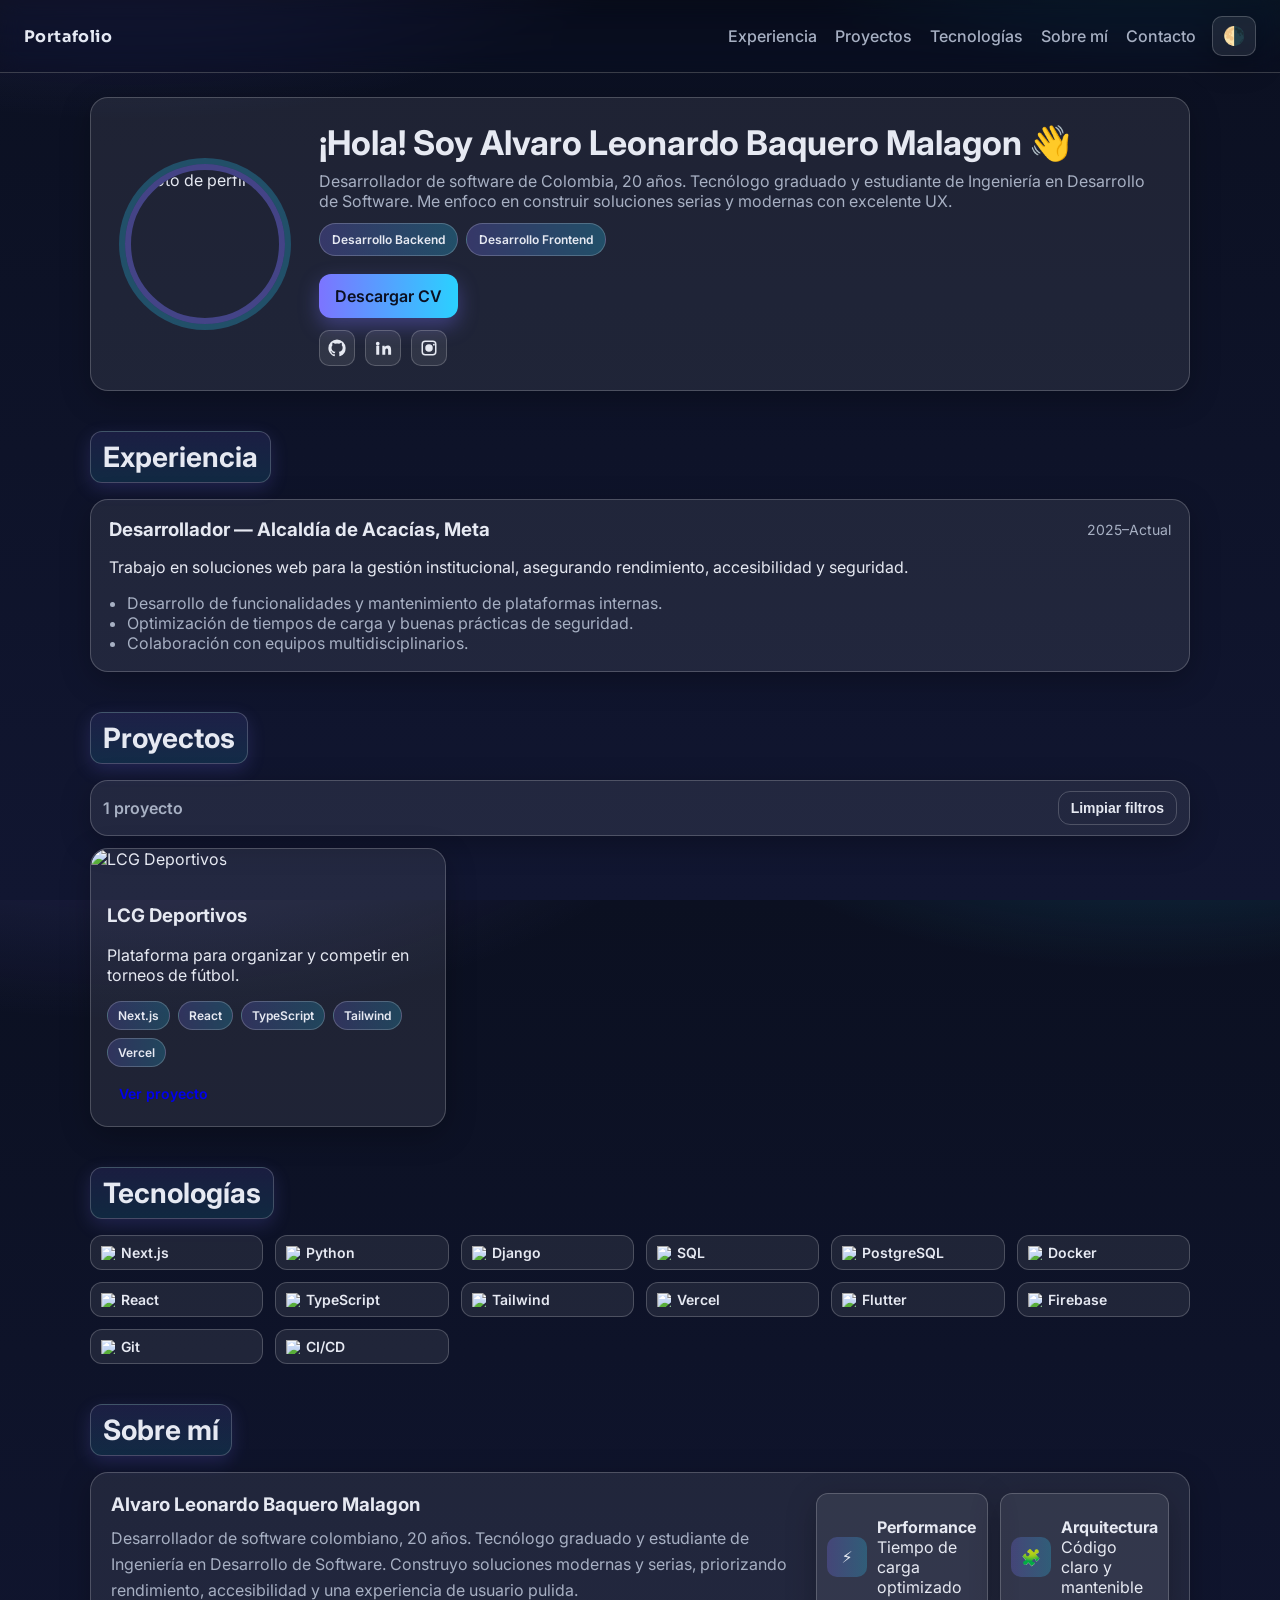
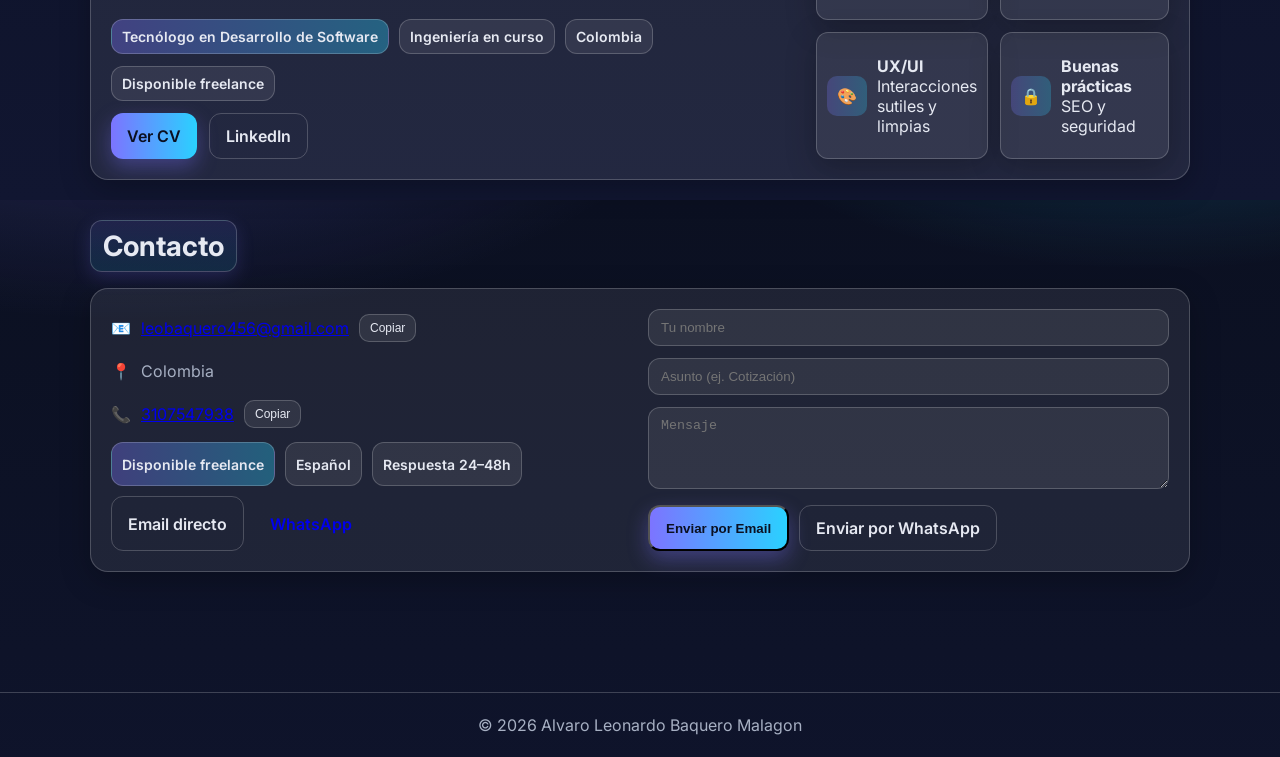
==== index.html @ cf2eb6e1 "Initial commit: Portafolio personal" ====
<!doctype html>
<html lang="es">
  <head>
    <meta charset="utf-8" />
    <meta name="viewport" content="width=device-width, initial-scale=1" />
    <title>Portafolio — Alvaro Leonardo Baquero Malagon</title>
    <meta name="description" content="Portafolio profesional de desarrollo de software: proyectos, experiencia y contacto." />
    <meta name="theme-color" content="#0b1021" />
    <meta property="og:title" content="Portafolio — Tu Nombre" />
    <meta property="og:description" content="Proyectos reales, experiencia y tecnologías. Disponible en modo oscuro." />
    <meta property="og:type" content="website" />
    <meta property="og:image" content="https://picsum.photos/seed/og/1200/630" />
    <meta property="og:locale" content="es_ES" />
    <meta property="og:url" content="./" />
    <link rel="canonical" href="./" />
    <link rel="apple-touch-icon" href="https://picsum.photos/192" />
    <meta name="apple-mobile-web-app-capable" content="yes" />
    <meta name="apple-mobile-web-app-status-bar-style" content="black-translucent" />
    <meta name="twitter:card" content="summary_large_image" />
    <link rel="manifest" href="manifest.webmanifest" />
    <link rel="preconnect" href="https://fonts.googleapis.com">
    <link rel="preconnect" href="https://fonts.gstatic.com" crossorigin>
    <link href="https://fonts.googleapis.com/css2?family=Inter:wght@300;400;500;600;700;800&family=Sora:wght@600;700&display=swap" rel="stylesheet">
    <link rel="stylesheet" href="styles.css" />
    <script type="application/ld+json">
      {
        "@context": "https://schema.org",
        "@type": "Person",
        "name": "Alvaro Leonardo Baquero Malagon",
        "jobTitle": "Desarrollador de Software",
        "homeLocation": {"@type":"Country","name":"Colombia"},
        "url": "./",
        "knowsAbout": ["Backend","Frontend","DevOps"],
        "sameAs": ["https://github.com/LJprogram657","https://www.linkedin.com/in/leonardo-baquero-a48486290/"]
      }
    </script>
  </head>
  <body>
    <a class="skip-link" href="#proyectos">Saltar al contenido</a>
    <header class="site-header">
      <a class="brand" href="#top">Portafolio</a>
      <nav class="nav">
        <a href="#experiencia">Experiencia</a>
        <a href="#proyectos">Proyectos</a>
        <a href="#tecnologias">Tecnologías</a>
        <a href="#sobre-mi">Sobre mí</a>
        <a href="#contacto">Contacto</a>
      </nav>
      <button id="themeToggle" class="icon-btn" aria-label="Cambiar tema">
        <span class="icon">🌗</span>
      </button>
    </header>

    <main id="top" class="main">
      <section class="hero reveal">
        <div class="card hero-card">
          <div class="avatar-wrap">
            <img class="avatar" src="https://picsum.photos/seed/avatar/160" alt="Foto de perfil" />
          </div>
          <div class="hero-content">
            <h1>¡Hola! Soy Alvaro Leonardo Baquero Malagon 👋</h1>
            <p>Desarrollador de software de Colombia, 20 años. Tecnólogo graduado y estudiante de Ingeniería en Desarrollo de Software. Me enfoco en construir soluciones serias y modernas con excelente UX.</p>
            <div class="badges">
              <span class="badge">Desarrollo Backend</span>
              <span class="badge">Desarrollo Frontend</span>
            </div>
            <div class="cta">
              <a class="btn primary" href="#" id="downloadCV">Descargar CV</a>
            </div>
            <div class="social">
              <a class="icon-link" href="https://github.com/LJprogram657" target="_blank" rel="noopener noreferrer" aria-label="GitHub">
                <svg width="20" height="20" viewBox="0 0 24 24" fill="currentColor" aria-hidden="true"><path d="M12 .5A11.5 11.5 0 0 0 .5 12c0 5.08 3.29 9.38 7.86 10.9.58.1.79-.25.79-.56v-2.1c-3.2.7-3.88-1.37-3.88-1.37-.53-1.36-1.3-1.72-1.3-1.72-1.06-.73.08-.72.08-.72 1.17.08 1.78 1.21 1.78 1.21 1.04 1.78 2.73 1.26 3.4.96.1-.76.41-1.26.75-1.55-2.55-.29-5.23-1.28-5.23-5.7 0-1.26.45-2.29 1.2-3.1-.12-.29-.52-1.47.11-3.07 0 0 .97-.31 3.18 1.18a11 11 0 0 1 5.8 0c2.2-1.49 3.17-1.18 3.17-1.18.64 1.6.24 2.78.12 3.07.75.81 1.19 1.84 1.19 3.1 0 4.43-2.69 5.41-5.25 5.69.42.36.8 1.08.8 2.18v3.24c0 .31.21.67.8.56A11.5 11.5 0 0 0 23.5 12 11.5 11.5 0 0 0 12 .5Z"></path></svg>
              </a>
              <a class="icon-link" href="https://www.linkedin.com/in/leonardo-baquero-a48486290/" target="_blank" rel="noopener noreferrer" aria-label="LinkedIn">
                <svg width="20" height="20" viewBox="0 0 24 24" fill="currentColor" aria-hidden="true"><path d="M4.98 3.5a2.5 2.5 0 1 0 0 5 2.5 2.5 0 0 0 0-5ZM3 8.98h3.96V21H3V8.98Zm7.48 0h3.79v1.64h.05c.53-.99 1.82-2.03 3.75-2.03 4.01 0 4.75 2.64 4.75 6.07V21h-3.96v-5.35c0-1.28-.03-2.93-1.78-2.93-1.78 0-2.05 1.39-2.05 2.84V21h-3.96V8.98Z"></path></svg>
              </a>
              <a class="icon-link" href="https://instagram.com/ljprogram657" target="_blank" rel="noopener noreferrer" aria-label="Instagram">
                <svg width="20" height="20" viewBox="0 0 24 24" fill="currentColor" aria-hidden="true"><path d="M7 2h10a5 5 0 0 1 5 5v10a5 5 0 0 1-5 5H7a5 5 0 0 1-5-5V7a5 5 0 0 1 5-5Zm0 2a3 3 0 0 0-3 3v10a3 3 0 0 0 3 3h10a3 3 0 0 0 3-3V7a3 3 0 0 0-3-3H7Zm5 3a5 5 0 1 1 0 10 5 5 0 0 1 0-10Zm6.5-.75a1.25 1.25 0 1 1 0 2.5 1.25 1.25 0 0 1 0-2.5Z"></path></svg>
              </a>
            </div>
          </div>
        </div>
      </section>

      <section id="experiencia" class="section reveal">
        <h2>Experiencia</h2>
        <div class="timeline">
          <div class="timeline-item card">
            <div class="item-header">
              <h3>Desarrollador — Alcaldía de Acacías, Meta</h3>
              <span class="periodo">2025–Actual</span>
            </div>
            <p>Trabajo en soluciones web para la gestión institucional, asegurando rendimiento, accesibilidad y seguridad.</p>
            <ul class="list">
              <li>Desarrollo de funcionalidades y mantenimiento de plataformas internas.</li>
              <li>Optimización de tiempos de carga y buenas prácticas de seguridad.</li>
              <li>Colaboración con equipos multidisciplinarios.</li>
            </ul>
          </div>
        </div>
      </section>

      <section id="proyectos" class="section reveal">
        <h2>Proyectos</h2>
        <div class="projects-toolbar card">
          <span id="resultsCount">1 proyecto</span>
          <div class="spacer"></div>
          <button id="clearFilters" class="btn ghost small">Limpiar filtros</button>
        </div>
        <div class="projects">
          <article class="project card">
            <img class="project-cover" src="https://s.wordpress.com/mshots/v1/https%3A%2F%2Fwww.lcgdeportivos.org%2F?w=1000" alt="LCG Deportivos" loading="lazy" decoding="async" />
            <div class="project-body">
              <h3>LCG Deportivos</h3>
              <p>Plataforma para organizar y competir en torneos de fútbol.</p>
              <div class="tags">
                <span class="tag">Next.js</span>
                <span class="tag">React</span>
                <span class="tag">TypeScript</span>
                <span class="tag">Tailwind</span>
                <span class="tag">Vercel</span>
              </div>
              <div class="project-cta">
                <a class="btn small" href="https://www.lcgdeportivos.org/" target="_blank" rel="noopener noreferrer">Ver proyecto</a>
              </div>
            </div>
          </article>
        </div>
        <div class="projects-empty card" aria-live="polite">
          <div class="empty-inner">
            <div class="empty-icon spin">⏳</div>
            <h3>Aún no he desarrollado una página con esta tecnología</h3>
            <p>Estoy trabajando en ello. Puedes limpiar filtros o ver otras tecnologías.</p>
            <button class="btn ghost small btn-clear">Limpiar filtros</button>
          </div>
        </div>
      </section>

      <section id="tecnologias" class="section reveal">
        <h2>Tecnologías</h2>
        <div class="tech-grid">
          <div class="chip" data-filter="Next.js"><img class="chip-icon" src="https://cdn.jsdelivr.net/gh/devicons/devicon/icons/nextjs/nextjs-original.svg" alt="Next.js" loading="lazy">Next.js</div>
          <div class="chip" data-filter="Python"><img class="chip-icon" src="https://cdn.jsdelivr.net/gh/devicons/devicon/icons/python/python-original.svg" alt="Python" loading="lazy">Python</div>
          <div class="chip" data-filter="Django"><img class="chip-icon" src="https://cdn.jsdelivr.net/gh/devicons/devicon/icons/django/django-plain.svg" alt="Django" loading="lazy">Django</div>
          <div class="chip" data-filter="SQL"><img class="chip-icon" src="https://cdn.jsdelivr.net/gh/devicons/devicon/icons/mysql/mysql-original.svg" alt="SQL" loading="lazy">SQL</div>
          <div class="chip" data-filter="PostgreSQL"><img class="chip-icon" src="https://cdn.jsdelivr.net/gh/devicons/devicon/icons/postgresql/postgresql-original.svg" alt="PostgreSQL" loading="lazy">PostgreSQL</div>
          <div class="chip" data-filter="Docker"><img class="chip-icon" src="https://cdn.jsdelivr.net/gh/devicons/devicon/icons/docker/docker-original.svg" alt="Docker" loading="lazy">Docker</div>
          <div class="chip" data-filter="React"><img class="chip-icon" src="https://cdn.jsdelivr.net/gh/devicons/devicon/icons/react/react-original.svg" alt="React" loading="lazy">React</div>
          <div class="chip" data-filter="TypeScript"><img class="chip-icon" src="https://cdn.jsdelivr.net/gh/devicons/devicon/icons/typescript/typescript-original.svg" alt="TypeScript" loading="lazy">TypeScript</div>
          <div class="chip" data-filter="Tailwind"><img class="chip-icon" src="https://cdn.jsdelivr.net/gh/devicons/devicon/icons/tailwindcss/tailwindcss-original.svg" alt="Tailwind CSS" loading="lazy">Tailwind</div>
          <div class="chip" data-filter="Vercel"><img class="chip-icon" src="https://cdn.jsdelivr.net/gh/devicons/devicon/icons/vercel/vercel-original.svg" alt="Vercel" loading="lazy">Vercel</div>
          <div class="chip" data-filter="Flutter"><img class="chip-icon" src="https://cdn.jsdelivr.net/gh/devicons/devicon/icons/flutter/flutter-original.svg" alt="Flutter" loading="lazy">Flutter</div>
          <div class="chip" data-filter="Firebase"><img class="chip-icon" src="https://cdn.jsdelivr.net/gh/devicons/devicon/icons/firebase/firebase-plain.svg" alt="Firebase" loading="lazy">Firebase</div>
          <div class="chip" data-filter="Git"><img class="chip-icon" src="https://cdn.jsdelivr.net/gh/devicons/devicon/icons/git/git-original.svg" alt="Git" loading="lazy">Git</div>
          <div class="chip" data-filter="CI/CD"><img class="chip-icon" src="https://cdn.jsdelivr.net/gh/devicons/devicon/icons/github/github-original.svg" alt="CI/CD" loading="lazy">CI/CD</div>
        </div>
      </section>

      <section id="sobre-mi" class="section reveal">
        <h2>Sobre mí</h2>
        <div class="card about-card">
          <div class="about-grid">
            <div class="about-info">
              <h3>Alvaro Leonardo Baquero Malagon</h3>
              <p>Desarrollador de software colombiano, 20 años. Tecnólogo graduado y estudiante de Ingeniería en Desarrollo de Software. Construyo soluciones modernas y serias, priorizando rendimiento, accesibilidad y una experiencia de usuario pulida.</p>
              <div class="chips">
                <span class="chip accent">Tecnólogo en Desarrollo de Software</span>
                <span class="chip">Ingeniería en curso</span>
                <span class="chip">Colombia</span>
              </div>
              <div class="chips">
                <span class="chip">Disponible freelance</span>
              </div>
              <div class="about-actions">
                <a class="btn primary" href="#" id="downloadCVAbout">Ver CV</a>
                <a class="btn ghost" href="https://www.linkedin.com/in/leonardo-baquero-a48486290/" target="_blank" rel="noopener noreferrer">LinkedIn</a>
              </div>
            </div>
            <div class="about-stats">
              <div class="stat">
                <div class="stat-icon">⚡</div>
                <div class="stat-text">
                  <strong>Performance</strong>
                  <span>Tiempo de carga optimizado</span>
                </div>
              </div>
              <div class="stat">
                <div class="stat-icon">🧩</div>
                <div class="stat-text">
                  <strong>Arquitectura</strong>
                  <span>Código claro y mantenible</span>
                </div>
              </div>
              <div class="stat">
                <div class="stat-icon">🎨</div>
                <div class="stat-text">
                  <strong>UX/UI</strong>
                  <span>Interacciones sutiles y limpias</span>
                </div>
              </div>
              <div class="stat">
                <div class="stat-icon">🔒</div>
                <div class="stat-text">
                  <strong>Buenas prácticas</strong>
                  <span>SEO y seguridad</span>
                </div>
              </div>
            </div>
          </div>
        </div>
      </section>

      <section id="contacto" class="section reveal">
        <h2>Contacto</h2>
        <div class="card contact contact-grid">
          <div class="contact-info">
            <div class="contact-row">
              <span>📧</span>
              <a href="mailto:leobaquero456@gmail.com">leobaquero456@gmail.com</a>
              <button class="mini-btn" data-copy="leobaquero456@gmail.com">Copiar</button>
            </div>
            <div class="contact-row">
              <span>📍</span>
              <span>Colombia</span>
            </div>
            <div class="contact-row">
              <span>📞</span>
              <a href="tel:3107547938">3107547938</a>
              <button class="mini-btn" data-copy="+57 3107547938">Copiar</button>
            </div>
            <div class="chips">
              <span class="chip accent">Disponible freelance</span>
              <span class="chip">Español</span>
              <span class="chip">Respuesta 24–48h</span>
            </div>
            <div class="contact-actions">
              <a class="btn ghost" href="mailto:leobaquero456@gmail.com?subject=%5BPortafolio%5D%20Nuevo%20contacto&body=Hola%20Alvaro%2C%20me%20gustar%C3%ADa%20contactarte." >Email directo</a>
              <a class="btn" id="whatsBtn" href="https://wa.me/573107547938" target="_blank" rel="noopener noreferrer">WhatsApp</a>
            </div>
          </div>
          <form id="contactForm" class="contact-form" autocomplete="off">
            <div class="form-row">
              <input type="text" id="cf-name" placeholder="Tu nombre" required />
            </div>
            <div class="form-row">
              <input type="text" id="cf-subject" placeholder="Asunto (ej. Cotización)" />
            </div>
            <div class="form-row">
              <textarea id="cf-message" rows="4" placeholder="Mensaje"></textarea>
            </div>
            <div class="contact-actions">
              <button type="submit" class="btn primary">Enviar por Email</button>
              <a class="btn ghost" id="whatsPrefill" href="https://wa.me/573107547938" target="_blank" rel="noopener noreferrer">Enviar por WhatsApp</a>
            </div>
          </form>
        </div>
      </section>
    </main>

    <footer class="footer">
      <span>© <span id="year"></span> Alvaro Leonardo Baquero Malagon</span>
    </footer>

    <script src="script.js" defer></script>
  </body>
  </html>
---- styles.css ----
:root {
  --bg: #0b1021;
  --bg-2: #111631;
  --text: #e6e9f2;
  --muted: #a7b0c3;
  --brand: #7c74ff;
  --brand-2: #2ad1ff;
  --card: rgba(255, 255, 255, 0.08);
  --card-border: rgba(255, 255, 255, 0.2);
  --shadow: 0 8px 30px rgba(0,0,0,0.25);
}

[data-theme="light"] {
  --bg: #f7f8fc;
  --bg-2: #ffffff;
  --text: #131521;
  --muted: #525b74;
  --brand: #5b61ff;
  --brand-2: #0fb3ff;
  --card: rgba(10, 15, 25, 0.04);
  --card-border: rgba(10, 15, 25, 0.08);
  --shadow: 0 8px 30px rgba(17,23,50,0.14);
}

* { box-sizing: border-box; }
html, body { height: 100%; }
body {
  margin: 0;
  font-family: Inter, system-ui, -apple-system, Segoe UI, Roboto, Helvetica, Arial, "Apple Color Emoji", "Segoe UI Emoji";
  color: var(--text);
  background:
    radial-gradient(1200px 600px at 10% -20%, rgba(124,116,255,0.25), transparent 50%),
    radial-gradient(1000px 500px at 90% -20%, rgba(42,209,255,0.25), transparent 50%),
    linear-gradient(180deg, var(--bg) 0%, var(--bg-2) 100%);
}

.site-header {
  position: sticky;
  top: 0;
  z-index: 10;
  display: grid;
  grid-template-columns: 1fr auto auto;
  align-items: center;
  gap: 16px;
  padding: 16px 24px;
  backdrop-filter: saturate(1.2) blur(10px);
  background: linear-gradient(180deg, rgba(0,0,0,0.25), rgba(0,0,0,0.1));
  border-bottom: 1px solid var(--card-border);
}
.brand { font-weight: 700; letter-spacing: 0.4px; text-decoration: none; opacity: 0; transform: translateY(-4px); animation: brandIn .6s ease forwards, brandSheen 1.2s ease 0.15s; font-family: 'Sora', Inter, system-ui, -apple-system, Segoe UI, Roboto, Helvetica, Arial; background: linear-gradient(90deg, var(--text), #cfe5ff); -webkit-background-clip: text; background-clip: text; color: transparent; }
.nav { display: flex; gap: 18px; }
.nav a { color: var(--muted); text-decoration: none; font-weight: 500; }
.nav a:hover { color: var(--text); }
.icon-btn { appearance: none; border: 1px solid var(--card-border); background: var(--card); color: var(--text); border-radius: 10px; padding: 8px 10px; box-shadow: var(--shadow); }
.icon { font-size: 18px; }

.main { width: 1100px; max-width: calc(100% - 32px); margin: 0 auto; padding-bottom: 80px; }
.section { margin: 40px 0; }
.section h2 { margin: 0 0 16px; font-size: 28px; display: inline-block; padding: 8px 12px; border-radius: 12px; background: linear-gradient(180deg, rgba(124,116,255,0.12), rgba(42,209,255,0.12)); border: 1px solid var(--card-border); box-shadow: 0 6px 18px rgba(124,116,255,0.18); }

.card {
  background: var(--card);
  border: 1px solid var(--card-border);
  border-radius: 18px;
  box-shadow: var(--shadow);
}

.hero { padding-top: 24px; }
.hero-card { display: grid; grid-template-columns: 180px 1fr; gap: 24px; padding: 24px; }
.avatar-wrap { display: grid; place-items: center; }
.avatar {
  width: 160px; height: 160px; border-radius: 50%;
  border: 6px solid rgba(124,116,255,0.4);
  outline: 6px solid rgba(42,209,255,0.25);
}
.hero-content h1 { margin: 0 0 8px; font-size: 34px; }
.hero-content p { margin: 0 0 12px; color: var(--muted); }
.badges { display: flex; gap: 8px; flex-wrap: wrap; margin: 10px 0 18px; }
.badge { padding: 8px 12px; border-radius: 999px; background: linear-gradient(90deg, rgba(124,116,255,0.25), rgba(42,209,255,0.25)); border: 1px solid var(--card-border); font-weight: 600; font-size: 12px; }
.cta { display: flex; gap: 12px; align-items: center; margin-bottom: 12px; }
.btn { display: inline-flex; align-items: center; justify-content: center; gap: 8px; text-decoration: none; font-weight: 600; border-radius: 12px; padding: 12px 16px; cursor: pointer; transition: transform .12s ease, box-shadow .12s ease; }
.btn.small { padding: 8px 12px; font-size: 14px; }
.btn.primary { color: #0b1021; background: linear-gradient(90deg, var(--brand), var(--brand-2)); box-shadow: 0 8px 20px rgba(124,116,255,0.35); }
.btn.ghost { color: var(--text); background: transparent; border: 1px solid var(--card-border); }
.btn:hover { transform: translateY(-1px); }
.social { display: flex; gap: 10px; }
.icon-link { width: 36px; height: 36px; display: inline-grid; place-items: center; border-radius: 10px; border: 1px solid var(--card-border); background: var(--card); color: var(--text); text-decoration: none; }
.icon-link svg { width: 18px; height: 18px; }
.icon-link { color: var(--text); }

.timeline { display: grid; gap: 16px; position: relative; }
.timeline-item { padding: 18px; }
.item-header { display: grid; grid-template-columns: 1fr auto; align-items: center; gap: 8px; margin-bottom: 8px; }
.item-header h3 { margin: 0; }
.periodo { color: var(--muted); font-size: 14px; }
.list { margin: 8px 0 0; padding-left: 18px; color: var(--muted); }

.projects { display: grid; grid-template-columns: repeat(3, 1fr); gap: 16px; }
.projects-toolbar { display: grid; grid-template-columns: auto 1fr auto; align-items: center; gap: 12px; padding: 10px 12px; margin-bottom: 12px; }
.projects-toolbar #resultsCount { color: var(--muted); font-weight: 600; }
.projects-toolbar .spacer { height: 1px; }
.projects-empty { display: none; margin-top: 12px; padding: 24px; }
.empty-inner { display: grid; place-items: center; gap: 8px; text-align: center; }
.empty-icon { font-size: 24px; animation: pulse .8s ease-in-out infinite alternate; }
.empty-icon.spin { animation: spin 1s linear infinite; }
@keyframes pulse { from { transform: translateY(0); opacity: .8; } to { transform: translateY(-3px); opacity: 1; } }
@keyframes spin { from { transform: rotate(0deg); } to { transform: rotate(360deg); } }
.project-cover { width: 100%; height: 180px; object-fit: cover; border-radius: 18px 18px 0 0; transition: transform .25s ease; }
.project { overflow: hidden; transition: transform .18s ease, box-shadow .18s ease, border-color .18s ease; position: relative; }
.project:hover { transform: translateY(-4px); box-shadow: 0 16px 34px rgba(124,116,255,0.25); border-color: rgba(124,116,255,0.35); }
.project:hover .project-cover { transform: scale(1.06); }
.project::before { content:""; position:absolute; inset:-2px; border-radius: 20px; background: linear-gradient(90deg, rgba(124,116,255,0.35), rgba(42,209,255,0.35)); opacity:0; filter: blur(12px); transition: opacity .25s ease; pointer-events: none; }
.project:hover::before { opacity: 1; }
.project-body { padding: 16px; }
.tags { display: flex; gap: 8px; flex-wrap: wrap; margin: 10px 0; }
.tag { font-size: 12px; padding: 6px 10px; border-radius: 999px; border: 1px solid var(--card-border); background: linear-gradient(90deg, rgba(124,116,255,0.2), rgba(42,209,255,0.2)); font-weight: 600; transition: transform .12s ease, box-shadow .12s ease; }
.tag:hover { box-shadow: 0 8px 18px rgba(42,209,255,0.25); transform: translateY(-1px); }
.project-cta { display: flex; gap: 10px; }
.project-cta .btn { position: relative; z-index: 1; }

.tech-grid { display: grid; grid-template-columns: repeat(6, 1fr); gap: 12px; }
.chip { padding: 10px 12px; border-radius: 12px; border: 1px solid var(--card-border); background: var(--card); font-weight: 600; display: inline-flex; align-items: center; gap: 8px; position: relative; overflow: hidden; transition: transform .14s ease, box-shadow .14s ease, border-color .14s ease; }
.chip:hover { transform: translateY(-2px) scale(1.02); box-shadow: 0 10px 24px rgba(124,116,255,0.25); border-color: rgba(124,116,255,0.4); }
.chip::after { content: ""; position: absolute; inset: 0; background: radial-gradient(800px 200px at -20% -20%, rgba(124,116,255,0.15), transparent 40%), radial-gradient(600px 160px at 120% 120%, rgba(42,209,255,0.15), transparent 40%); opacity: 0; transition: opacity .2s ease; }
.chip:hover::after { opacity: 1; }
.chips + .chips { margin-top: 12px; }
.chip { padding: 8px 10px; gap: 6px; font-size: 14px; }
.chip-icon { width: 14px; height: 14px; object-fit: contain; }

.tech-grid .chip { opacity: 0; transform: translateY(8px); animation: chipIn .4s ease forwards; }
.tech-grid .chip:nth-child(1) { animation-delay: .05s; }
.tech-grid .chip:nth-child(2) { animation-delay: .1s; }
.tech-grid .chip:nth-child(3) { animation-delay: .15s; }
.tech-grid .chip:nth-child(4) { animation-delay: .2s; }
.tech-grid .chip:nth-child(5) { animation-delay: .25s; }
.tech-grid .chip:nth-child(6) { animation-delay: .3s; }
.tech-grid .chip:nth-child(7) { animation-delay: .35s; }
.tech-grid .chip:nth-child(8) { animation-delay: .4s; }
.tech-grid .chip:nth-child(9) { animation-delay: .45s; }
.tech-grid .chip:nth-child(10) { animation-delay: .5s; }
.tech-grid .chip:nth-child(11) { animation-delay: .55s; }
.tech-grid .chip:nth-child(12) { animation-delay: .6s; }

@keyframes chipIn {
  to { opacity: 1; transform: translateY(0); }
}

.contact { padding: 20px; display: grid; gap: 12px; }
.contact-row { display: flex; gap: 10px; align-items: center; color: var(--muted); }
.contact-grid { display: grid; grid-template-columns: 1fr 1fr; gap: 16px; }
.contact-info { display: grid; gap: 10px; }
.contact-form { display: grid; gap: 12px; }
.form-row input, .form-row textarea {
  width: 100%; border-radius: 12px; border: 1px solid var(--card-border);
  background: var(--card); color: var(--text); padding: 10px 12px;
}
.mini-btn { border: 1px solid var(--card-border); background: var(--card); color: var(--text); border-radius: 10px; padding: 6px 10px; font-size: 12px; }
.contact-actions { display: flex; gap: 10px; flex-wrap: wrap; }
.chip.accent { background: linear-gradient(90deg, rgba(124,116,255,0.35), rgba(42,209,255,0.35)); }

.footer { width: 100%; display: grid; place-items: center; padding: 22px; border-top: 1px solid var(--card-border); color: var(--muted); }

.reveal { opacity: 0; transform: translateY(12px); transition: opacity .5s ease, transform .5s ease; }
.reveal.visible { opacity: 1; transform: translateY(0); }

.skip-link {
  position: absolute; left: -9999px; top: -9999px;
}
.skip-link:focus {
  left: 16px; top: 16px; z-index: 20;
  background: var(--brand);
  color: #0b1021; padding: 10px 12px; border-radius: 10px;
}

.about-card { position: relative; overflow: hidden; }
.about-card::before { content:""; position:absolute; inset:-2px; border-radius: 20px; background: linear-gradient(90deg, rgba(124,116,255,0.35), rgba(42,209,255,0.35)); filter: blur(12px); opacity: .0; transition: opacity .25s ease; pointer-events: none; transform: translateY(-14px); }
.about-card:hover::before { opacity: .8; }
.about-grid { display: grid; grid-template-columns: 2fr 1fr; gap: 24px; padding: 20px; position: relative; z-index: 1; }
.about-info h3 { margin: 0 0 10px; }
.about-info p { color: var(--muted); margin: 0 0 16px; line-height: 1.6; }
.about-actions { display: flex; gap: 12px; margin-top: 12px; flex-wrap: wrap; }
.chips { display: flex; gap: 10px; flex-wrap: wrap; }
.about-stats { display: grid; grid-template-columns: 1fr 1fr; gap: 12px; }
.stat { display: grid; grid-template-columns: 40px 1fr; align-items: center; gap: 10px; padding: 10px; border: 1px solid var(--card-border); border-radius: 12px; background: var(--card); box-shadow: var(--shadow); transition: transform .14s ease, box-shadow .14s ease; }
.stat:hover { transform: translateY(-2px); box-shadow: 0 12px 24px rgba(42,209,255,0.2); }
.stat-icon { width: 40px; height: 40px; display: grid; place-items: center; border-radius: 10px; background: linear-gradient(90deg, rgba(124,116,255,0.25), rgba(42,209,255,0.25)); }
.stat-text strong { display: block; }

@media (max-width: 980px) {
  .hero-card { grid-template-columns: 1fr; text-align: center; }
  .cta { justify-content: center; }
  .projects { grid-template-columns: 1fr 1fr; }
  .tech-grid { grid-template-columns: repeat(3, 1fr); }
  .contact-grid { grid-template-columns: 1fr; }
  .about-grid { grid-template-columns: 1fr; gap: 16px; }
}

@media (max-width: 640px) {
  .nav { display: none; }
  .projects { grid-template-columns: 1fr; }
  .tech-grid { grid-template-columns: repeat(2, 1fr); }
  .section h2 { font-size: 24px; padding: 6px 10px; }
}

@keyframes brandIn {
  to { opacity: 1; transform: translateY(0); }
}
@keyframes brandSheen {
  0% { filter: brightness(1); }
  50% { filter: brightness(1.15); }
  100% { filter: brightness(1); }
}
  


.chip.active { outline: 2px solid var(--brand-2); box-shadow: 0 0 0 4px rgba(42,209,255,0.15); }

@media print {
  body { background: #fff; color: #000; }
  .site-header, .footer, .social, .nav, .icon-btn { display: none !important; }
  .card { box-shadow: none; border: 1px solid #ccc; }
  .btn { border: 1px solid #888; background: #eee; color: #000; }
  .projects { grid-template-columns: 1fr; }
}
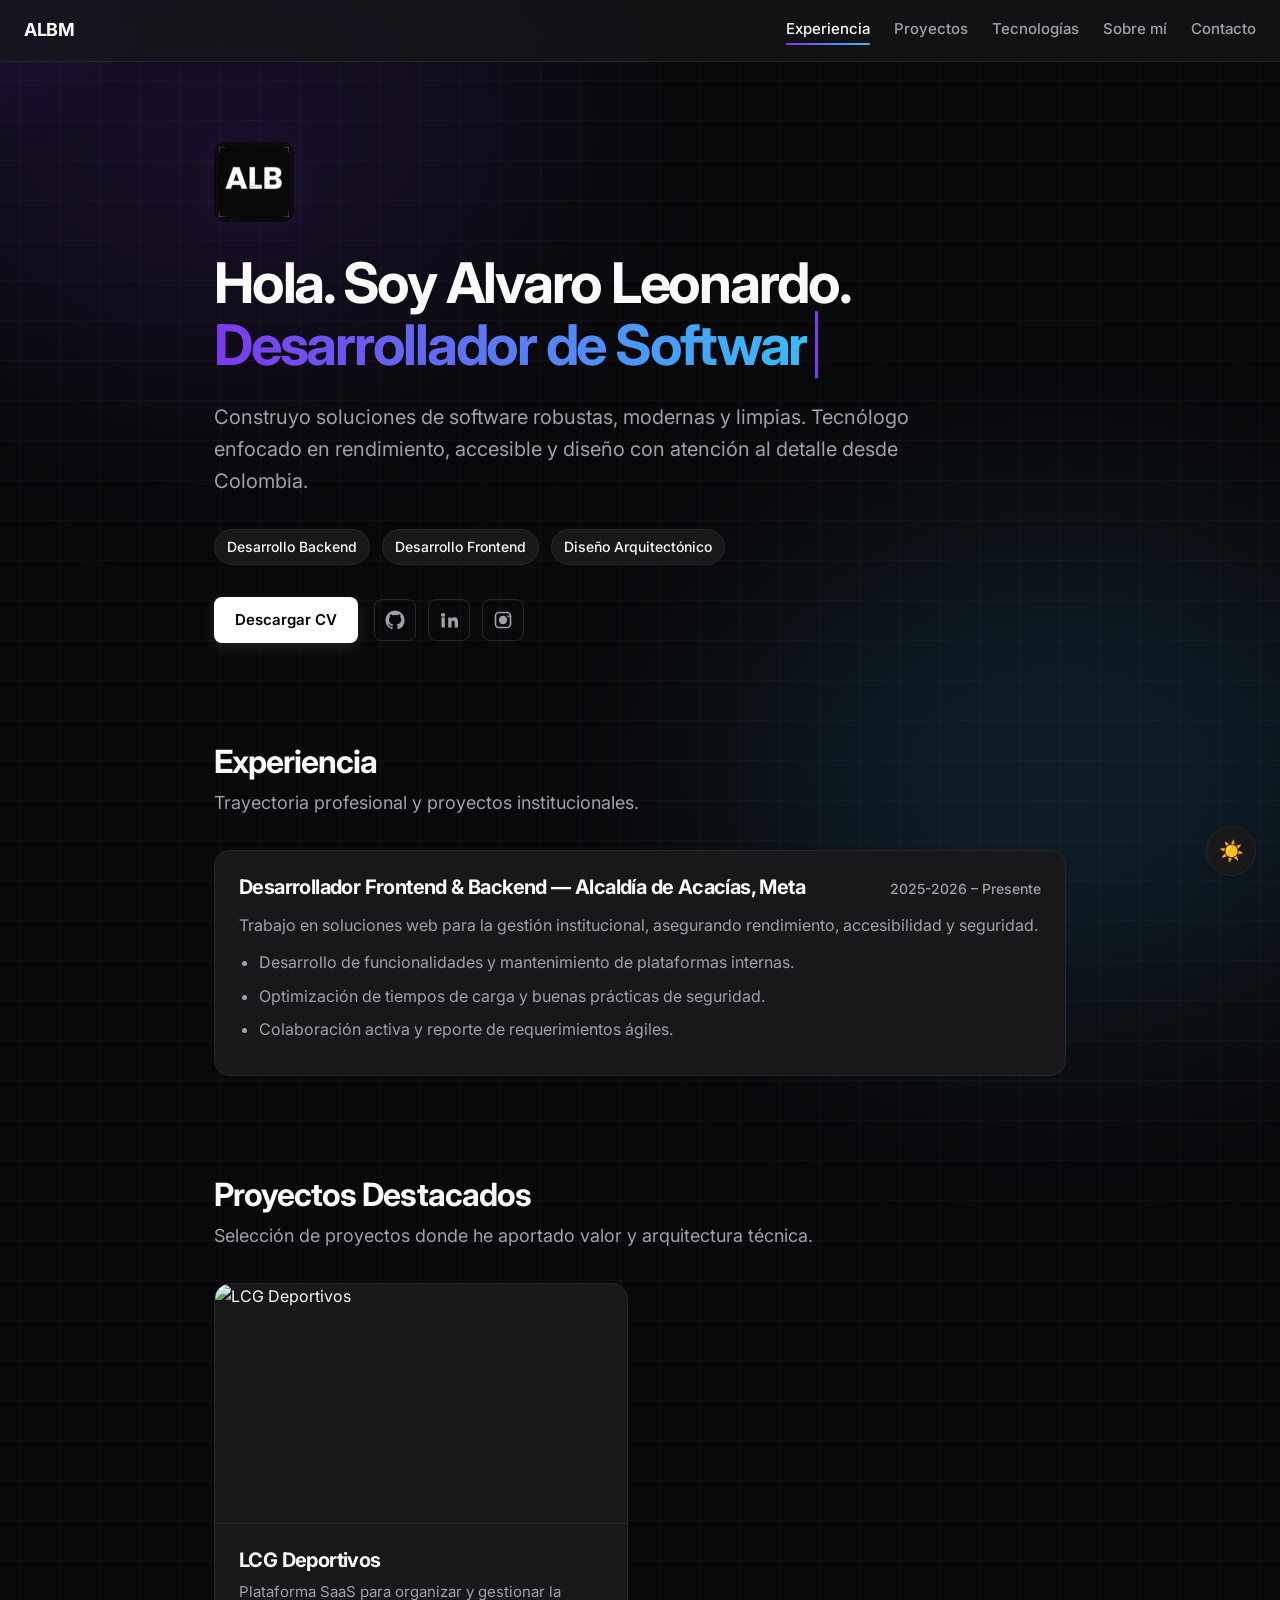
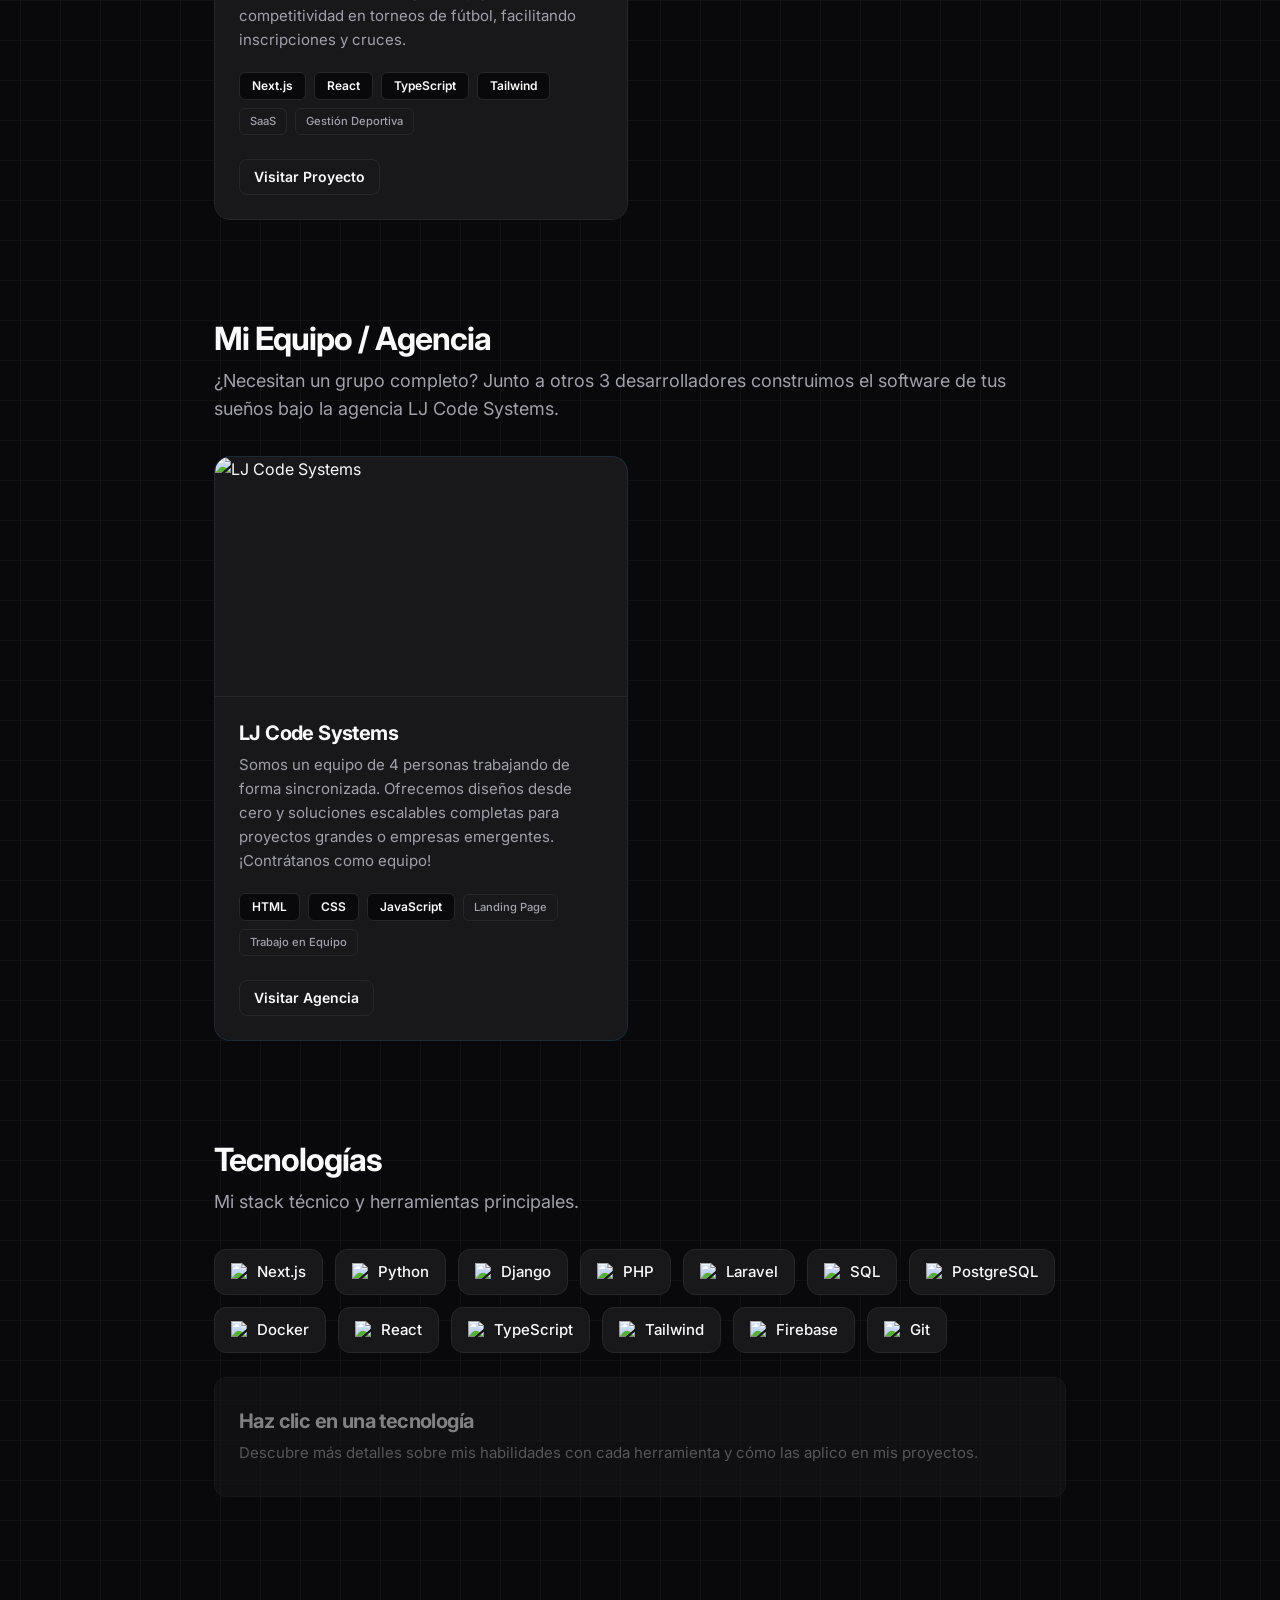
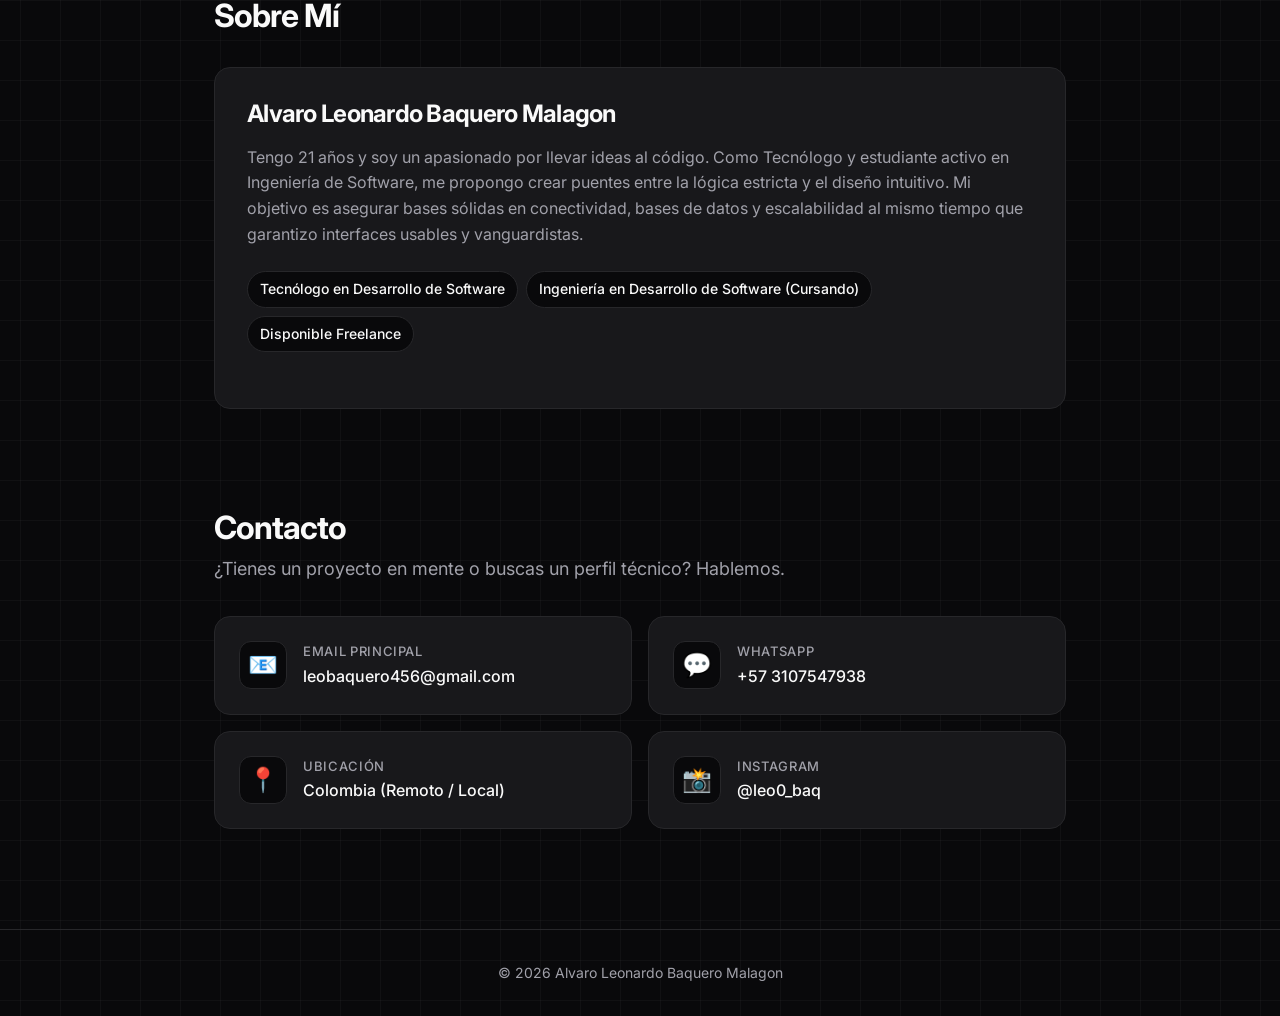
==== commit 30f069d3: "feat: mejoras premium - typewriter, cursor glow, progress bar, animaciones, logo y nuevas tecnologia" ====
--- a/index.html
+++ b/index.html
@@ -1,266 +1,316 @@
 <!doctype html>
 <html lang="es">
-  <head>
-    <meta charset="utf-8" />
-    <meta name="viewport" content="width=device-width, initial-scale=1" />
-    <title>Portafolio — Alvaro Leonardo Baquero Malagon</title>
-    <meta name="description" content="Portafolio profesional de desarrollo de software: proyectos, experiencia y contacto." />
-    <meta name="theme-color" content="#0b1021" />
-    <meta property="og:title" content="Portafolio — Tu Nombre" />
-    <meta property="og:description" content="Proyectos reales, experiencia y tecnologías. Disponible en modo oscuro." />
-    <meta property="og:type" content="website" />
-    <meta property="og:image" content="https://picsum.photos/seed/og/1200/630" />
-    <meta property="og:locale" content="es_ES" />
-    <meta property="og:url" content="./" />
-    <link rel="canonical" href="./" />
-    <link rel="apple-touch-icon" href="https://picsum.photos/192" />
-    <meta name="apple-mobile-web-app-capable" content="yes" />
-    <meta name="apple-mobile-web-app-status-bar-style" content="black-translucent" />
-    <meta name="twitter:card" content="summary_large_image" />
-    <link rel="manifest" href="manifest.webmanifest" />
-    <link rel="preconnect" href="https://fonts.googleapis.com">
-    <link rel="preconnect" href="https://fonts.gstatic.com" crossorigin>
-    <link href="https://fonts.googleapis.com/css2?family=Inter:wght@300;400;500;600;700;800&family=Sora:wght@600;700&display=swap" rel="stylesheet">
-    <link rel="stylesheet" href="styles.css" />
-    <script type="application/ld+json">
-      {
-        "@context": "https://schema.org",
-        "@type": "Person",
-        "name": "Alvaro Leonardo Baquero Malagon",
-        "jobTitle": "Desarrollador de Software",
-        "homeLocation": {"@type":"Country","name":"Colombia"},
-        "url": "./",
-        "knowsAbout": ["Backend","Frontend","DevOps"],
-        "sameAs": ["https://github.com/LJprogram657","https://www.linkedin.com/in/leonardo-baquero-a48486290/"]
-      }
-    </script>
-  </head>
-  <body>
-    <a class="skip-link" href="#proyectos">Saltar al contenido</a>
-    <header class="site-header">
-      <a class="brand" href="#top">Portafolio</a>
-      <nav class="nav">
-        <a href="#experiencia">Experiencia</a>
-        <a href="#proyectos">Proyectos</a>
-        <a href="#tecnologias">Tecnologías</a>
-        <a href="#sobre-mi">Sobre mí</a>
-        <a href="#contacto">Contacto</a>
-      </nav>
-      <button id="themeToggle" class="icon-btn" aria-label="Cambiar tema">
-        <span class="icon">🌗</span>
-      </button>
-    </header>
-
-    <main id="top" class="main">
-      <section class="hero reveal">
-        <div class="card hero-card">
-          <div class="avatar-wrap">
-            <img class="avatar" src="https://picsum.photos/seed/avatar/160" alt="Foto de perfil" />
-          </div>
-          <div class="hero-content">
-            <h1>¡Hola! Soy Alvaro Leonardo Baquero Malagon 👋</h1>
-            <p>Desarrollador de software de Colombia, 20 años. Tecnólogo graduado y estudiante de Ingeniería en Desarrollo de Software. Me enfoco en construir soluciones serias y modernas con excelente UX.</p>
-            <div class="badges">
-              <span class="badge">Desarrollo Backend</span>
-              <span class="badge">Desarrollo Frontend</span>
+
+<head>
+  <meta charset="utf-8" />
+  <meta name="viewport" content="width=device-width, initial-scale=1" />
+  <title>Portafolio — Alvaro Leonardo Baquero Malagon</title>
+  <meta name="description"
+    content="Portafolio profesional de desarrollo de software: proyectos, experiencia y contacto." />
+  <meta name="theme-color" content="#09090b" />
+  <link rel="preconnect" href="https://fonts.googleapis.com">
+  <link rel="preconnect" href="https://fonts.gstatic.com" crossorigin>
+  <link href="https://fonts.googleapis.com/css2?family=Inter:wght@400;500;600;700&display=swap" rel="stylesheet">
+  <link rel="stylesheet" href="styles.css" />
+</head>
+
+<body>
+  <a class="skip-link" href="#proyectos">Saltar al contenido</a>
+  <header class="site-header">
+    <a class="brand" href="#top">ALBM</a>
+    <nav class="nav">
+      <a href="#experiencia" data-section="experiencia">Experiencia</a>
+      <a href="#proyectos" data-section="proyectos">Proyectos</a>
+      <a href="#tecnologias" data-section="tecnologias">Tecnologías</a>
+      <a href="#sobre-mi" data-section="sobre-mi">Sobre mí</a>
+      <a href="#contacto" data-section="contacto">Contacto</a>
+    </nav>
+  </header>
+  <div id="readingBar" class="reading-bar"></div>
+
+  <button id="themeToggle" class="theme-fab" aria-label="Cambiar tema">
+    <span class="icon">☀️</span>
+  </button>
+
+  <main id="top" class="main">
+    <section class="hero reveal">
+      <div class="hero-logo-wrapper">
+        <img src="imagenes/ALB-logo (1).png" alt="ALB Logo" class="hero-logo" />
+      </div>
+      <h1 class="hero-title">Hola. Soy Alvaro Leonardo. <br><span class="text-gradient" id="typewriterText"></span><span
+          class="caret" aria-hidden="true">|</span></h1>
+      <p class="hero-desc">Construyo soluciones de software robustas, modernas y limpias. Tecnólogo enfocado en
+        rendimiento, accesible y diseño con atención al detalle desde Colombia.</p>
+
+      <div class="badges">
+        <span class="badge">Desarrollo Backend</span>
+        <span class="badge">Desarrollo Frontend</span>
+        <span class="badge">Diseño Arquitectónico</span>
+      </div>
+
+      <div class="cta-group">
+        <a class="btn primary" href="cv.pdf" download id="downloadCV">Descargar CV</a>
+        <div class="social">
+          <a class="icon-link" href="https://github.com/LJprogram657" target="_blank" rel="noopener noreferrer"
+            aria-label="GitHub">
+            <svg width="20" height="20" viewBox="0 0 24 24" fill="currentColor" aria-hidden="true">
+              <path
+                d="M12 .5A11.5 11.5 0 0 0 .5 12c0 5.08 3.29 9.38 7.86 10.9.58.1.79-.25.79-.56v-2.1c-3.2.7-3.88-1.37-3.88-1.37-.53-1.36-1.3-1.72-1.3-1.72-1.06-.73.08-.72.08-.72 1.17.08 1.78 1.21 1.78 1.21 1.04 1.78 2.73 1.26 3.4.96.1-.76.41-1.26.75-1.55-2.55-.29-5.23-1.28-5.23-5.7 0-1.26.45-2.29 1.2-3.1-.12-.29-.52-1.47.11-3.07 0 0 .97-.31 3.18 1.18a11 11 0 0 1 5.8 0c2.2-1.49 3.17-1.18 3.17-1.18.64 1.6.24 2.78.12 3.07.75.81 1.19 1.84 1.19 3.1 0 4.43-2.69 5.41-5.25 5.69.42.36.8 1.08.8 2.18v3.24c0 .31.21.67.8.56A11.5 11.5 0 0 0 23.5 12 11.5 11.5 0 0 0 12 .5Z">
+              </path>
+            </svg>
+          </a>
+          <a class="icon-link" href="https://www.linkedin.com/in/leonardo-baquero-a48486290/" target="_blank"
+            rel="noopener noreferrer" aria-label="LinkedIn">
+            <svg width="20" height="20" viewBox="0 0 24 24" fill="currentColor" aria-hidden="true">
+              <path
+                d="M4.98 3.5a2.5 2.5 0 1 0 0 5 2.5 2.5 0 0 0 0-5ZM3 8.98h3.96V21H3V8.98Zm7.48 0h3.79v1.64h.05c.53-.99 1.82-2.03 3.75-2.03 4.01 0 4.75 2.64 4.75 6.07V21h-3.96v-5.35c0-1.28-.03-2.93-1.78-2.93-1.78 0-2.05 1.39-2.05 2.84V21h-3.96V8.98Z">
+              </path>
+            </svg>
+          </a>
+          <a class="icon-link" href="https://www.instagram.com/leo0_baq?igsh=MWMyN2FwYmtlYjYxMQ==" target="_blank"
+            rel="noopener noreferrer" aria-label="Instagram">
+            <svg width="20" height="20" viewBox="0 0 24 24" fill="currentColor" aria-hidden="true">
+              <path
+                d="M7 2h10a5 5 0 0 1 5 5v10a5 5 0 0 1-5 5H7a5 5 0 0 1-5-5V7a5 5 0 0 1 5-5Zm0 2a3 3 0 0 0-3 3v10a3 3 0 0 0 3 3h10a3 3 0 0 0 3-3V7a3 3 0 0 0-3-3H7Zm5 3a5 5 0 1 1 0 10 5 5 0 0 1 0-10Zm6.5-.75a1.25 1.25 0 1 1 0 2.5 1.25 1.25 0 0 1 0-2.5Z">
+              </path>
+            </svg>
+          </a>
+        </div>
+      </div>
+    </section>
+
+    <section id="experiencia" class="section reveal">
+      <div class="section-header">
+        <h2>Experiencia</h2>
+        <p class="section-desc">Trayectoria profesional y proyectos institucionales.</p>
+      </div>
+      <div class="timeline card">
+        <div class="timeline-item">
+          <div class="item-header">
+            <h3>Desarrollador Frontend & Backend — Alcaldía de Acacías, Meta</h3>
+            <span class="periodo">2025-2026 – Presente</span>
+          </div>
+          <p class="text-muted">Trabajo en soluciones web para la gestión institucional, asegurando rendimiento,
+            accesibilidad y seguridad.</p>
+          <ul class="list">
+            <li>Desarrollo de funcionalidades y mantenimiento de plataformas internas.</li>
+            <li>Optimización de tiempos de carga y buenas prácticas de seguridad.</li>
+            <li>Colaboración activa y reporte de requerimientos ágiles.</li>
+          </ul>
+        </div>
+      </div>
+    </section>
+
+    <section id="proyectos" class="section reveal">
+      <div class="section-header">
+        <h2>Proyectos Destacados</h2>
+        <p class="section-desc">Selección de proyectos donde he aportado valor y arquitectura técnica.</p>
+      </div>
+      <div class="projects">
+        <article class="project card">
+          <img class="project-cover"
+            src="https://s.wordpress.com/mshots/v1/https%3A%2F%2Fwww.lcgdeportivos.org%2F?w=1000" alt="LCG Deportivos"
+            loading="lazy" />
+          <div class="project-body">
+            <h3>LCG Deportivos</h3>
+            <p>Plataforma SaaS para organizar y gestionar la competitividad en torneos de fútbol, facilitando
+              inscripciones y cruces.</p>
+            <div class="tags">
+              <span class="tag">Next.js</span>
+              <span class="tag">React</span>
+              <span class="tag">TypeScript</span>
+              <span class="tag">Tailwind</span>
+              <span class="tag-sm">SaaS</span>
+              <span class="tag-sm">Gestión Deportiva</span>
             </div>
-            <div class="cta">
-              <a class="btn primary" href="#" id="downloadCV">Descargar CV</a>
+            <a class="btn small ghost" href="https://www.lcgdeportivos.org/" target="_blank"
+              rel="noopener noreferrer">Visitar Proyecto</a>
+          </div>
+        </article>
+      </div>
+    </section>
+
+    <section id="agencia" class="section reveal">
+      <div class="section-header">
+        <h2>Mi Equipo / Agencia</h2>
+        <p class="section-desc">¿Necesitan un grupo completo? Junto a otros 3 desarrolladores construimos el software de
+          tus sueños bajo la agencia LJ Code Systems.</p>
+      </div>
+      <div class="projects">
+        <article class="project card" style="border-color: var(--glow-2);">
+          <img class="project-cover" src="https://image.thum.io/get/width/1000/https://ljcodesystems.site/"
+            alt="LJ Code Systems" loading="lazy" style="object-position: center 60%;" />
+          <div class="project-body">
+            <h3>LJ Code Systems</h3>
+            <p>Somos un equipo de 4 personas trabajando de forma sincronizada. Ofrecemos diseños desde cero y soluciones
+              escalables completas para proyectos grandes o empresas emergentes. ¡Contrátanos como equipo!</p>
+            <div class="tags">
+              <span class="tag">HTML</span>
+              <span class="tag">CSS</span>
+              <span class="tag">JavaScript</span>
+              <span class="tag-sm">Landing Page</span>
+              <span class="tag-sm">Trabajo en Equipo</span>
             </div>
-            <div class="social">
-              <a class="icon-link" href="https://github.com/LJprogram657" target="_blank" rel="noopener noreferrer" aria-label="GitHub">
-                <svg width="20" height="20" viewBox="0 0 24 24" fill="currentColor" aria-hidden="true"><path d="M12 .5A11.5 11.5 0 0 0 .5 12c0 5.08 3.29 9.38 7.86 10.9.58.1.79-.25.79-.56v-2.1c-3.2.7-3.88-1.37-3.88-1.37-.53-1.36-1.3-1.72-1.3-1.72-1.06-.73.08-.72.08-.72 1.17.08 1.78 1.21 1.78 1.21 1.04 1.78 2.73 1.26 3.4.96.1-.76.41-1.26.75-1.55-2.55-.29-5.23-1.28-5.23-5.7 0-1.26.45-2.29 1.2-3.1-.12-.29-.52-1.47.11-3.07 0 0 .97-.31 3.18 1.18a11 11 0 0 1 5.8 0c2.2-1.49 3.17-1.18 3.17-1.18.64 1.6.24 2.78.12 3.07.75.81 1.19 1.84 1.19 3.1 0 4.43-2.69 5.41-5.25 5.69.42.36.8 1.08.8 2.18v3.24c0 .31.21.67.8.56A11.5 11.5 0 0 0 23.5 12 11.5 11.5 0 0 0 12 .5Z"></path></svg>
-              </a>
-              <a class="icon-link" href="https://www.linkedin.com/in/leonardo-baquero-a48486290/" target="_blank" rel="noopener noreferrer" aria-label="LinkedIn">
-                <svg width="20" height="20" viewBox="0 0 24 24" fill="currentColor" aria-hidden="true"><path d="M4.98 3.5a2.5 2.5 0 1 0 0 5 2.5 2.5 0 0 0 0-5ZM3 8.98h3.96V21H3V8.98Zm7.48 0h3.79v1.64h.05c.53-.99 1.82-2.03 3.75-2.03 4.01 0 4.75 2.64 4.75 6.07V21h-3.96v-5.35c0-1.28-.03-2.93-1.78-2.93-1.78 0-2.05 1.39-2.05 2.84V21h-3.96V8.98Z"></path></svg>
-              </a>
-              <a class="icon-link" href="https://instagram.com/ljprogram657" target="_blank" rel="noopener noreferrer" aria-label="Instagram">
-                <svg width="20" height="20" viewBox="0 0 24 24" fill="currentColor" aria-hidden="true"><path d="M7 2h10a5 5 0 0 1 5 5v10a5 5 0 0 1-5 5H7a5 5 0 0 1-5-5V7a5 5 0 0 1 5-5Zm0 2a3 3 0 0 0-3 3v10a3 3 0 0 0 3 3h10a3 3 0 0 0 3-3V7a3 3 0 0 0-3-3H7Zm5 3a5 5 0 1 1 0 10 5 5 0 0 1 0-10Zm6.5-.75a1.25 1.25 0 1 1 0 2.5 1.25 1.25 0 0 1 0-2.5Z"></path></svg>
-              </a>
+            <a class="btn small ghost" href="https://ljcodesystems.site/" target="_blank"
+              rel="noopener noreferrer">Visitar Agencia</a>
+          </div>
+        </article>
+      </div>
+    </section>
+
+    <section id="tecnologias" class="section reveal">
+      <div class="section-header">
+        <h2>Tecnologías</h2>
+        <p class="section-desc">Mi stack técnico y herramientas principales.</p>
+      </div>
+      <div class="tech-grid">
+        <div class="chip"
+          data-desc="Lo uso para construir sitios web ultra rápidos y modernos. Me encanta cómo me permite lograr que las páginas carguen al instante y estén muy bien posicionadas en Google.">
+          <img class="chip-icon" src="https://cdn.jsdelivr.net/gh/devicons/devicon/icons/nextjs/nextjs-original.svg"
+            alt="Next.js">Next.js
+        </div>
+        <div class="chip"
+          data-desc="Es mi lenguaje predilecto cuando necesito resolver problemas de lógica pura, automatizar tareas de fondo o construir cimientos sólidos para mis aplicaciones web.">
+          <img class="chip-icon" src="https://cdn.jsdelivr.net/gh/devicons/devicon/icons/python/python-original.svg"
+            alt="Python">Python
+        </div>
+        <div class="chip"
+          data-desc="Me gusta utilizarlo para estructurar aplicaciones gigantes. Mantiene todo limpio y me permite asegurar que el proyecto final se despliegue a los usuarios sin contratiempos.">
+          <img class="chip-icon" src="https://cdn.jsdelivr.net/gh/devicons/devicon/icons/django/django-plain.svg"
+            alt="Django">Django
+        </div>
+        <div class="chip"
+          data-desc="El motor clásico y potente que sostiene un gran volumen de la web. Lo utilizo para dar vida a plataformas y gestionar integraciones robustas de datos con alta fiabilidad.">
+          <img class="chip-icon" src="https://cdn.jsdelivr.net/gh/devicons/devicon/icons/php/php-original.svg"
+            alt="PHP">PHP
+        </div>
+        <div class="chip"
+          data-desc="Es el ecosistema que me permite exprimir todo el potencial de PHP. Con su arquitectura construyo plataformas empresariales de nivel superior, con elegancia y seguridad.">
+          <img class="chip-icon" src="https://cdn.jsdelivr.net/gh/devicons/devicon/icons/laravel/laravel-original.svg"
+            alt="Laravel">Laravel
+        </div>
+        <div class="chip"
+          data-desc="Ahí es donde diseño y resguardo toda la información estructurada, garantizando que el usuario siempre reciba los datos exactos que busca en tan solo décimas de segundo.">
+          <img class="chip-icon" src="https://cdn.jsdelivr.net/gh/devicons/devicon/icons/mysql/mysql-original.svg"
+            alt="SQL">SQL
+        </div>
+        <div class="chip"
+          data-desc="Mi base de datos de confianza para proyectos sumamente complejos que exigen máxima integridad y consistencia, lista para escalar cuando el negocio lo requiera.">
+          <img class="chip-icon"
+            src="https://cdn.jsdelivr.net/gh/devicons/devicon/icons/postgresql/postgresql-original.svg"
+            alt="PostgreSQL">PostgreSQL
+        </div>
+        <div class="chip"
+          data-desc="Mi forma de garantizar que el trabajo quede impecable. Envuélvo el código para asegurar que funcione exactamente igual en cualquier entorno u ordenador.">
+          <img class="chip-icon" src="https://cdn.jsdelivr.net/gh/devicons/devicon/icons/docker/docker-original.svg"
+            alt="Docker">Docker
+        </div>
+        <div class="chip"
+          data-desc="Le doy dinamismo e interacciones espectaculares a las plataformas, ensamblando módulos que el usuario puede sentir de forma fluida y sin pantallas de recarga.">
+          <img class="chip-icon" src="https://cdn.jsdelivr.net/gh/devicons/devicon/icons/react/react-original.svg"
+            alt="React">React
+        </div>
+        <div class="chip"
+          data-desc="Funciona como mi red de seguridad al programar plataformas inmensas; atrapa los errores y fallos de código antes incluso de que lleguen a los clientes reales.">
+          <img class="chip-icon"
+            src="https://cdn.jsdelivr.net/gh/devicons/devicon/icons/typescript/typescript-original.svg"
+            alt="TypeScript">TypeScript
+        </div>
+        <div class="chip"
+          data-desc="Es la brocha con la que diseño pantallas únicas. Me da la agilidad de generar proyectos hermosos y meticulosos que se ven en cualquier tamaño de pantalla.">
+          <img class="chip-icon"
+            src="https://cdn.jsdelivr.net/gh/devicons/devicon/icons/tailwindcss/tailwindcss-original.svg"
+            alt="Tailwind">Tailwind
+        </div>
+        <div class="chip"
+          data-desc="Acelera mis desarrollos al permitirme inyectar características instantáneas como autenticación de seguridad en tiempo real directo a las aplicaciones en vivo.">
+          <img class="chip-icon" src="https://cdn.jsdelivr.net/gh/devicons/devicon/icons/firebase/firebase-plain.svg"
+            alt="Firebase">Firebase
+        </div>
+        <div class="chip"
+          data-desc="Mantiene cada segundo ordenado. Con él puedo rastrear todas las modificaciones, ramificar nuevas ideas de forma segura e integrarme rápidamente en equipos completos.">
+          <img class="chip-icon" src="https://cdn.jsdelivr.net/gh/devicons/devicon/icons/git/git-original.svg"
+            alt="Git">Git
+        </div>
+      </div>
+      <div id="techSummaryBox" class="tech-summary-box hidden">
+        <h3 id="techSummaryTitle">Haz clic en una tecnología</h3>
+        <p id="techSummaryDesc">Descubre más detalles sobre mis habilidades con cada herramienta y cómo las aplico en
+          mis proyectos.</p>
+      </div>
+    </section>
+
+    <section id="sobre-mi" class="section reveal">
+      <div class="section-header">
+        <h2>Sobre Mí</h2>
+      </div>
+      <div class="card">
+        <div class="about-grid">
+          <div class="about-info">
+            <h3>Alvaro Leonardo Baquero Malagon</h3>
+            <p>Tengo 21 años y soy un apasionado por llevar ideas al código. Como Tecnólogo y estudiante activo en
+              Ingeniería de Software, me propongo crear puentes entre la lógica estricta y el diseño intuitivo. Mi
+              objetivo es asegurar bases sólidas en conectividad, bases de datos y escalabilidad al mismo tiempo que
+              garantizo interfaces usables y vanguardistas.</p>
+            <div class="about-chips">
+              <span class="badge">Tecnólogo en Desarrollo de Software</span>
+              <span class="badge">Ingeniería en Desarrollo de Software (Cursando)</span>
+              <span class="badge">Disponible Freelance</span>
             </div>
           </div>
         </div>
-      </section>
-
-      <section id="experiencia" class="section reveal">
-        <h2>Experiencia</h2>
-        <div class="timeline">
-          <div class="timeline-item card">
-            <div class="item-header">
-              <h3>Desarrollador — Alcaldía de Acacías, Meta</h3>
-              <span class="periodo">2025–Actual</span>
-            </div>
-            <p>Trabajo en soluciones web para la gestión institucional, asegurando rendimiento, accesibilidad y seguridad.</p>
-            <ul class="list">
-              <li>Desarrollo de funcionalidades y mantenimiento de plataformas internas.</li>
-              <li>Optimización de tiempos de carga y buenas prácticas de seguridad.</li>
-              <li>Colaboración con equipos multidisciplinarios.</li>
-            </ul>
-          </div>
-        </div>
-      </section>
-
-      <section id="proyectos" class="section reveal">
-        <h2>Proyectos</h2>
-        <div class="projects-toolbar card">
-          <span id="resultsCount">1 proyecto</span>
-          <div class="spacer"></div>
-          <button id="clearFilters" class="btn ghost small">Limpiar filtros</button>
-        </div>
-        <div class="projects">
-          <article class="project card">
-            <img class="project-cover" src="https://s.wordpress.com/mshots/v1/https%3A%2F%2Fwww.lcgdeportivos.org%2F?w=1000" alt="LCG Deportivos" loading="lazy" decoding="async" />
-            <div class="project-body">
-              <h3>LCG Deportivos</h3>
-              <p>Plataforma para organizar y competir en torneos de fútbol.</p>
-              <div class="tags">
-                <span class="tag">Next.js</span>
-                <span class="tag">React</span>
-                <span class="tag">TypeScript</span>
-                <span class="tag">Tailwind</span>
-                <span class="tag">Vercel</span>
-              </div>
-              <div class="project-cta">
-                <a class="btn small" href="https://www.lcgdeportivos.org/" target="_blank" rel="noopener noreferrer">Ver proyecto</a>
-              </div>
-            </div>
-          </article>
-        </div>
-        <div class="projects-empty card" aria-live="polite">
-          <div class="empty-inner">
-            <div class="empty-icon spin">⏳</div>
-            <h3>Aún no he desarrollado una página con esta tecnología</h3>
-            <p>Estoy trabajando en ello. Puedes limpiar filtros o ver otras tecnologías.</p>
-            <button class="btn ghost small btn-clear">Limpiar filtros</button>
-          </div>
-        </div>
-      </section>
-
-      <section id="tecnologias" class="section reveal">
-        <h2>Tecnologías</h2>
-        <div class="tech-grid">
-          <div class="chip" data-filter="Next.js"><img class="chip-icon" src="https://cdn.jsdelivr.net/gh/devicons/devicon/icons/nextjs/nextjs-original.svg" alt="Next.js" loading="lazy">Next.js</div>
-          <div class="chip" data-filter="Python"><img class="chip-icon" src="https://cdn.jsdelivr.net/gh/devicons/devicon/icons/python/python-original.svg" alt="Python" loading="lazy">Python</div>
-          <div class="chip" data-filter="Django"><img class="chip-icon" src="https://cdn.jsdelivr.net/gh/devicons/devicon/icons/django/django-plain.svg" alt="Django" loading="lazy">Django</div>
-          <div class="chip" data-filter="SQL"><img class="chip-icon" src="https://cdn.jsdelivr.net/gh/devicons/devicon/icons/mysql/mysql-original.svg" alt="SQL" loading="lazy">SQL</div>
-          <div class="chip" data-filter="PostgreSQL"><img class="chip-icon" src="https://cdn.jsdelivr.net/gh/devicons/devicon/icons/postgresql/postgresql-original.svg" alt="PostgreSQL" loading="lazy">PostgreSQL</div>
-          <div class="chip" data-filter="Docker"><img class="chip-icon" src="https://cdn.jsdelivr.net/gh/devicons/devicon/icons/docker/docker-original.svg" alt="Docker" loading="lazy">Docker</div>
-          <div class="chip" data-filter="React"><img class="chip-icon" src="https://cdn.jsdelivr.net/gh/devicons/devicon/icons/react/react-original.svg" alt="React" loading="lazy">React</div>
-          <div class="chip" data-filter="TypeScript"><img class="chip-icon" src="https://cdn.jsdelivr.net/gh/devicons/devicon/icons/typescript/typescript-original.svg" alt="TypeScript" loading="lazy">TypeScript</div>
-          <div class="chip" data-filter="Tailwind"><img class="chip-icon" src="https://cdn.jsdelivr.net/gh/devicons/devicon/icons/tailwindcss/tailwindcss-original.svg" alt="Tailwind CSS" loading="lazy">Tailwind</div>
-          <div class="chip" data-filter="Vercel"><img class="chip-icon" src="https://cdn.jsdelivr.net/gh/devicons/devicon/icons/vercel/vercel-original.svg" alt="Vercel" loading="lazy">Vercel</div>
-          <div class="chip" data-filter="Flutter"><img class="chip-icon" src="https://cdn.jsdelivr.net/gh/devicons/devicon/icons/flutter/flutter-original.svg" alt="Flutter" loading="lazy">Flutter</div>
-          <div class="chip" data-filter="Firebase"><img class="chip-icon" src="https://cdn.jsdelivr.net/gh/devicons/devicon/icons/firebase/firebase-plain.svg" alt="Firebase" loading="lazy">Firebase</div>
-          <div class="chip" data-filter="Git"><img class="chip-icon" src="https://cdn.jsdelivr.net/gh/devicons/devicon/icons/git/git-original.svg" alt="Git" loading="lazy">Git</div>
-          <div class="chip" data-filter="CI/CD"><img class="chip-icon" src="https://cdn.jsdelivr.net/gh/devicons/devicon/icons/github/github-original.svg" alt="CI/CD" loading="lazy">CI/CD</div>
-        </div>
-      </section>
-
-      <section id="sobre-mi" class="section reveal">
-        <h2>Sobre mí</h2>
-        <div class="card about-card">
-          <div class="about-grid">
-            <div class="about-info">
-              <h3>Alvaro Leonardo Baquero Malagon</h3>
-              <p>Desarrollador de software colombiano, 20 años. Tecnólogo graduado y estudiante de Ingeniería en Desarrollo de Software. Construyo soluciones modernas y serias, priorizando rendimiento, accesibilidad y una experiencia de usuario pulida.</p>
-              <div class="chips">
-                <span class="chip accent">Tecnólogo en Desarrollo de Software</span>
-                <span class="chip">Ingeniería en curso</span>
-                <span class="chip">Colombia</span>
-              </div>
-              <div class="chips">
-                <span class="chip">Disponible freelance</span>
-              </div>
-              <div class="about-actions">
-                <a class="btn primary" href="#" id="downloadCVAbout">Ver CV</a>
-                <a class="btn ghost" href="https://www.linkedin.com/in/leonardo-baquero-a48486290/" target="_blank" rel="noopener noreferrer">LinkedIn</a>
-              </div>
-            </div>
-            <div class="about-stats">
-              <div class="stat">
-                <div class="stat-icon">⚡</div>
-                <div class="stat-text">
-                  <strong>Performance</strong>
-                  <span>Tiempo de carga optimizado</span>
-                </div>
-              </div>
-              <div class="stat">
-                <div class="stat-icon">🧩</div>
-                <div class="stat-text">
-                  <strong>Arquitectura</strong>
-                  <span>Código claro y mantenible</span>
-                </div>
-              </div>
-              <div class="stat">
-                <div class="stat-icon">🎨</div>
-                <div class="stat-text">
-                  <strong>UX/UI</strong>
-                  <span>Interacciones sutiles y limpias</span>
-                </div>
-              </div>
-              <div class="stat">
-                <div class="stat-icon">🔒</div>
-                <div class="stat-text">
-                  <strong>Buenas prácticas</strong>
-                  <span>SEO y seguridad</span>
-                </div>
-              </div>
-            </div>
-          </div>
-        </div>
-      </section>
-
-      <section id="contacto" class="section reveal">
+      </div>
+      </div>
+    </section>
+
+    <section id="contacto" class="section reveal">
+      <div class="section-header">
         <h2>Contacto</h2>
-        <div class="card contact contact-grid">
-          <div class="contact-info">
-            <div class="contact-row">
-              <span>📧</span>
-              <a href="mailto:leobaquero456@gmail.com">leobaquero456@gmail.com</a>
-              <button class="mini-btn" data-copy="leobaquero456@gmail.com">Copiar</button>
-            </div>
-            <div class="contact-row">
-              <span>📍</span>
-              <span>Colombia</span>
-            </div>
-            <div class="contact-row">
-              <span>📞</span>
-              <a href="tel:3107547938">3107547938</a>
-              <button class="mini-btn" data-copy="+57 3107547938">Copiar</button>
-            </div>
-            <div class="chips">
-              <span class="chip accent">Disponible freelance</span>
-              <span class="chip">Español</span>
-              <span class="chip">Respuesta 24–48h</span>
-            </div>
-            <div class="contact-actions">
-              <a class="btn ghost" href="mailto:leobaquero456@gmail.com?subject=%5BPortafolio%5D%20Nuevo%20contacto&body=Hola%20Alvaro%2C%20me%20gustar%C3%ADa%20contactarte." >Email directo</a>
-              <a class="btn" id="whatsBtn" href="https://wa.me/573107547938" target="_blank" rel="noopener noreferrer">WhatsApp</a>
-            </div>
-          </div>
-          <form id="contactForm" class="contact-form" autocomplete="off">
-            <div class="form-row">
-              <input type="text" id="cf-name" placeholder="Tu nombre" required />
-            </div>
-            <div class="form-row">
-              <input type="text" id="cf-subject" placeholder="Asunto (ej. Cotización)" />
-            </div>
-            <div class="form-row">
-              <textarea id="cf-message" rows="4" placeholder="Mensaje"></textarea>
-            </div>
-            <div class="contact-actions">
-              <button type="submit" class="btn primary">Enviar por Email</button>
-              <a class="btn ghost" id="whatsPrefill" href="https://wa.me/573107547938" target="_blank" rel="noopener noreferrer">Enviar por WhatsApp</a>
-            </div>
-          </form>
-        </div>
-      </section>
-    </main>
-
-    <footer class="footer">
-      <span>© <span id="year"></span> Alvaro Leonardo Baquero Malagon</span>
-    </footer>
-
-    <script src="script.js" defer></script>
-  </body>
-  </html>
+        <p class="section-desc">¿Tienes un proyecto en mente o buscas un perfil técnico? Hablemos.</p>
+      </div>
+      <div class="contact-grid-refined">
+        <a href="mailto:leobaquero456@gmail.com" class="contact-link-card">
+          <div class="icon">📧</div>
+          <div class="contact-text">
+            <span class="contact-label">Email Principal</span>
+            <span class="contact-val">leobaquero456@gmail.com</span>
+          </div>
+        </a>
+        <a href="https://wa.me/573107547938" target="_blank" rel="noopener noreferrer" class="contact-link-card">
+          <div class="icon">💬</div>
+          <div class="contact-text">
+            <span class="contact-label">WhatsApp</span>
+            <span class="contact-val">+57 3107547938</span>
+          </div>
+        </a>
+        <a href="https://www.google.com/maps/place/Colombia/" target="_blank" rel="noopener noreferrer"
+          class="contact-link-card">
+          <div class="icon">📍</div>
+          <div class="contact-text">
+            <span class="contact-label">Ubicación</span>
+            <span class="contact-val">Colombia (Remoto / Local)</span>
+          </div>
+        </a>
+        <a href="https://www.instagram.com/leo0_baq?igsh=MWMyN2FwYmtlYjYxMQ==" target="_blank" rel="noopener noreferrer"
+          class="contact-link-card">
+          <div class="icon">📸</div>
+          <div class="contact-text">
+            <span class="contact-label">Instagram</span>
+            <span class="contact-val">@leo0_baq</span>
+          </div>
+        </a>
+      </div>
+    </section>
+
+  </main>
+
+  <footer class="footer">
+    <span>© <span id="year"></span> Alvaro Leonardo Baquero Malagon</span>
+  </footer>
+
+  <div class="cursor-glow"></div>
+
+  <script src="script.js" defer></script>
+</body>
+
+</html>
--- a/styles.css
+++ b/styles.css
@@ -1,224 +1,935 @@
 :root {
-  --bg: #0b1021;
-  --bg-2: #111631;
-  --text: #e6e9f2;
-  --muted: #a7b0c3;
-  --brand: #7c74ff;
-  --brand-2: #2ad1ff;
-  --card: rgba(255, 255, 255, 0.08);
-  --card-border: rgba(255, 255, 255, 0.2);
-  --shadow: 0 8px 30px rgba(0,0,0,0.25);
+  --bg: #09090b;
+  --bg-card: #18181b;
+  --bg-hover: #27272a;
+  --border: #27272a;
+  --border-hover: #3f3f46;
+  --text-main: #fafafa;
+  --text-muted: #a1a1aa;
+  --accent: #ffffff;
+  --accent-text: #000000;
+  --shadow: 0 4px 20px rgba(0, 0, 0, 0.4);
+  --ring: rgba(255, 255, 255, 0.1);
+  --glass: rgba(24, 24, 27, 0.7);
+  --grid: rgba(255, 255, 255, 0.03);
+  --glow-1: rgba(124, 58, 237, 0.12);
+  /* Morado suave */
+  --glow-2: rgba(56, 189, 248, 0.12);
+  /* Azul suave */
 }
 
 [data-theme="light"] {
-  --bg: #f7f8fc;
-  --bg-2: #ffffff;
-  --text: #131521;
-  --muted: #525b74;
-  --brand: #5b61ff;
-  --brand-2: #0fb3ff;
-  --card: rgba(10, 15, 25, 0.04);
-  --card-border: rgba(10, 15, 25, 0.08);
-  --shadow: 0 8px 30px rgba(17,23,50,0.14);
-}
-
-* { box-sizing: border-box; }
-html, body { height: 100%; }
+  --bg: #f4f4f5;
+  --bg-card: #ffffff;
+  --bg-hover: #e4e4e7;
+  --border: #d4d4d8;
+  --border-hover: #a1a1aa;
+  --text-main: #09090b;
+  --text-muted: #52525b;
+  --accent: #09090b;
+  --accent-text: #ffffff;
+  --shadow: 0 6px 24px rgba(0, 0, 0, 0.08);
+  --ring: rgba(0, 0, 0, 0.12);
+  --glass: rgba(255, 255, 255, 0.85);
+  --grid: rgba(0, 0, 0, 0.06);
+  --glow-1: rgba(124, 58, 237, 0.12);
+  --glow-2: rgba(56, 189, 248, 0.12);
+}
+
+* {
+  box-sizing: border-box;
+  margin: 0;
+  padding: 0;
+}
+
+html {
+  scroll-behavior: smooth;
+}
+
 body {
-  margin: 0;
-  font-family: Inter, system-ui, -apple-system, Segoe UI, Roboto, Helvetica, Arial, "Apple Color Emoji", "Segoe UI Emoji";
-  color: var(--text);
-  background:
-    radial-gradient(1200px 600px at 10% -20%, rgba(124,116,255,0.25), transparent 50%),
-    radial-gradient(1000px 500px at 90% -20%, rgba(42,209,255,0.25), transparent 50%),
-    linear-gradient(180deg, var(--bg) 0%, var(--bg-2) 100%);
-}
-
+  font-family: 'Inter', -apple-system, BlinkMacSystemFont, "Segoe UI", Roboto, Helvetica, Arial, sans-serif;
+  background-color: var(--bg);
+  background-image:
+    linear-gradient(to right, var(--grid) 1px, transparent 1px),
+    linear-gradient(to bottom, var(--grid) 1px, transparent 1px);
+  background-size: 40px 40px;
+  background-position: center top;
+  color: var(--text-main);
+  line-height: 1.6;
+  -webkit-font-smoothing: antialiased;
+  -moz-osx-font-smoothing: grayscale;
+  transition: background-color 0.3s ease, color 0.3s ease, border-color 0.3s ease;
+  position: relative;
+}
+
+/* Background Glowing Orbs */
+body::before,
+body::after {
+  content: "";
+  position: fixed;
+  border-radius: 50%;
+  filter: blur(120px);
+  z-index: -1;
+  pointer-events: none;
+}
+
+body::before {
+  top: -100px;
+  left: -100px;
+  width: 50vw;
+  height: 50vh;
+  background: var(--glow-1);
+  animation: moveGlow1 25s infinite alternate ease-in-out;
+}
+
+body::after {
+  bottom: -100px;
+  right: -100px;
+  width: 50vw;
+  height: 50vh;
+  background: var(--glow-2);
+  animation: moveGlow2 20s infinite alternate ease-in-out;
+}
+
+@keyframes moveGlow1 {
+  0% {
+    transform: translate(0, 0) scale(1);
+  }
+
+  100% {
+    transform: translate(50px, 50px) scale(1.1);
+  }
+}
+
+@keyframes moveGlow2 {
+  0% {
+    transform: translate(0, 0) scale(1);
+  }
+
+  100% {
+    transform: translate(-50px, -50px) scale(1.1);
+  }
+}
+
+/* Typography */
+h1,
+h2,
+h3,
+h4 {
+  font-weight: 700;
+  line-height: 1.2;
+  letter-spacing: -0.03em;
+  color: var(--text-main);
+}
+
+.text-muted {
+  color: var(--text-muted);
+}
+
+/* Layout Utilities */
+.main {
+  max-width: 900px;
+  margin: 0 auto;
+  padding: 0 24px 100px;
+}
+
+.section {
+  margin-top: 100px;
+}
+
+.section-header {
+  margin-bottom: 32px;
+}
+
+.section h2 {
+  font-size: 2rem;
+  margin-bottom: 8px;
+}
+
+.section-desc {
+  color: var(--text-muted);
+  font-size: 1.125rem;
+}
+
+/* Reading Progress Bar */
+.reading-bar {
+  position: fixed;
+  top: 0;
+  left: 0;
+  height: 3px;
+  width: 0%;
+  background: linear-gradient(to right, #7c3aed, #38bdf8);
+  z-index: 200;
+  transition: width 0.1s linear;
+  border-radius: 0 2px 2px 0;
+}
+
+/* Cursor Glow */
+.cursor-glow {
+  position: fixed;
+  width: 300px;
+  height: 300px;
+  border-radius: 50%;
+  background: radial-gradient(circle, rgba(124, 58, 237, 0.12), transparent 70%);
+  pointer-events: none;
+  z-index: 0;
+  transform: translate(-50%, -50%);
+  transition: opacity 0.3s ease;
+  will-change: transform;
+  top: 0;
+  left: 0;
+}
+
+[data-theme="light"] .cursor-glow {
+  background: radial-gradient(circle, rgba(124, 58, 237, 0.07), transparent 70%);
+}
+
+/* Header */
 .site-header {
   position: sticky;
   top: 0;
+  z-index: 50;
+  display: flex;
+  justify-content: space-between;
+  align-items: center;
+  padding: 16px 24px;
+  background: var(--glass);
+  backdrop-filter: blur(12px);
+  -webkit-backdrop-filter: blur(12px);
+  border-bottom: 1px solid var(--border);
+  transition: all 0.3s ease;
+}
+
+.brand {
+  display: flex;
+  align-items: center;
+  gap: 12px;
+  font-weight: 700;
+  font-size: 1.125rem;
+  letter-spacing: -0.02em;
+  text-decoration: none;
+  color: var(--text-main);
+  transition: opacity 0.2s ease;
+}
+
+.brand:hover {
+  opacity: 0.8;
+}
+
+.hero-logo-wrapper {
+  margin-bottom: 24px;
+}
+
+.hero-logo {
+  height: 80px;
+  width: auto;
+  object-fit: contain;
+  border-radius: 12px;
+  transition: transform 0.4s ease, filter 0.4s ease;
+  filter: drop-shadow(0 0 16px var(--glow-1));
+  animation: floatLogo 6s infinite ease-in-out;
+}
+
+.hero-logo:hover {
+  transform: scale(1.05) rotate(-2deg);
+  filter: drop-shadow(0 0 24px var(--glow-2));
+}
+
+@keyframes floatLogo {
+
+  0%,
+  100% {
+    transform: translateY(0);
+  }
+
+  50% {
+    transform: translateY(-10px);
+  }
+}
+
+.nav {
+  display: flex;
+  gap: 24px;
+}
+
+.nav a {
+  color: var(--text-muted);
+  text-decoration: none;
+  font-size: 0.9375rem;
+  font-weight: 500;
+  transition: color 0.2s;
+  position: relative;
+  padding-bottom: 2px;
+}
+
+.nav a::after {
+  content: '';
+  position: absolute;
+  bottom: -2px;
+  left: 0;
+  width: 0;
+  height: 2px;
+  background: linear-gradient(to right, #7c3aed, #38bdf8);
+  border-radius: 2px;
+  transition: width 0.3s ease;
+}
+
+.nav a:hover,
+.nav a.active {
+  color: var(--text-main);
+}
+
+.nav a:hover::after,
+.nav a.active::after {
+  width: 100%;
+}
+
+.theme-fab {
+  position: fixed;
+  bottom: 24px;
+  right: 24px;
+  width: 50px;
+  height: 50px;
+  border-radius: 50%;
+  background: var(--bg-card);
+  border: 1px solid var(--border);
+  color: var(--text-main);
+  display: flex;
+  align-items: center;
+  justify-content: center;
+  font-size: 1.25rem;
+  cursor: pointer;
+  z-index: 100;
+  box-shadow: 0 4px 12px rgba(0, 0, 0, 0.15);
+  transition: all 0.3s cubic-bezier(0.4, 0, 0.2, 1);
+}
+
+.theme-fab:hover {
+  transform: translateY(-5px) scale(1.05);
+  box-shadow: 0 8px 24px var(--glow-1);
+  border-color: var(--border-hover);
+  background: var(--bg-hover);
+}
+
+/* Hero Section */
+.hero {
+  margin-top: 80px;
+}
+
+/* Animations Scroll Reveal */
+.reveal {
+  opacity: 0;
+  transform: translateY(30px);
+  transition: all 0.8s cubic-bezier(0.5, 0, 0, 1);
+}
+
+.reveal.visible {
+  opacity: 1;
+  transform: translateY(0);
+}
+
+/* Utilities */
+.text-gradient {
+  background: linear-gradient(to right, #7c3aed, #38bdf8, #7c3aed);
+  background-size: 200% auto;
+  -webkit-background-clip: text;
+  background-clip: text;
+  -webkit-text-fill-color: transparent;
+  animation: gradientText 4s linear infinite;
+}
+
+[data-theme="light"] .text-gradient {
+  background: linear-gradient(to right, #6d28d9, #0284c7, #6d28d9);
+  background-size: 200% auto;
+  -webkit-background-clip: text;
+  background-clip: text;
+  -webkit-text-fill-color: transparent;
+}
+
+@keyframes gradientText {
+  to {
+    background-position: 200% center;
+  }
+}
+
+/* Typewriter Cursor */
+.caret {
+  display: inline-block;
+  margin-left: 2px;
+  color: #7c3aed;
+  font-weight: 300;
+  animation: blink 0.75s step-end infinite;
+  user-select: none;
+}
+
+@keyframes blink {
+
+  0%,
+  100% {
+    opacity: 1;
+  }
+
+  50% {
+    opacity: 0;
+  }
+}
+
+.hero h1.hero-title {
+  font-size: 3.5rem;
+  margin-bottom: 24px;
+  line-height: 1.1;
+  letter-spacing: -0.04em;
+}
+
+.hero p.hero-desc {
+  font-size: 1.25rem;
+  color: var(--text-muted);
+  max-width: 700px;
+  margin-bottom: 32px;
+}
+
+.badges {
+  display: flex;
+  gap: 12px;
+  flex-wrap: wrap;
+  margin-bottom: 32px;
+}
+
+.badge {
+  padding: 6px 12px;
+  background: var(--bg-card);
+  border: 1px solid var(--border);
+  border-radius: 99px;
+  font-size: 0.875rem;
+  font-weight: 500;
+  color: var(--text-main);
+}
+
+/* Buttons */
+.btn {
+  display: inline-flex;
+  align-items: center;
+  justify-content: center;
+  padding: 10px 20px;
+  font-size: 0.9375rem;
+  font-weight: 600;
+  border-radius: 8px;
+  text-decoration: none;
+  cursor: pointer;
+  transition: all 0.2s ease;
+  border: 1px solid transparent;
+}
+
+.btn.primary {
+  background: var(--accent);
+  color: var(--accent-text);
+  box-shadow: 0 4px 14px var(--ring);
+}
+
+.btn.primary:hover {
+  opacity: 0.9;
+  transform: translateY(-1px);
+}
+
+.btn.ghost {
+  background: transparent;
+  border-color: var(--border);
+  color: var(--text-main);
+}
+
+.btn.ghost:hover {
+  background: var(--bg-hover);
+  border-color: var(--border-hover);
+}
+
+.btn.small {
+  padding: 6px 14px;
+  font-size: 0.875rem;
+}
+
+/* Social & CTA Base */
+.cta-group {
+  display: flex;
+  align-items: center;
+  gap: 16px;
+  flex-wrap: wrap;
+}
+
+.social {
+  display: flex;
+  gap: 12px;
+}
+
+.icon-link {
+  width: 42px;
+  height: 42px;
+  display: flex;
+  align-items: center;
+  justify-content: center;
+  border-radius: 8px;
+  border: 1px solid var(--border);
+  color: var(--text-muted);
+  text-decoration: none;
+  transition: all 0.2s ease;
+}
+
+.icon-link:hover {
+  background: var(--bg-hover);
+  color: var(--text-main);
+  border-color: var(--border-hover);
+}
+
+/* Cards Shared */
+.card {
+  background: var(--bg-card);
+  border: 1px solid var(--border);
+  border-radius: 16px;
+  overflow: hidden;
+  transition: border-color 0.3s ease, transform 0.3s ease, box-shadow 0.3s ease;
+}
+
+/* Timeline */
+.timeline {
+  display: flex;
+  flex-direction: column;
+  gap: 16px;
+}
+
+.timeline-item {
+  padding: 24px;
+}
+
+.item-header {
+  display: flex;
+  justify-content: space-between;
+  align-items: baseline;
+  margin-bottom: 12px;
+  gap: 16px;
+  flex-wrap: wrap;
+}
+
+.item-header h3 {
+  font-size: 1.25rem;
+  margin: 0;
+}
+
+.periodo {
+  font-size: 0.875rem;
+  color: var(--text-muted);
+  font-weight: 500;
+}
+
+.list {
+  padding-left: 20px;
+  color: var(--text-muted);
+  margin-top: 12px;
+}
+
+.list li {
+  margin-bottom: 8px;
+}
+
+/* Projects */
+.projects-toolbar {
+  display: flex;
+  justify-content: space-between;
+  align-items: center;
+  padding: 12px 20px;
+  margin-bottom: 24px;
+  background: var(--bg-card);
+  border: 1px solid var(--border);
+  border-radius: 12px;
+}
+
+.projects {
+  display: grid;
+  grid-template-columns: repeat(auto-fill, minmax(320px, 1fr));
+  gap: 24px;
+}
+
+.project-cover {
+  width: 100%;
+  height: 240px;
+  object-fit: cover;
+  object-position: top center;
+  border-bottom: 1px solid var(--border);
+  transition: transform 0.6s cubic-bezier(0.4, 0, 0.2, 1);
+  transform-origin: center;
+}
+
+.project {
+  display: flex;
+  flex-direction: column;
+  height: 100%;
+  transition: transform 0.35s cubic-bezier(0.4, 0, 0.2, 1),
+    border-color 0.35s ease,
+    box-shadow 0.35s ease;
+}
+
+.project:hover {
+  border-color: rgba(255, 255, 255, 0.55);
+  box-shadow:
+    0 0 0 1px rgba(255, 255, 255, 0.2),
+    0 16px 40px rgba(0, 0, 0, 0.4),
+    0 0 24px rgba(124, 58, 237, 0.25);
+  transform: translateY(-8px);
+}
+
+[data-theme="light"] .project:hover {
+  border-color: rgba(0, 0, 0, 0.35);
+  box-shadow:
+    0 0 0 1px rgba(0, 0, 0, 0.15),
+    0 16px 40px rgba(0, 0, 0, 0.12),
+    0 0 20px rgba(124, 58, 237, 0.15);
+}
+
+.project:hover .project-cover {
+  transform: scale(1.08);
+}
+
+.project-body {
+  padding: 24px;
+  display: flex;
+  flex-direction: column;
+  flex-grow: 1;
+  background: var(--bg-card);
+  /* Ensure it covers the image zoom overflow */
   z-index: 10;
+}
+
+.project-body h3 {
+  font-size: 1.25rem;
+  margin-bottom: 8px;
+}
+
+.project-body p {
+  color: var(--text-muted);
+  margin-bottom: 20px;
+  font-size: 0.9375rem;
+}
+
+.tags {
+  display: flex;
+  flex-wrap: wrap;
+  gap: 8px;
+  align-items: center;
+  margin-bottom: 24px;
+}
+
+.project-body .btn {
+  margin-top: auto;
+  align-self: flex-start;
+}
+
+.tag {
+  background: var(--bg);
+  border: 1px solid var(--border);
+  color: var(--text-main);
+  padding: 4px 12px;
+  border-radius: 6px;
+  font-size: 0.75rem;
+  font-weight: 600;
+  display: inline-flex;
+  align-items: center;
+  line-height: 1.5;
+}
+
+.tag-sm {
+  background: transparent;
+  border: 1px solid var(--border);
+  color: var(--text-muted);
+  padding: 4px 10px;
+  border-radius: 6px;
+  font-size: 0.7rem;
+  font-weight: 500;
+  display: inline-flex;
+  align-items: center;
+  line-height: 1.5;
+}
+
+/* Tech Grid */
+.tech-grid {
+  display: flex;
+  flex-wrap: wrap;
+  gap: 12px;
+  margin-bottom: 24px;
+}
+
+.chip {
+  display: inline-flex;
+  align-items: center;
+  gap: 8px;
+  padding: 10px 16px;
+  background: var(--bg-card);
+  border: 1px solid var(--border);
+  border-radius: 12px;
+  font-size: 0.9375rem;
+  font-weight: 500;
+  cursor: pointer;
+  transition: all 0.2s ease;
+}
+
+.chip:hover,
+.chip.active {
+  background: var(--bg-hover);
+  border-color: var(--border-hover);
+  transform: translateY(-2px);
+}
+
+.chip.active {
+  border-color: var(--text-main);
+  box-shadow: 0 4px 12px rgba(255, 255, 255, 0.05);
+}
+
+[data-theme="light"] .chip.active {
+  box-shadow: 0 4px 12px rgba(0, 0, 0, 0.08);
+}
+
+.chip-icon {
+  width: 18px;
+  height: 18px;
+}
+
+.tech-summary-box {
+  background: var(--bg-card);
+  border: 1px solid var(--border);
+  border-radius: 12px;
+  padding: 24px;
+  min-height: 120px;
+  display: flex;
+  flex-direction: column;
+  justify-content: center;
+  transition: all 0.3s ease;
+}
+
+.tech-summary-box.hidden {
+  opacity: 0.5;
+}
+
+.tech-summary-box h3 {
+  font-size: 1.25rem;
+  margin-bottom: 8px;
+  color: var(--text-main);
+}
+
+.tech-summary-box p {
+  font-size: 0.9375rem;
+  color: var(--text-muted);
+}
+
+/* About Grid */
+.about-grid {
+  display: flex;
+  flex-direction: column;
+  padding: 32px;
+}
+
+.about-info h3 {
+  font-size: 1.5rem;
+  margin-bottom: 16px;
+}
+
+.about-info p {
+  color: var(--text-muted);
+  margin-bottom: 24px;
+}
+
+.about-chips {
+  display: flex;
+  flex-wrap: wrap;
+  gap: 8px;
+  margin-bottom: 24px;
+}
+
+.about-chips .badge {
+  background: var(--bg);
+}
+
+.stat {
+  display: flex;
+  align-items: center;
+  gap: 16px;
+  padding: 16px;
+  background: var(--bg);
+  border: 1px solid var(--border);
+  border-radius: 12px;
+}
+
+.stat-icon {
+  font-size: 1.5rem;
+}
+
+.stat-text strong {
+  display: block;
+  font-size: 0.9375rem;
+}
+
+.stat-text span {
+  font-size: 0.8125rem;
+  color: var(--text-muted);
+}
+
+/* Contact Refined */
+.contact-grid-refined {
   display: grid;
-  grid-template-columns: 1fr auto auto;
-  align-items: center;
+  grid-template-columns: repeat(auto-fit, minmax(280px, 1fr));
   gap: 16px;
-  padding: 16px 24px;
-  backdrop-filter: saturate(1.2) blur(10px);
-  background: linear-gradient(180deg, rgba(0,0,0,0.25), rgba(0,0,0,0.1));
-  border-bottom: 1px solid var(--card-border);
-}
-.brand { font-weight: 700; letter-spacing: 0.4px; text-decoration: none; opacity: 0; transform: translateY(-4px); animation: brandIn .6s ease forwards, brandSheen 1.2s ease 0.15s; font-family: 'Sora', Inter, system-ui, -apple-system, Segoe UI, Roboto, Helvetica, Arial; background: linear-gradient(90deg, var(--text), #cfe5ff); -webkit-background-clip: text; background-clip: text; color: transparent; }
-.nav { display: flex; gap: 18px; }
-.nav a { color: var(--muted); text-decoration: none; font-weight: 500; }
-.nav a:hover { color: var(--text); }
-.icon-btn { appearance: none; border: 1px solid var(--card-border); background: var(--card); color: var(--text); border-radius: 10px; padding: 8px 10px; box-shadow: var(--shadow); }
-.icon { font-size: 18px; }
-
-.main { width: 1100px; max-width: calc(100% - 32px); margin: 0 auto; padding-bottom: 80px; }
-.section { margin: 40px 0; }
-.section h2 { margin: 0 0 16px; font-size: 28px; display: inline-block; padding: 8px 12px; border-radius: 12px; background: linear-gradient(180deg, rgba(124,116,255,0.12), rgba(42,209,255,0.12)); border: 1px solid var(--card-border); box-shadow: 0 6px 18px rgba(124,116,255,0.18); }
-
-.card {
-  background: var(--card);
-  border: 1px solid var(--card-border);
-  border-radius: 18px;
-  box-shadow: var(--shadow);
-}
-
-.hero { padding-top: 24px; }
-.hero-card { display: grid; grid-template-columns: 180px 1fr; gap: 24px; padding: 24px; }
-.avatar-wrap { display: grid; place-items: center; }
-.avatar {
-  width: 160px; height: 160px; border-radius: 50%;
-  border: 6px solid rgba(124,116,255,0.4);
-  outline: 6px solid rgba(42,209,255,0.25);
-}
-.hero-content h1 { margin: 0 0 8px; font-size: 34px; }
-.hero-content p { margin: 0 0 12px; color: var(--muted); }
-.badges { display: flex; gap: 8px; flex-wrap: wrap; margin: 10px 0 18px; }
-.badge { padding: 8px 12px; border-radius: 999px; background: linear-gradient(90deg, rgba(124,116,255,0.25), rgba(42,209,255,0.25)); border: 1px solid var(--card-border); font-weight: 600; font-size: 12px; }
-.cta { display: flex; gap: 12px; align-items: center; margin-bottom: 12px; }
-.btn { display: inline-flex; align-items: center; justify-content: center; gap: 8px; text-decoration: none; font-weight: 600; border-radius: 12px; padding: 12px 16px; cursor: pointer; transition: transform .12s ease, box-shadow .12s ease; }
-.btn.small { padding: 8px 12px; font-size: 14px; }
-.btn.primary { color: #0b1021; background: linear-gradient(90deg, var(--brand), var(--brand-2)); box-shadow: 0 8px 20px rgba(124,116,255,0.35); }
-.btn.ghost { color: var(--text); background: transparent; border: 1px solid var(--card-border); }
-.btn:hover { transform: translateY(-1px); }
-.social { display: flex; gap: 10px; }
-.icon-link { width: 36px; height: 36px; display: inline-grid; place-items: center; border-radius: 10px; border: 1px solid var(--card-border); background: var(--card); color: var(--text); text-decoration: none; }
-.icon-link svg { width: 18px; height: 18px; }
-.icon-link { color: var(--text); }
-
-.timeline { display: grid; gap: 16px; position: relative; }
-.timeline-item { padding: 18px; }
-.item-header { display: grid; grid-template-columns: 1fr auto; align-items: center; gap: 8px; margin-bottom: 8px; }
-.item-header h3 { margin: 0; }
-.periodo { color: var(--muted); font-size: 14px; }
-.list { margin: 8px 0 0; padding-left: 18px; color: var(--muted); }
-
-.projects { display: grid; grid-template-columns: repeat(3, 1fr); gap: 16px; }
-.projects-toolbar { display: grid; grid-template-columns: auto 1fr auto; align-items: center; gap: 12px; padding: 10px 12px; margin-bottom: 12px; }
-.projects-toolbar #resultsCount { color: var(--muted); font-weight: 600; }
-.projects-toolbar .spacer { height: 1px; }
-.projects-empty { display: none; margin-top: 12px; padding: 24px; }
-.empty-inner { display: grid; place-items: center; gap: 8px; text-align: center; }
-.empty-icon { font-size: 24px; animation: pulse .8s ease-in-out infinite alternate; }
-.empty-icon.spin { animation: spin 1s linear infinite; }
-@keyframes pulse { from { transform: translateY(0); opacity: .8; } to { transform: translateY(-3px); opacity: 1; } }
-@keyframes spin { from { transform: rotate(0deg); } to { transform: rotate(360deg); } }
-.project-cover { width: 100%; height: 180px; object-fit: cover; border-radius: 18px 18px 0 0; transition: transform .25s ease; }
-.project { overflow: hidden; transition: transform .18s ease, box-shadow .18s ease, border-color .18s ease; position: relative; }
-.project:hover { transform: translateY(-4px); box-shadow: 0 16px 34px rgba(124,116,255,0.25); border-color: rgba(124,116,255,0.35); }
-.project:hover .project-cover { transform: scale(1.06); }
-.project::before { content:""; position:absolute; inset:-2px; border-radius: 20px; background: linear-gradient(90deg, rgba(124,116,255,0.35), rgba(42,209,255,0.35)); opacity:0; filter: blur(12px); transition: opacity .25s ease; pointer-events: none; }
-.project:hover::before { opacity: 1; }
-.project-body { padding: 16px; }
-.tags { display: flex; gap: 8px; flex-wrap: wrap; margin: 10px 0; }
-.tag { font-size: 12px; padding: 6px 10px; border-radius: 999px; border: 1px solid var(--card-border); background: linear-gradient(90deg, rgba(124,116,255,0.2), rgba(42,209,255,0.2)); font-weight: 600; transition: transform .12s ease, box-shadow .12s ease; }
-.tag:hover { box-shadow: 0 8px 18px rgba(42,209,255,0.25); transform: translateY(-1px); }
-.project-cta { display: flex; gap: 10px; }
-.project-cta .btn { position: relative; z-index: 1; }
-
-.tech-grid { display: grid; grid-template-columns: repeat(6, 1fr); gap: 12px; }
-.chip { padding: 10px 12px; border-radius: 12px; border: 1px solid var(--card-border); background: var(--card); font-weight: 600; display: inline-flex; align-items: center; gap: 8px; position: relative; overflow: hidden; transition: transform .14s ease, box-shadow .14s ease, border-color .14s ease; }
-.chip:hover { transform: translateY(-2px) scale(1.02); box-shadow: 0 10px 24px rgba(124,116,255,0.25); border-color: rgba(124,116,255,0.4); }
-.chip::after { content: ""; position: absolute; inset: 0; background: radial-gradient(800px 200px at -20% -20%, rgba(124,116,255,0.15), transparent 40%), radial-gradient(600px 160px at 120% 120%, rgba(42,209,255,0.15), transparent 40%); opacity: 0; transition: opacity .2s ease; }
-.chip:hover::after { opacity: 1; }
-.chips + .chips { margin-top: 12px; }
-.chip { padding: 8px 10px; gap: 6px; font-size: 14px; }
-.chip-icon { width: 14px; height: 14px; object-fit: contain; }
-
-.tech-grid .chip { opacity: 0; transform: translateY(8px); animation: chipIn .4s ease forwards; }
-.tech-grid .chip:nth-child(1) { animation-delay: .05s; }
-.tech-grid .chip:nth-child(2) { animation-delay: .1s; }
-.tech-grid .chip:nth-child(3) { animation-delay: .15s; }
-.tech-grid .chip:nth-child(4) { animation-delay: .2s; }
-.tech-grid .chip:nth-child(5) { animation-delay: .25s; }
-.tech-grid .chip:nth-child(6) { animation-delay: .3s; }
-.tech-grid .chip:nth-child(7) { animation-delay: .35s; }
-.tech-grid .chip:nth-child(8) { animation-delay: .4s; }
-.tech-grid .chip:nth-child(9) { animation-delay: .45s; }
-.tech-grid .chip:nth-child(10) { animation-delay: .5s; }
-.tech-grid .chip:nth-child(11) { animation-delay: .55s; }
-.tech-grid .chip:nth-child(12) { animation-delay: .6s; }
-
-@keyframes chipIn {
-  to { opacity: 1; transform: translateY(0); }
-}
-
-.contact { padding: 20px; display: grid; gap: 12px; }
-.contact-row { display: flex; gap: 10px; align-items: center; color: var(--muted); }
-.contact-grid { display: grid; grid-template-columns: 1fr 1fr; gap: 16px; }
-.contact-info { display: grid; gap: 10px; }
-.contact-form { display: grid; gap: 12px; }
-.form-row input, .form-row textarea {
-  width: 100%; border-radius: 12px; border: 1px solid var(--card-border);
-  background: var(--card); color: var(--text); padding: 10px 12px;
-}
-.mini-btn { border: 1px solid var(--card-border); background: var(--card); color: var(--text); border-radius: 10px; padding: 6px 10px; font-size: 12px; }
-.contact-actions { display: flex; gap: 10px; flex-wrap: wrap; }
-.chip.accent { background: linear-gradient(90deg, rgba(124,116,255,0.35), rgba(42,209,255,0.35)); }
-
-.footer { width: 100%; display: grid; place-items: center; padding: 22px; border-top: 1px solid var(--card-border); color: var(--muted); }
-
-.reveal { opacity: 0; transform: translateY(12px); transition: opacity .5s ease, transform .5s ease; }
-.reveal.visible { opacity: 1; transform: translateY(0); }
+}
+
+.contact-link-card {
+  display: flex;
+  align-items: center;
+  gap: 16px;
+  padding: 24px;
+  background: var(--bg-card);
+  border: 1px solid var(--border);
+  border-radius: 16px;
+  text-decoration: none;
+  color: var(--text-main);
+  transition: all 0.2s ease;
+}
+
+.contact-link-card:not(.static-card):hover {
+  background: var(--bg-hover);
+  border-color: var(--border-hover);
+  transform: translateY(-2px);
+}
+
+.contact-link-card .icon {
+  font-size: 1.5rem;
+  width: 48px;
+  height: 48px;
+  display: flex;
+  align-items: center;
+  justify-content: center;
+  background: var(--bg);
+  border: 1px solid var(--border);
+  border-radius: 12px;
+}
+
+.contact-text {
+  display: flex;
+  flex-direction: column;
+}
+
+.contact-label {
+  font-size: 0.8125rem;
+  color: var(--text-muted);
+  font-weight: 500;
+  margin-bottom: 2px;
+  text-transform: uppercase;
+  letter-spacing: 0.05em;
+}
+
+.contact-val {
+  font-size: 1rem;
+  font-weight: 500;
+}
+
+/* Empty State */
+.projects-empty {
+  display: none;
+  padding: 48px 24px;
+  text-align: center;
+  background: var(--bg-card);
+  border: 1px solid var(--border);
+  border-radius: 16px;
+  margin-top: 24px;
+}
+
+.empty-icon {
+  font-size: 3rem;
+  margin-bottom: 16px;
+}
+
+/* Footer */
+.footer {
+  text-align: center;
+  padding: 32px 24px;
+  color: var(--text-muted);
+  border-top: 1px solid var(--border);
+  font-size: 0.875rem;
+}
+
+/* Utilities */
+.reveal {
+  opacity: 0;
+  transform: translateY(20px);
+  transition: opacity 0.6s ease, transform 0.6s ease;
+}
+
+.reveal.visible {
+  opacity: 1;
+  transform: translateY(0);
+}
 
 .skip-link {
-  position: absolute; left: -9999px; top: -9999px;
-}
+  position: absolute;
+  left: -9999px;
+}
+
 .skip-link:focus {
-  left: 16px; top: 16px; z-index: 20;
-  background: var(--brand);
-  color: #0b1021; padding: 10px 12px; border-radius: 10px;
-}
-
-.about-card { position: relative; overflow: hidden; }
-.about-card::before { content:""; position:absolute; inset:-2px; border-radius: 20px; background: linear-gradient(90deg, rgba(124,116,255,0.35), rgba(42,209,255,0.35)); filter: blur(12px); opacity: .0; transition: opacity .25s ease; pointer-events: none; transform: translateY(-14px); }
-.about-card:hover::before { opacity: .8; }
-.about-grid { display: grid; grid-template-columns: 2fr 1fr; gap: 24px; padding: 20px; position: relative; z-index: 1; }
-.about-info h3 { margin: 0 0 10px; }
-.about-info p { color: var(--muted); margin: 0 0 16px; line-height: 1.6; }
-.about-actions { display: flex; gap: 12px; margin-top: 12px; flex-wrap: wrap; }
-.chips { display: flex; gap: 10px; flex-wrap: wrap; }
-.about-stats { display: grid; grid-template-columns: 1fr 1fr; gap: 12px; }
-.stat { display: grid; grid-template-columns: 40px 1fr; align-items: center; gap: 10px; padding: 10px; border: 1px solid var(--card-border); border-radius: 12px; background: var(--card); box-shadow: var(--shadow); transition: transform .14s ease, box-shadow .14s ease; }
-.stat:hover { transform: translateY(-2px); box-shadow: 0 12px 24px rgba(42,209,255,0.2); }
-.stat-icon { width: 40px; height: 40px; display: grid; place-items: center; border-radius: 10px; background: linear-gradient(90deg, rgba(124,116,255,0.25), rgba(42,209,255,0.25)); }
-.stat-text strong { display: block; }
-
-@media (max-width: 980px) {
-  .hero-card { grid-template-columns: 1fr; text-align: center; }
-  .cta { justify-content: center; }
-  .projects { grid-template-columns: 1fr 1fr; }
-  .tech-grid { grid-template-columns: repeat(3, 1fr); }
-  .contact-grid { grid-template-columns: 1fr; }
-  .about-grid { grid-template-columns: 1fr; gap: 16px; }
-}
-
-@media (max-width: 640px) {
-  .nav { display: none; }
-  .projects { grid-template-columns: 1fr; }
-  .tech-grid { grid-template-columns: repeat(2, 1fr); }
-  .section h2 { font-size: 24px; padding: 6px 10px; }
-}
-
-@keyframes brandIn {
-  to { opacity: 1; transform: translateY(0); }
-}
-@keyframes brandSheen {
-  0% { filter: brightness(1); }
-  50% { filter: brightness(1.15); }
-  100% { filter: brightness(1); }
-}
-  
-
-
-.chip.active { outline: 2px solid var(--brand-2); box-shadow: 0 0 0 4px rgba(42,209,255,0.15); }
-
-@media print {
-  body { background: #fff; color: #000; }
-  .site-header, .footer, .social, .nav, .icon-btn { display: none !important; }
-  .card { box-shadow: none; border: 1px solid #ccc; }
-  .btn { border: 1px solid #888; background: #eee; color: #000; }
-  .projects { grid-template-columns: 1fr; }
-}
+  left: 20px;
+  top: 20px;
+  z-index: 100;
+  background: var(--accent);
+  color: var(--accent-text);
+  padding: 12px 20px;
+  border-radius: 8px;
+  text-decoration: none;
+  font-weight: 600;
+}
+
+/* Responsive */
+@media (max-width: 768px) {
+  .hero-logo {
+    height: 60px;
+  }
+
+  .hero h1.hero-title {
+    font-size: 2.25rem;
+  }
+
+  .hero p.hero-desc {
+    font-size: 1.125rem;
+  }
+
+  .nav {
+    display: none;
+  }
+
+  .about-grid {
+    grid-template-columns: 1fr;
+    padding: 24px 16px;
+  }
+
+  .projects {
+    grid-template-columns: 1fr;
+  }
+
+  .tech-grid {
+    gap: 8px;
+  }
+
+  .chip {
+    font-size: 0.85rem;
+    padding: 8px 12px;
+  }
+
+  .contact-grid-refined {
+    display: flex;
+    flex-direction: column;
+    gap: 16px;
+  }
+
+  .theme-fab {
+    bottom: 16px;
+    right: 16px;
+    width: 45px;
+    height: 45px;
+  }
+
+  .main {
+    padding: 0 16px 80px;
+  }
+}
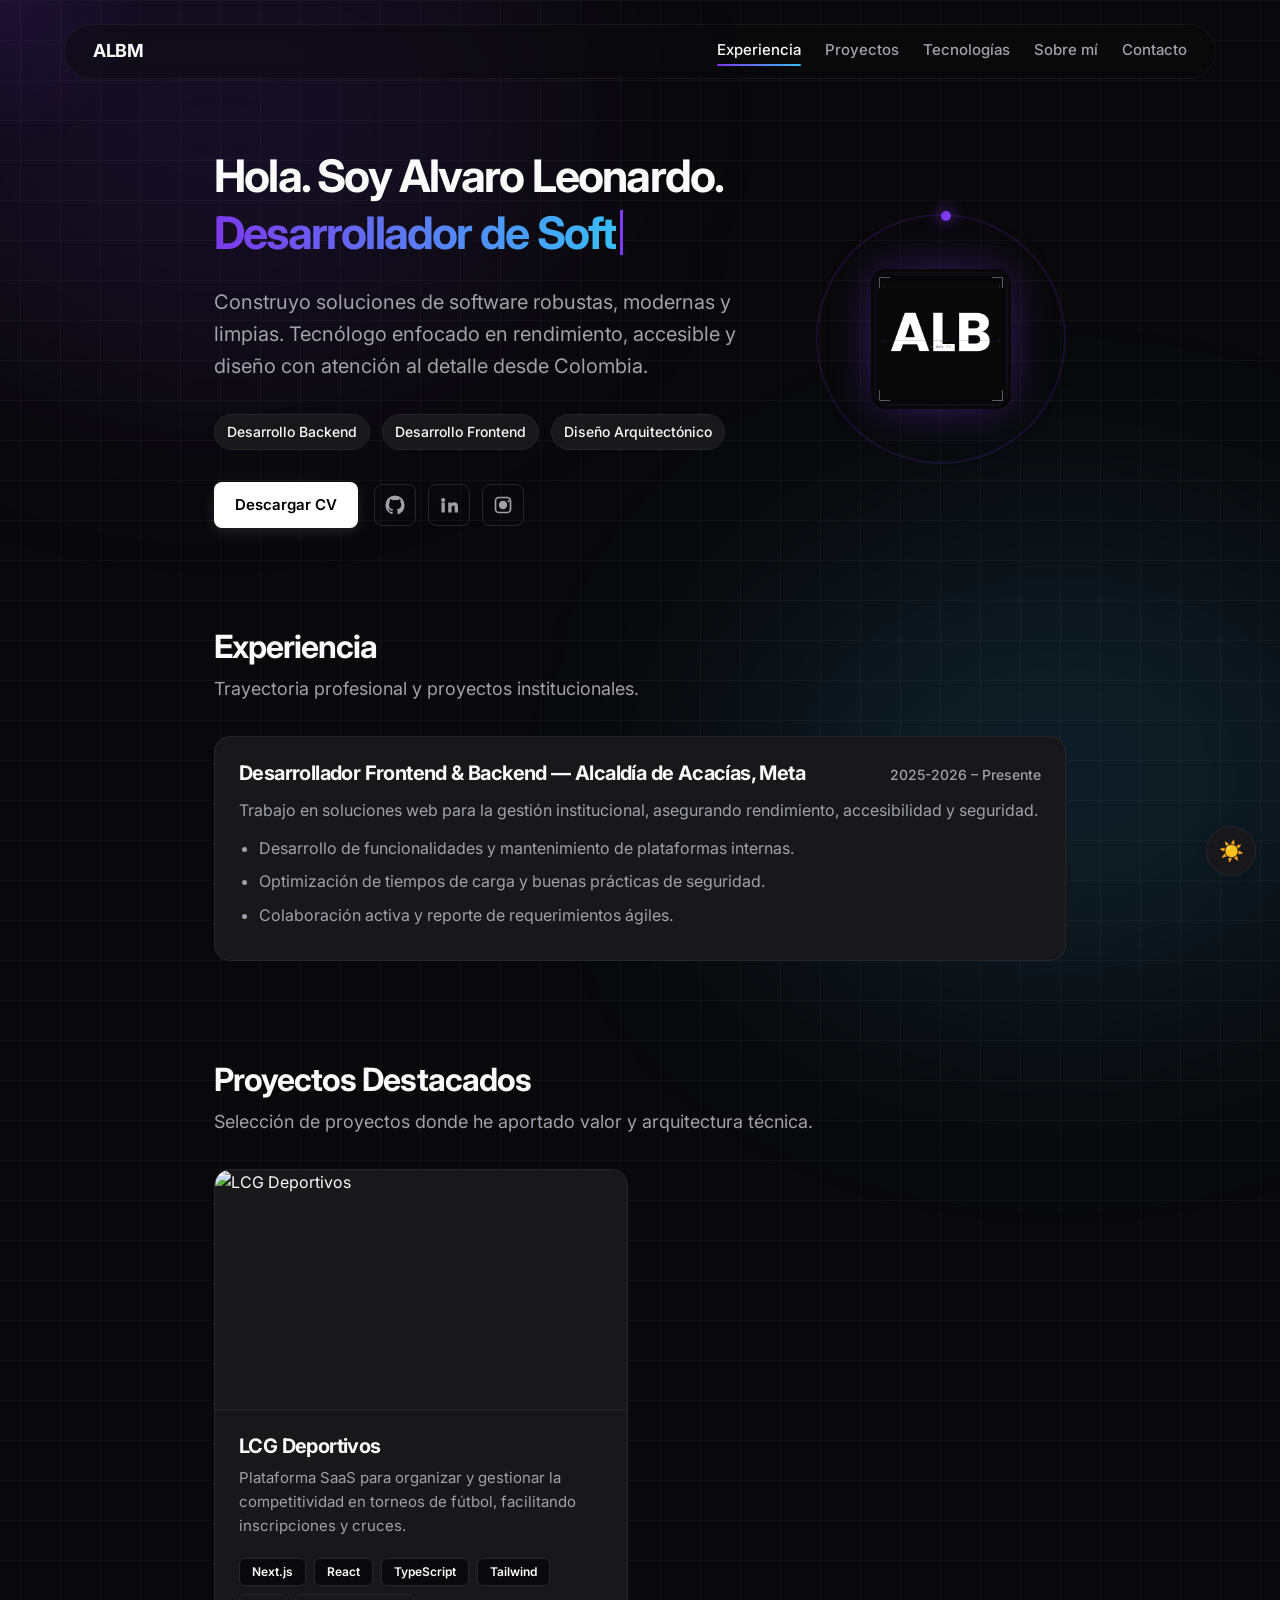
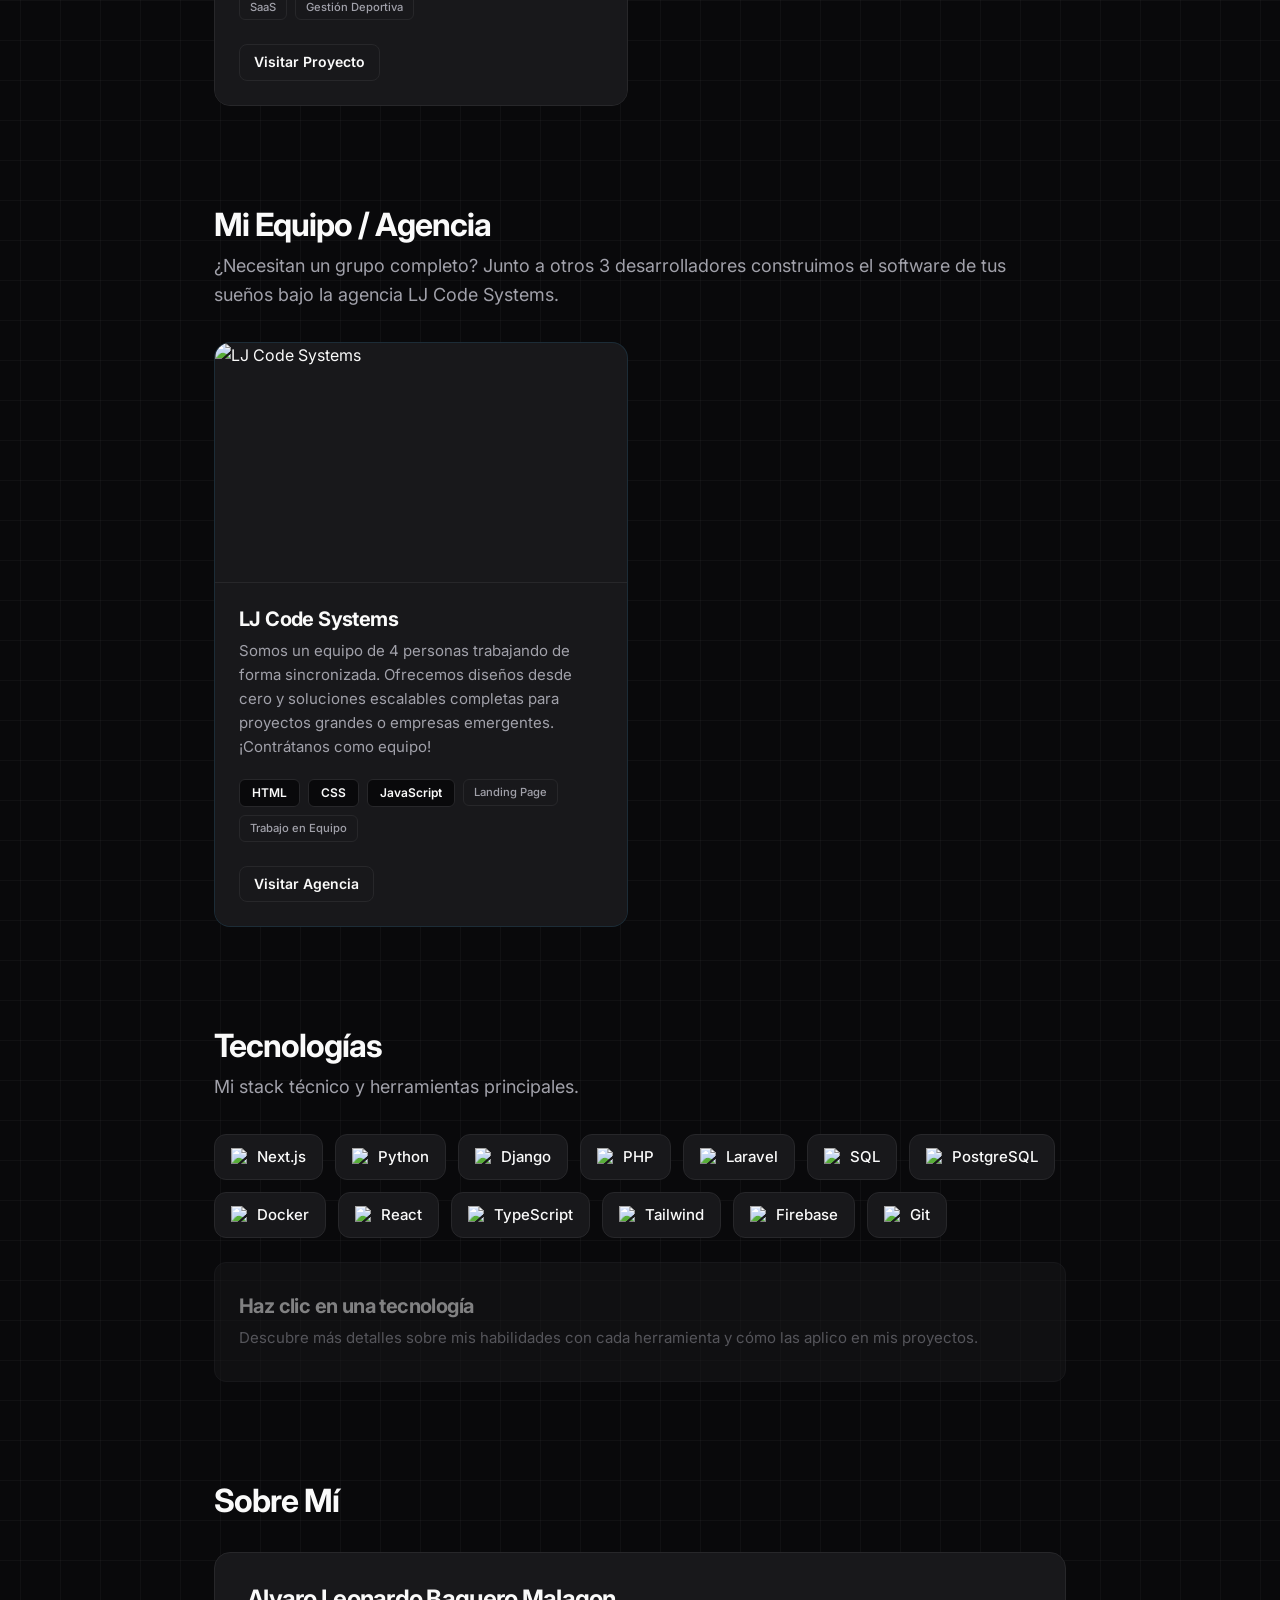
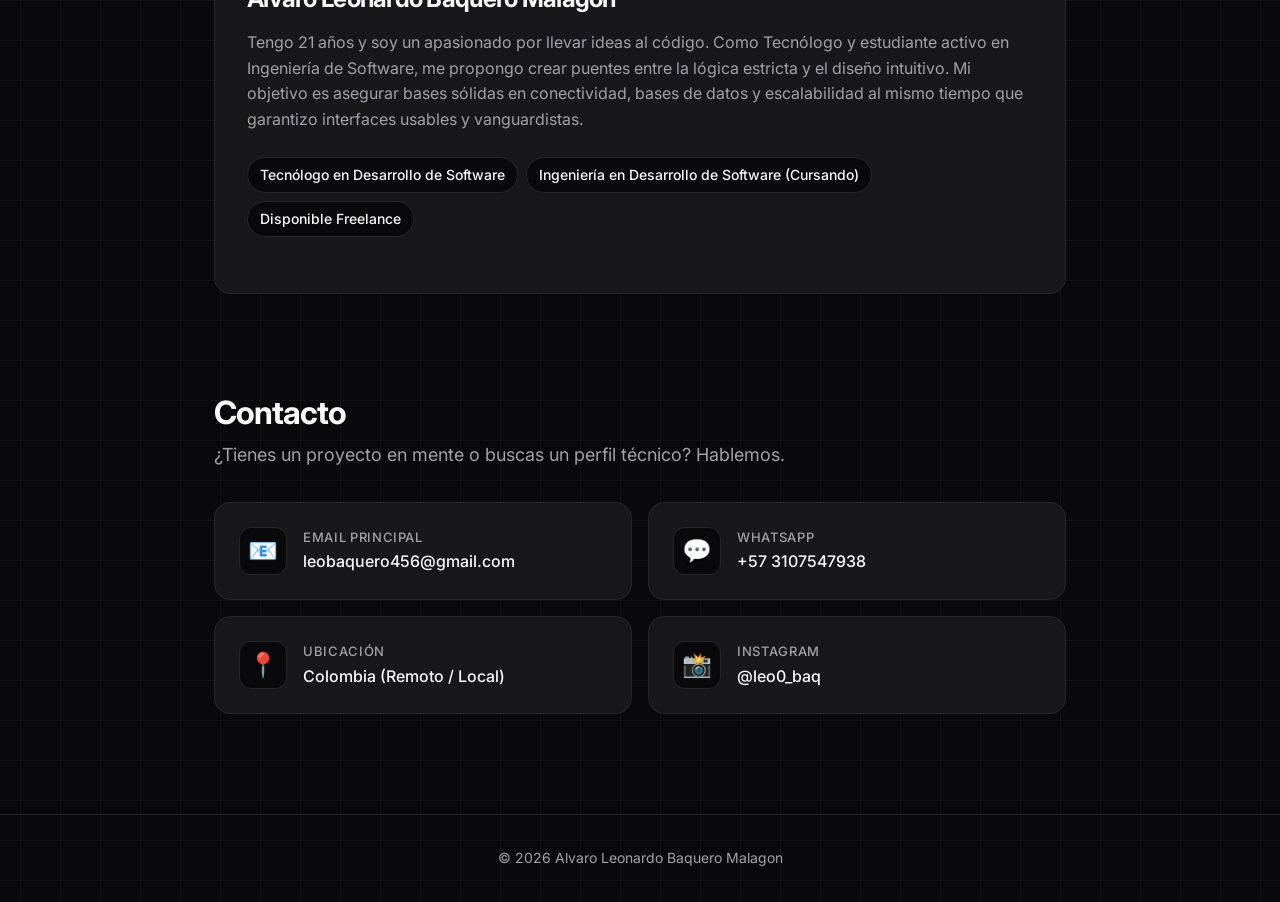
==== commit 0b2d063c: "style: rediseño de cabecera flotante, hero split con logo orb y mejoras en estabilidad del typewrite" ====
--- a/index.html
+++ b/index.html
@@ -34,47 +34,55 @@
 
   <main id="top" class="main">
     <section class="hero reveal">
-      <div class="hero-logo-wrapper">
-        <img src="imagenes/ALB-logo (1).png" alt="ALB Logo" class="hero-logo" />
-      </div>
-      <h1 class="hero-title">Hola. Soy Alvaro Leonardo. <br><span class="text-gradient" id="typewriterText"></span><span
-          class="caret" aria-hidden="true">|</span></h1>
-      <p class="hero-desc">Construyo soluciones de software robustas, modernas y limpias. Tecnólogo enfocado en
-        rendimiento, accesible y diseño con atención al detalle desde Colombia.</p>
-
-      <div class="badges">
-        <span class="badge">Desarrollo Backend</span>
-        <span class="badge">Desarrollo Frontend</span>
-        <span class="badge">Diseño Arquitectónico</span>
-      </div>
-
-      <div class="cta-group">
-        <a class="btn primary" href="cv.pdf" download id="downloadCV">Descargar CV</a>
-        <div class="social">
-          <a class="icon-link" href="https://github.com/LJprogram657" target="_blank" rel="noopener noreferrer"
-            aria-label="GitHub">
-            <svg width="20" height="20" viewBox="0 0 24 24" fill="currentColor" aria-hidden="true">
-              <path
-                d="M12 .5A11.5 11.5 0 0 0 .5 12c0 5.08 3.29 9.38 7.86 10.9.58.1.79-.25.79-.56v-2.1c-3.2.7-3.88-1.37-3.88-1.37-.53-1.36-1.3-1.72-1.3-1.72-1.06-.73.08-.72.08-.72 1.17.08 1.78 1.21 1.78 1.21 1.04 1.78 2.73 1.26 3.4.96.1-.76.41-1.26.75-1.55-2.55-.29-5.23-1.28-5.23-5.7 0-1.26.45-2.29 1.2-3.1-.12-.29-.52-1.47.11-3.07 0 0 .97-.31 3.18 1.18a11 11 0 0 1 5.8 0c2.2-1.49 3.17-1.18 3.17-1.18.64 1.6.24 2.78.12 3.07.75.81 1.19 1.84 1.19 3.1 0 4.43-2.69 5.41-5.25 5.69.42.36.8 1.08.8 2.18v3.24c0 .31.21.67.8.56A11.5 11.5 0 0 0 23.5 12 11.5 11.5 0 0 0 12 .5Z">
-              </path>
-            </svg>
-          </a>
-          <a class="icon-link" href="https://www.linkedin.com/in/leonardo-baquero-a48486290/" target="_blank"
-            rel="noopener noreferrer" aria-label="LinkedIn">
-            <svg width="20" height="20" viewBox="0 0 24 24" fill="currentColor" aria-hidden="true">
-              <path
-                d="M4.98 3.5a2.5 2.5 0 1 0 0 5 2.5 2.5 0 0 0 0-5ZM3 8.98h3.96V21H3V8.98Zm7.48 0h3.79v1.64h.05c.53-.99 1.82-2.03 3.75-2.03 4.01 0 4.75 2.64 4.75 6.07V21h-3.96v-5.35c0-1.28-.03-2.93-1.78-2.93-1.78 0-2.05 1.39-2.05 2.84V21h-3.96V8.98Z">
-              </path>
-            </svg>
-          </a>
-          <a class="icon-link" href="https://www.instagram.com/leo0_baq?igsh=MWMyN2FwYmtlYjYxMQ==" target="_blank"
-            rel="noopener noreferrer" aria-label="Instagram">
-            <svg width="20" height="20" viewBox="0 0 24 24" fill="currentColor" aria-hidden="true">
-              <path
-                d="M7 2h10a5 5 0 0 1 5 5v10a5 5 0 0 1-5 5H7a5 5 0 0 1-5-5V7a5 5 0 0 1 5-5Zm0 2a3 3 0 0 0-3 3v10a3 3 0 0 0 3 3h10a3 3 0 0 0 3-3V7a3 3 0 0 0-3-3H7Zm5 3a5 5 0 1 1 0 10 5 5 0 0 1 0-10Zm6.5-.75a1.25 1.25 0 1 1 0 2.5 1.25 1.25 0 0 1 0-2.5Z">
-              </path>
-            </svg>
-          </a>
+      <div class="hero-flex">
+        <div class="hero-text">
+          <h1 class="hero-title">Hola. Soy Alvaro Leonardo. <br><span class="text-gradient"
+              id="typewriterText"></span><span class="caret" aria-hidden="true"></span></h1>
+          <p class="hero-desc">Construyo soluciones de software robustas, modernas y limpias. Tecnólogo enfocado en
+            rendimiento, accesible y diseño con atención al detalle desde Colombia.</p>
+
+          <div class="badges">
+            <span class="badge">Desarrollo Backend</span>
+            <span class="badge">Desarrollo Frontend</span>
+            <span class="badge">Diseño Arquitectónico</span>
+          </div>
+
+          <div class="cta-group">
+            <a class="btn primary" href="cv.pdf" download id="downloadCV">Descargar CV</a>
+            <div class="social">
+              <a class="icon-link" href="https://github.com/LJprogram657" target="_blank" rel="noopener noreferrer"
+                aria-label="GitHub">
+                <svg width="20" height="20" viewBox="0 0 24 24" fill="currentColor" aria-hidden="true">
+                  <path
+                    d="M12 .5A11.5 11.5 0 0 0 .5 12c0 5.08 3.29 9.38 7.86 10.9.58.1.79-.25.79-.56v-2.1c-3.2.7-3.88-1.37-3.88-1.37-.53-1.36-1.3-1.72-1.3-1.72-1.06-.73.08-.72.08-.72 1.17.08 1.78 1.21 1.78 1.21 1.04 1.78 2.73 1.26 3.4.96.1-.76.41-1.26.75-1.55-2.55-.29-5.23-1.28-5.23-5.7 0-1.26.45-2.29 1.2-3.1-.12-.29-.52-1.47.11-3.07 0 0 .97-.31 3.18 1.18a11 11 0 0 1 5.8 0c2.2-1.49 3.17-1.18 3.17-1.18.64 1.6.24 2.78.12 3.07.75.81 1.19 1.84 1.19 3.1 0 4.43-2.69 5.41-5.25 5.69.42.36.8 1.08.8 2.18v3.24c0 .31.21.67.8.56A11.5 11.5 0 0 0 23.5 12 11.5 11.5 0 0 0 12 .5Z">
+                  </path>
+                </svg>
+              </a>
+              <a class="icon-link" href="https://www.linkedin.com/in/leonardo-baquero-a48486290/" target="_blank"
+                rel="noopener noreferrer" aria-label="LinkedIn">
+                <svg width="20" height="20" viewBox="0 0 24 24" fill="currentColor" aria-hidden="true">
+                  <path
+                    d="M4.98 3.5a2.5 2.5 0 1 0 0 5 2.5 2.5 0 0 0 0-5ZM3 8.98h3.96V21H3V8.98Zm7.48 0h3.79v1.64h.05c.53-.99 1.82-2.03 3.75-2.03 4.01 0 4.75 2.64 4.75 6.07V21h-3.96v-5.35c0-1.28-.03-2.93-1.78-2.93-1.78 0-2.05 1.39-2.05 2.84V21h-3.96V8.98Z">
+                  </path>
+                </svg>
+              </a>
+              <a class="icon-link" href="https://www.instagram.com/leo0_baq?igsh=MWMyN2FwYmtlYjYxMQ==" target="_blank"
+                rel="noopener noreferrer" aria-label="Instagram">
+                <svg width="20" height="20" viewBox="0 0 24 24" fill="currentColor" aria-hidden="true">
+                  <path
+                    d="M7 2h10a5 5 0 0 1 5 5v10a5 5 0 0 1-5 5H7a5 5 0 0 1-5-5V7a5 5 0 0 1 5-5Zm0 2a3 3 0 0 0-3 3v10a3 3 0 0 0 3 3h10a3 3 0 0 0 3-3V7a3 3 0 0 0-3-3H7Zm5 3a5 5 0 1 1 0 10 5 5 0 0 1 0-10Zm6.5-.75a1.25 1.25 0 1 1 0 2.5 1.25 1.25 0 0 1 0-2.5Z">
+                  </path>
+                </svg>
+              </a>
+            </div>
+          </div>
+        </div>
+        <div class="hero-visual">
+          <div class="logo-orb">
+            <img src="imagenes/ALB-logo (1).png" alt="ALB Logo" class="hero-main-logo" />
+            <div class="orb-ring"></div>
+            <div class="orb-glow"></div>
+          </div>
         </div>
       </div>
     </section>
--- a/styles.css
+++ b/styles.css
@@ -186,24 +186,37 @@
 
 /* Header */
 .site-header {
-  position: sticky;
-  top: 0;
-  z-index: 50;
+  position: fixed;
+  top: 1.5rem;
+  left: 50%;
+  transform: translateX(-50%);
+  width: 90%;
+  max-width: 1200px;
+  z-index: 1000;
   display: flex;
   justify-content: space-between;
   align-items: center;
-  padding: 16px 24px;
-  background: var(--glass);
-  backdrop-filter: blur(12px);
-  -webkit-backdrop-filter: blur(12px);
-  border-bottom: 1px solid var(--border);
-  transition: all 0.3s ease;
+  padding: 12px 28px;
+  background: rgba(10, 10, 10, 0.4);
+  backdrop-filter: blur(8px);
+  -webkit-backdrop-filter: blur(8px);
+  border: 1px solid rgba(255, 255, 255, 0.05);
+  border-radius: 100px;
+  transition: all 0.4s cubic-bezier(0.4, 0, 0.2, 1);
+}
+
+.site-header.scrolled {
+  top: 1rem;
+  width: 85%;
+  background: rgba(10, 10, 10, 0.8);
+  backdrop-filter: blur(16px);
+  -webkit-backdrop-filter: blur(16px);
+  border: 1px solid rgba(255, 255, 255, 0.1);
+  box-shadow: 0 10px 30px -10px rgba(0, 0, 0, 0.5);
+  padding: 8px 24px;
 }
 
 .brand {
-  display: flex;
-  align-items: center;
-  gap: 12px;
   font-weight: 700;
   font-size: 1.125rem;
   letter-spacing: -0.02em;
@@ -216,36 +229,6 @@
   opacity: 0.8;
 }
 
-.hero-logo-wrapper {
-  margin-bottom: 24px;
-}
-
-.hero-logo {
-  height: 80px;
-  width: auto;
-  object-fit: contain;
-  border-radius: 12px;
-  transition: transform 0.4s ease, filter 0.4s ease;
-  filter: drop-shadow(0 0 16px var(--glow-1));
-  animation: floatLogo 6s infinite ease-in-out;
-}
-
-.hero-logo:hover {
-  transform: scale(1.05) rotate(-2deg);
-  filter: drop-shadow(0 0 24px var(--glow-2));
-}
-
-@keyframes floatLogo {
-
-  0%,
-  100% {
-    transform: translateY(0);
-  }
-
-  50% {
-    transform: translateY(-10px);
-  }
-}
 
 .nav {
   display: flex;
@@ -313,7 +296,7 @@
 
 /* Hero Section */
 .hero {
-  margin-top: 80px;
+  margin-top: 150px;
 }
 
 /* Animations Scroll Reveal */
@@ -352,13 +335,16 @@
   }
 }
 
-/* Typewriter Cursor */
 .caret {
   display: inline-block;
-  margin-left: 2px;
-  color: #7c3aed;
-  font-weight: 300;
-  animation: blink 0.75s step-end infinite;
+  vertical-align: baseline;
+  width: 3px;
+  height: 1em;
+  background-color: #7c3aed;
+  margin-left: 4px;
+  position: relative;
+  top: 0.15em;
+  animation: blink 0.8s step-end infinite;
   user-select: none;
 }
 
@@ -374,11 +360,134 @@
   }
 }
 
+/* Hero Section */
+.hero {
+  margin-top: 150px;
+}
+
+.hero-flex {
+  display: flex;
+  align-items: center;
+  gap: 48px;
+  justify-content: space-between;
+}
+
+.hero-text {
+  flex: 2;
+  /* Aún más espacio para el texto */
+}
+
+.hero-visual {
+  flex: 0.4;
+  /* Reducido para dar prioridad al título */
+  display: flex;
+  justify-content: center;
+  align-items: center;
+  perspective: 1000px;
+}
+
+.logo-orb {
+  position: relative;
+  width: 250px;
+  height: 250px;
+  display: flex;
+  justify-content: center;
+  align-items: center;
+  animation: floatOrb 8s infinite ease-in-out;
+}
+
+.hero-main-logo {
+  width: 140px;
+  height: auto;
+  z-index: 2;
+  filter: drop-shadow(0 0 20px rgba(124, 58, 237, 0.3));
+  transition: all 0.5s ease-out;
+}
+
+.logo-orb:hover .hero-main-logo {
+  filter: drop-shadow(0 0 40px rgba(124, 58, 237, 0.5));
+}
+
+.orb-ring {
+  position: absolute;
+  width: 100%;
+  height: 100%;
+  border: 2px solid rgba(124, 58, 237, 0.15);
+  border-radius: 50%;
+  animation: rotateRing 15s linear infinite;
+}
+
+.orb-ring::before {
+  content: '';
+  position: absolute;
+  top: -5px;
+  left: 50%;
+  width: 10px;
+  height: 10px;
+  background: #7c3aed;
+  border-radius: 50%;
+  box-shadow: 0 0 15px #7c3aed;
+}
+
+.orb-glow {
+  position: absolute;
+  width: 180px;
+  height: 180px;
+  background: radial-gradient(circle, rgba(124, 58, 237, 0.2), transparent 70%);
+  border-radius: 50%;
+  filter: blur(20px);
+  animation: pulseGlow 4s infinite ease-in-out;
+}
+
+@keyframes floatOrb {
+
+  0%,
+  100% {
+    transform: translateY(0) rotate(0);
+  }
+
+  50% {
+    transform: translateY(-20px) rotate(2deg);
+  }
+}
+
+@keyframes rotateRing {
+  from {
+    transform: rotate(0);
+  }
+
+  to {
+    transform: rotate(360deg);
+  }
+}
+
+@keyframes pulseGlow {
+
+  0%,
+  100% {
+    transform: scale(1);
+    opacity: 0.5;
+  }
+
+  50% {
+    transform: scale(1.3);
+    opacity: 0.8;
+  }
+}
+
 .hero h1.hero-title {
-  font-size: 3.5rem;
+  font-size: 2.8rem;
+  /* Reducido para máxima estabilidad en una línea */
   margin-bottom: 24px;
-  line-height: 1.1;
+  line-height: 1.2;
   letter-spacing: -0.04em;
+  min-height: 2.5em;
+  /* Asegura que el espacio sea constante */
+}
+
+#typewriterText {
+  display: inline-block;
+  min-width: 1ch;
 }
 
 .hero p.hero-desc {
@@ -898,6 +1007,49 @@
     display: none;
   }
 
+  .site-header {
+    width: 95%;
+    top: 0.75rem;
+    padding: 10px 20px;
+  }
+
+  .site-header.scrolled {
+    width: 92%;
+    top: 0.5rem;
+  }
+
+  .hero-flex {
+    flex-direction: column;
+    text-align: center;
+    gap: 32px;
+  }
+
+  .hero-visual {
+    order: -1;
+    margin-bottom: 24px;
+  }
+
+  .logo-orb {
+    width: 180px;
+    height: 180px;
+  }
+
+  .hero-main-logo {
+    width: 100px;
+  }
+
+  .hero p.hero-desc {
+    margin: 0 auto 32px;
+  }
+
+  .badges {
+    justify-content: center;
+  }
+
+  .social {
+    justify-content: center;
+  }
+
   .about-grid {
     grid-template-columns: 1fr;
     padding: 24px 16px;
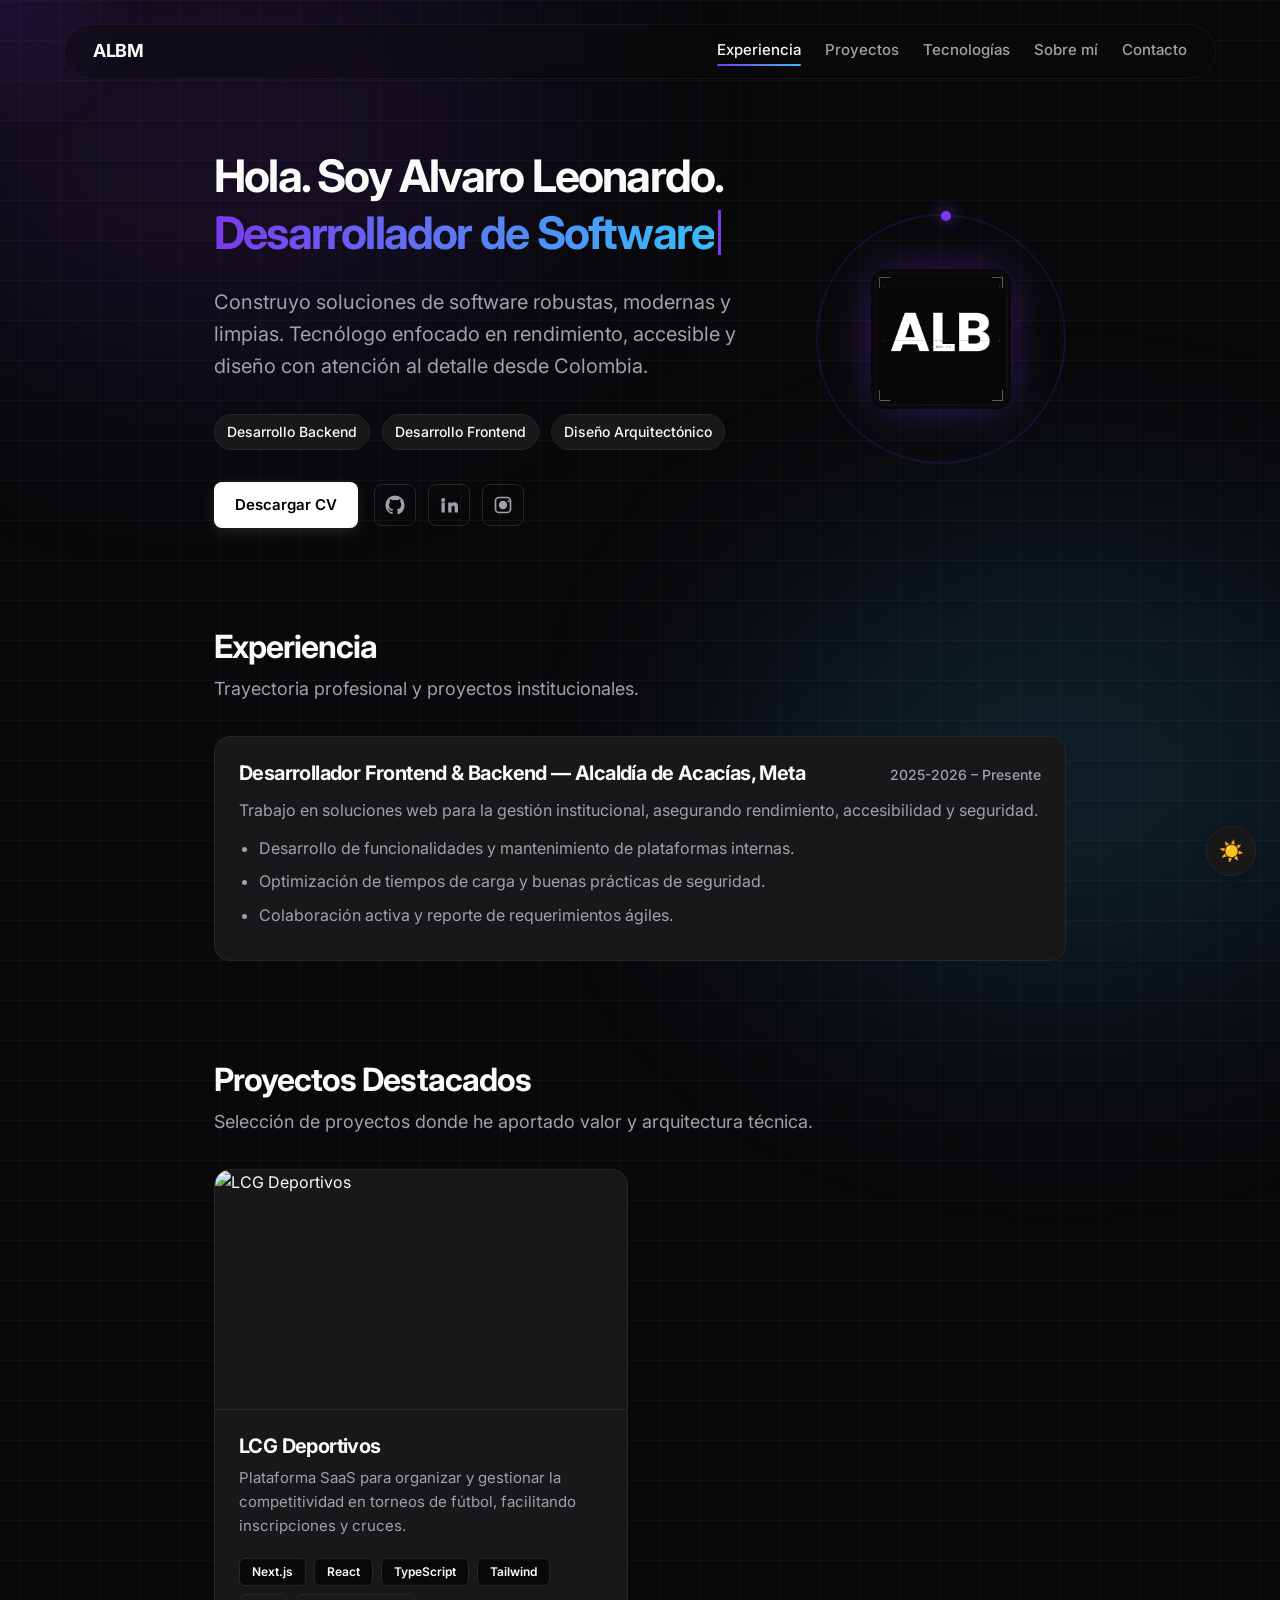
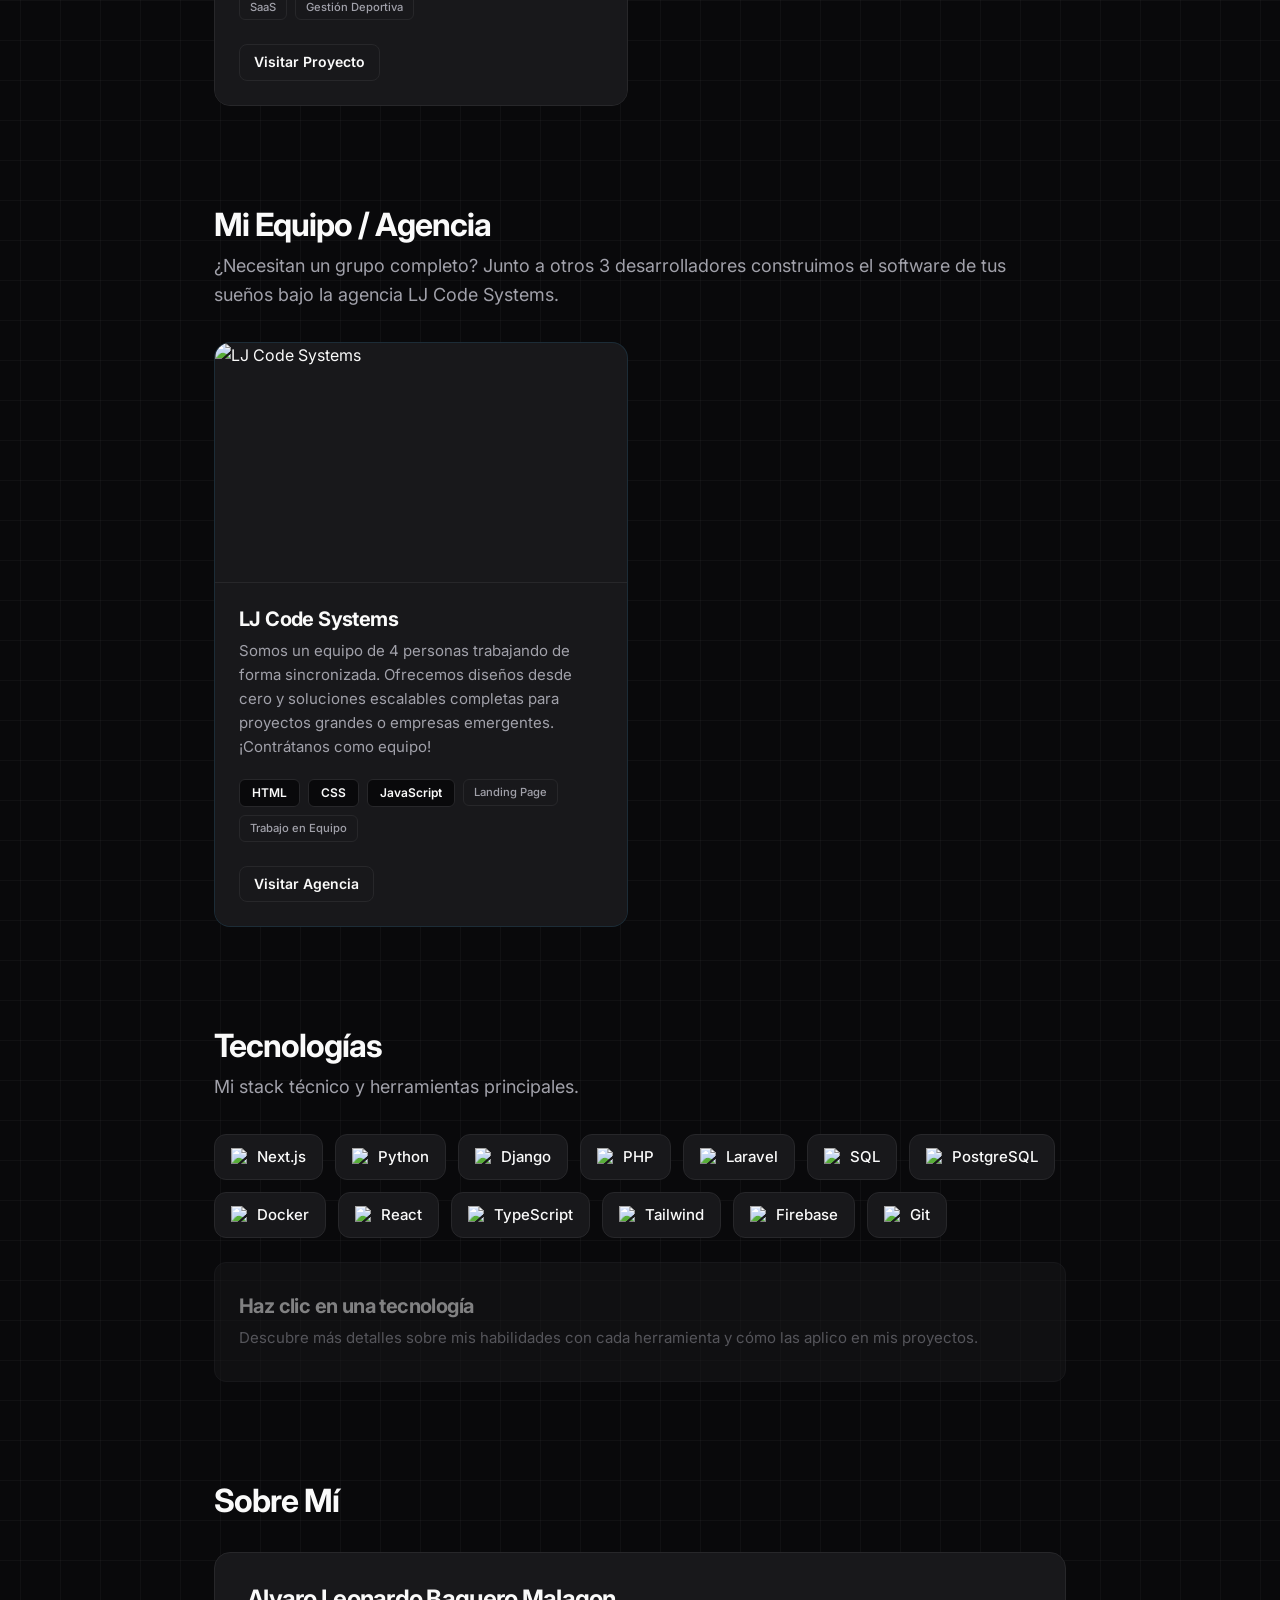
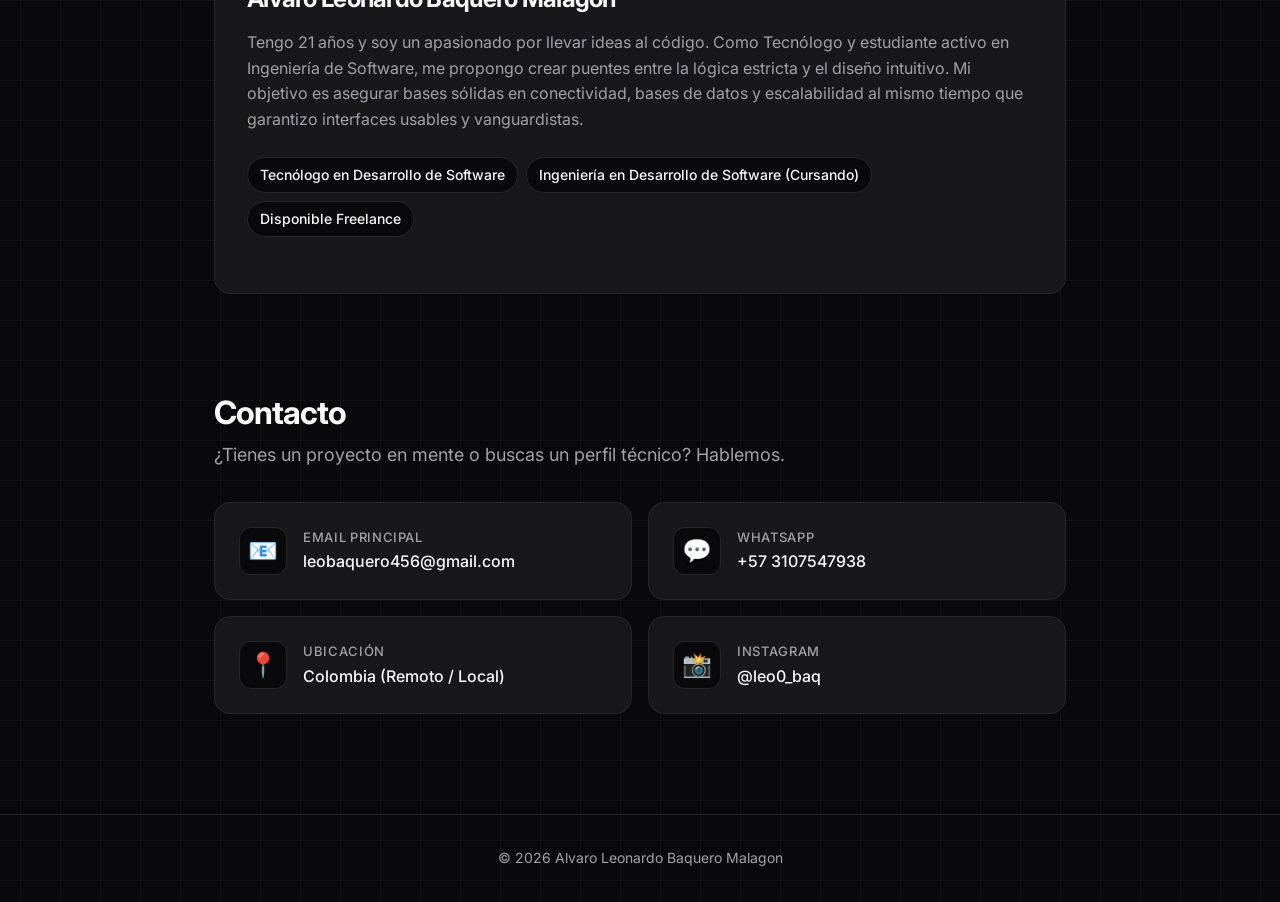
==== commit 367ed1ad: "feat: add personal favicon and update web manifest" ====
--- a/index.html
+++ b/index.html
@@ -12,6 +12,8 @@
   <link rel="preconnect" href="https://fonts.gstatic.com" crossorigin>
   <link href="https://fonts.googleapis.com/css2?family=Inter:wght@400;500;600;700&display=swap" rel="stylesheet">
   <link rel="stylesheet" href="styles.css" />
+  <link rel="icon" type="image/png" href="imagenes/favicon.png" />
+  <link rel="apple-touch-icon" href="imagenes/favicon.png" />
 </head>
 
 <body>
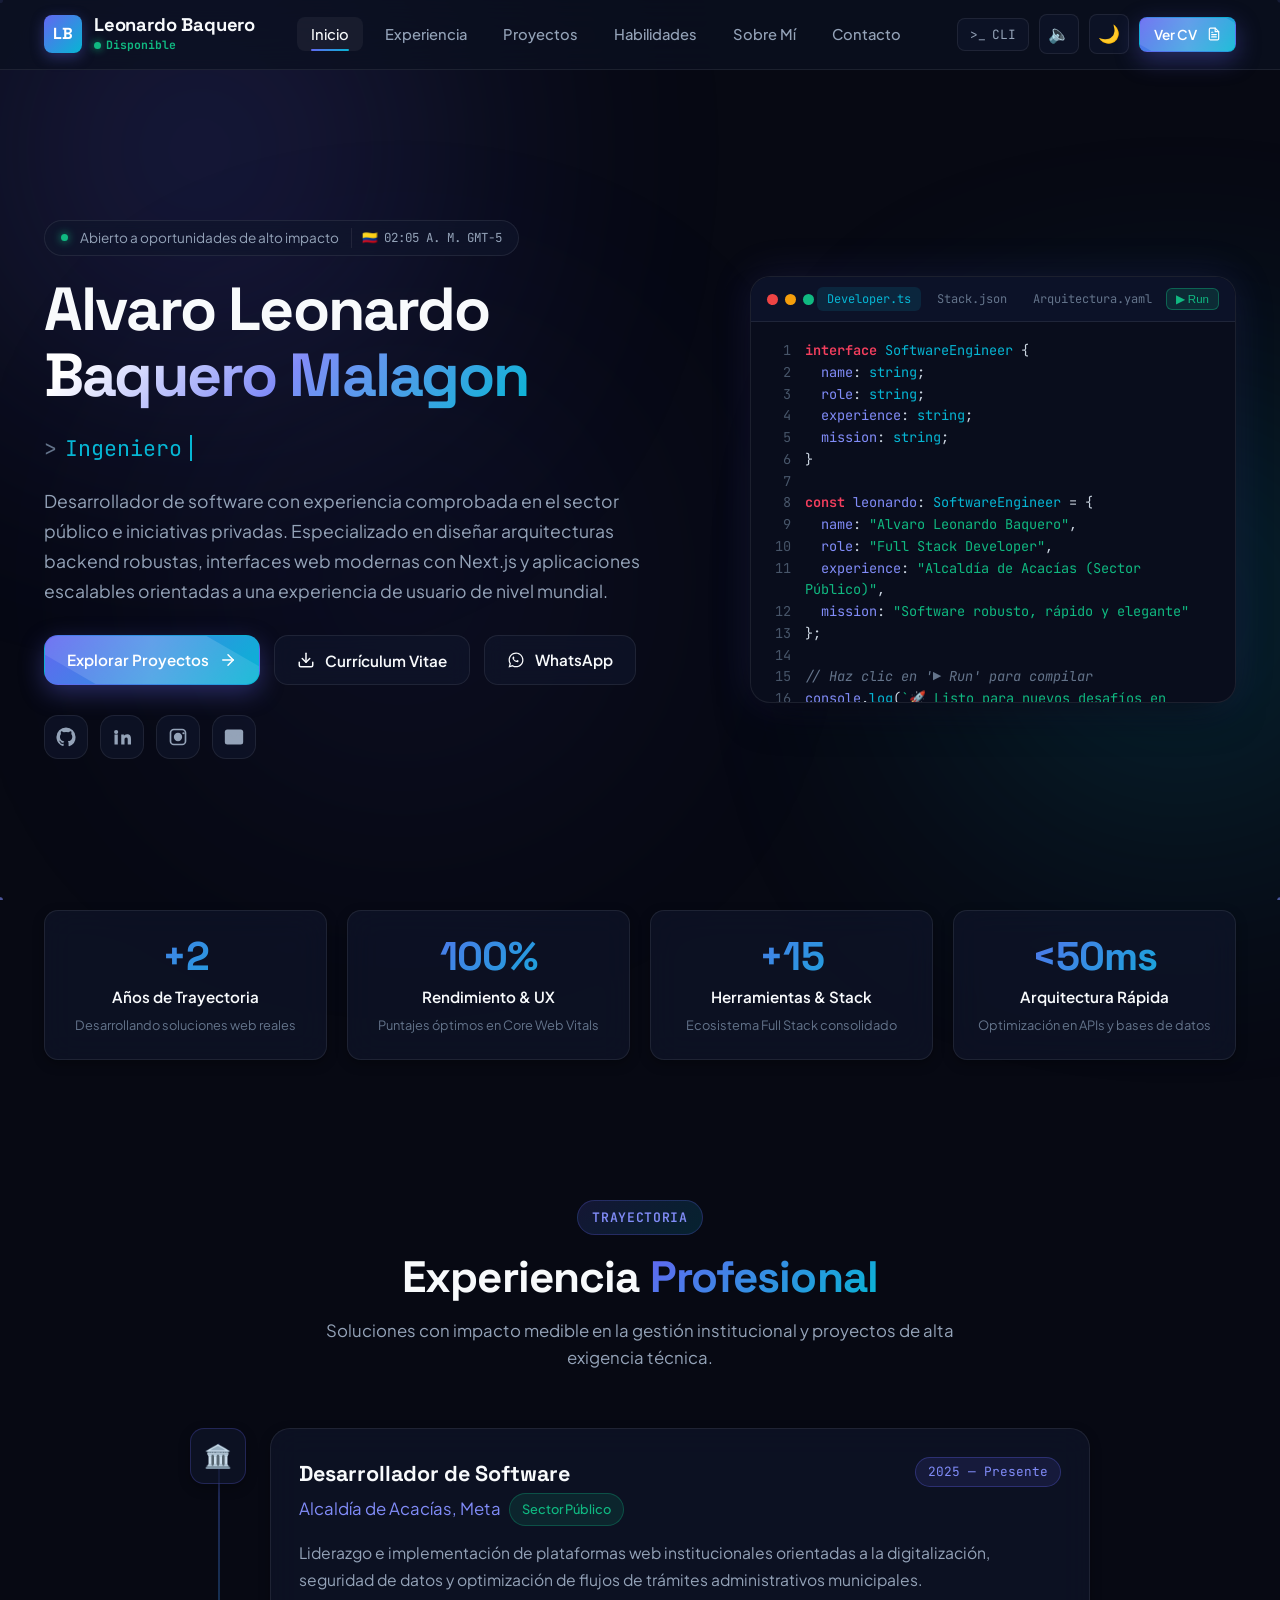
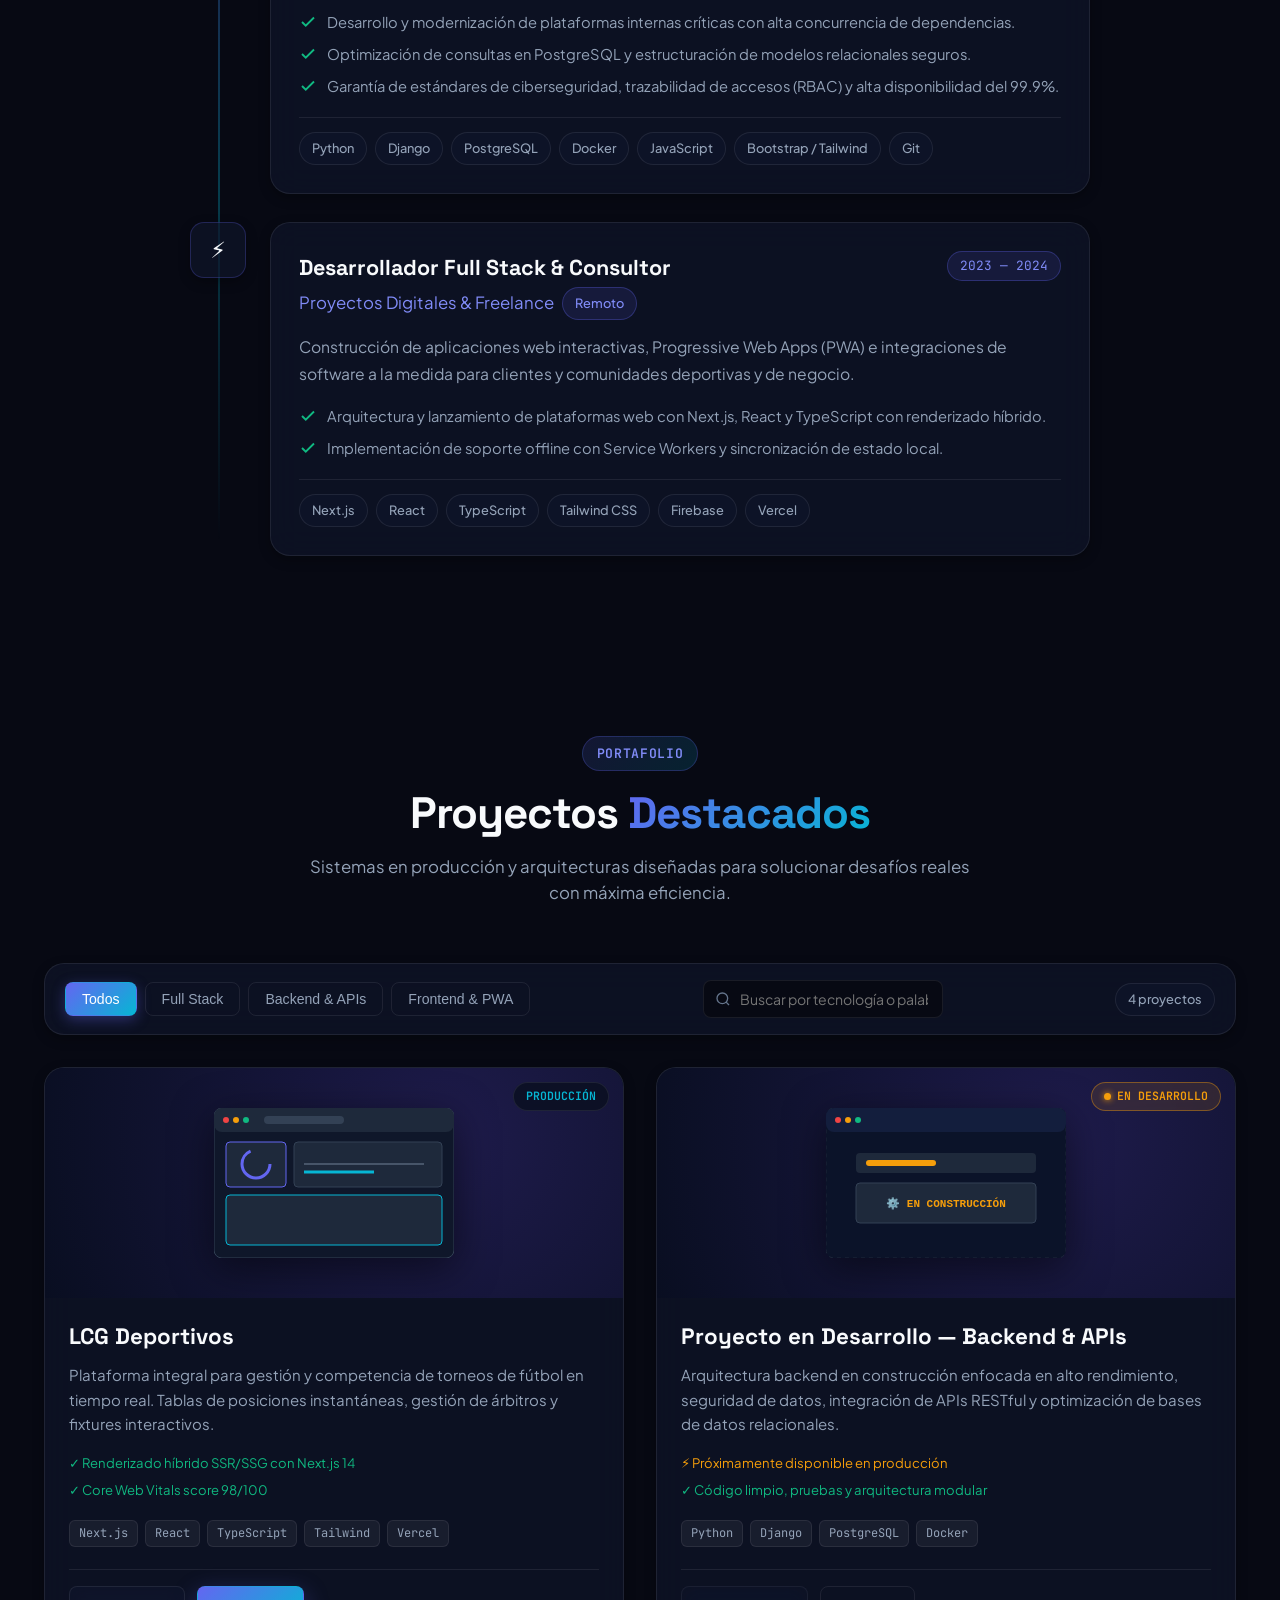
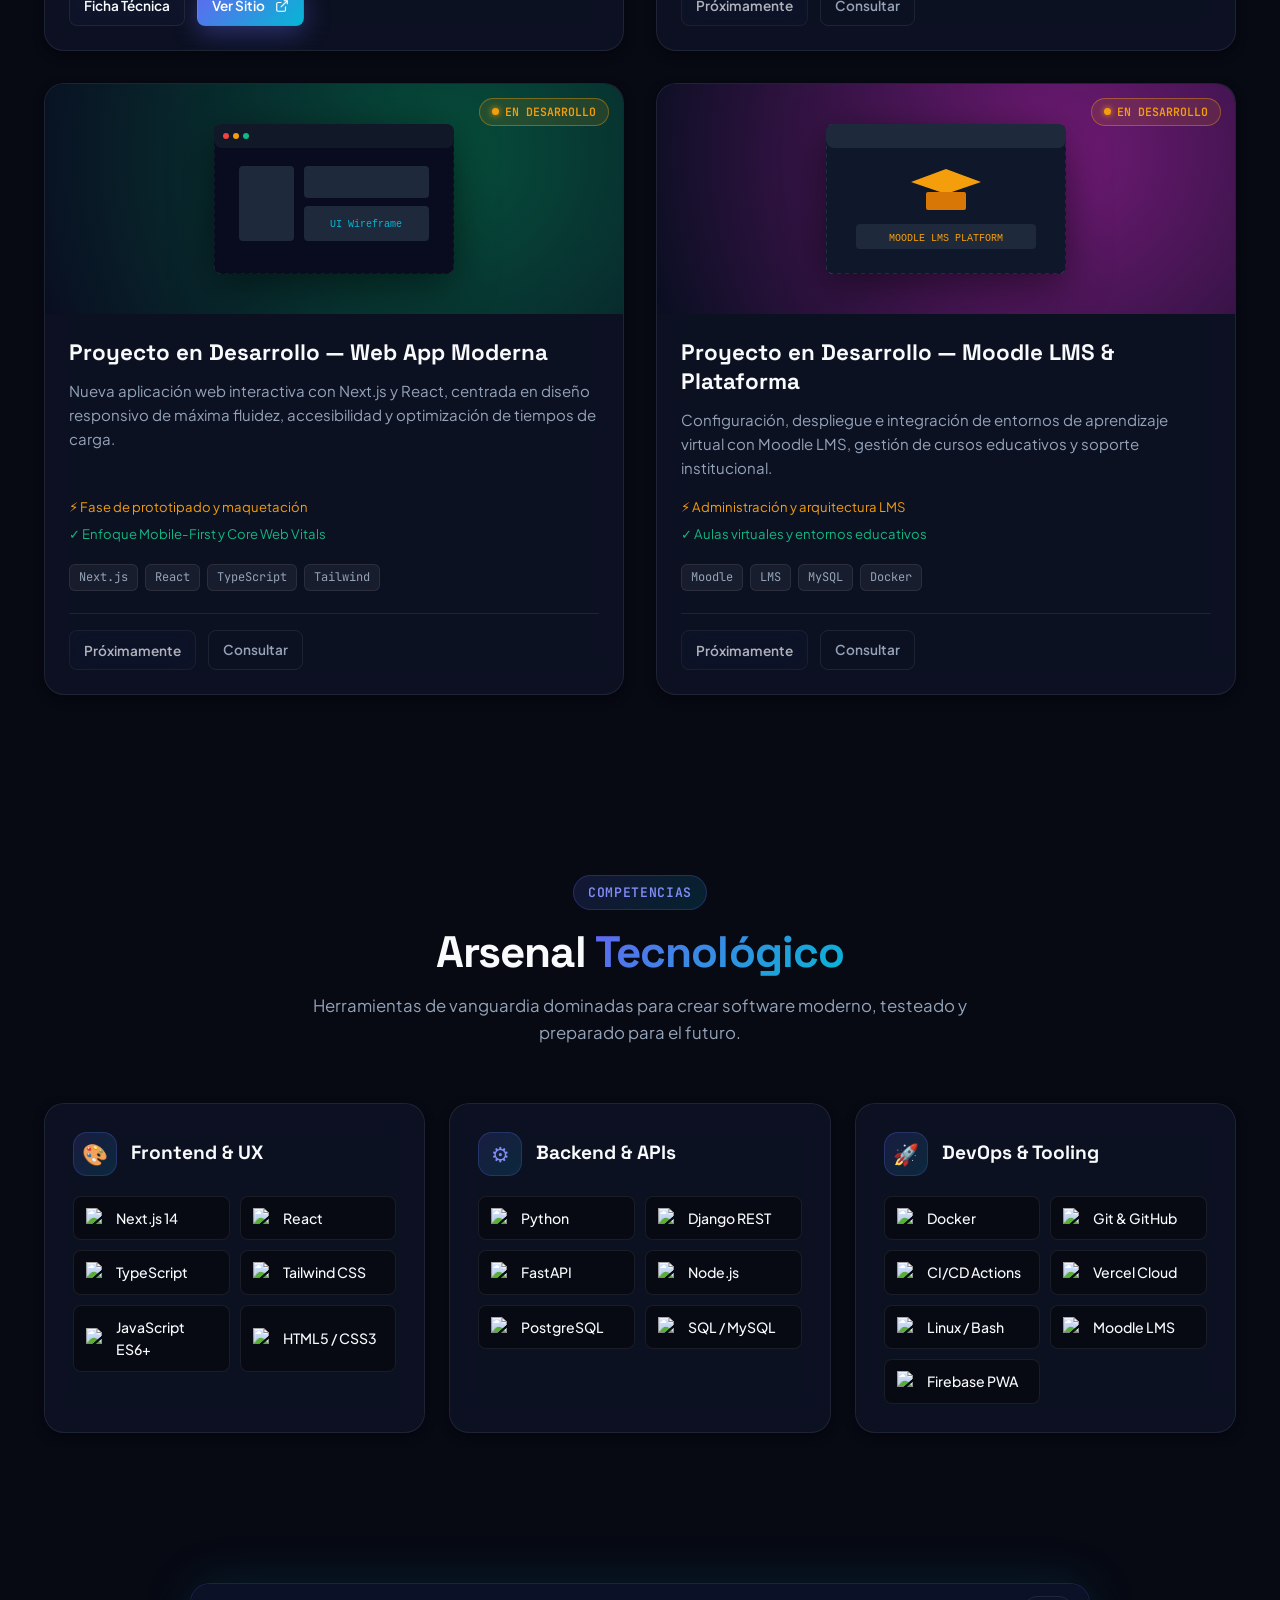
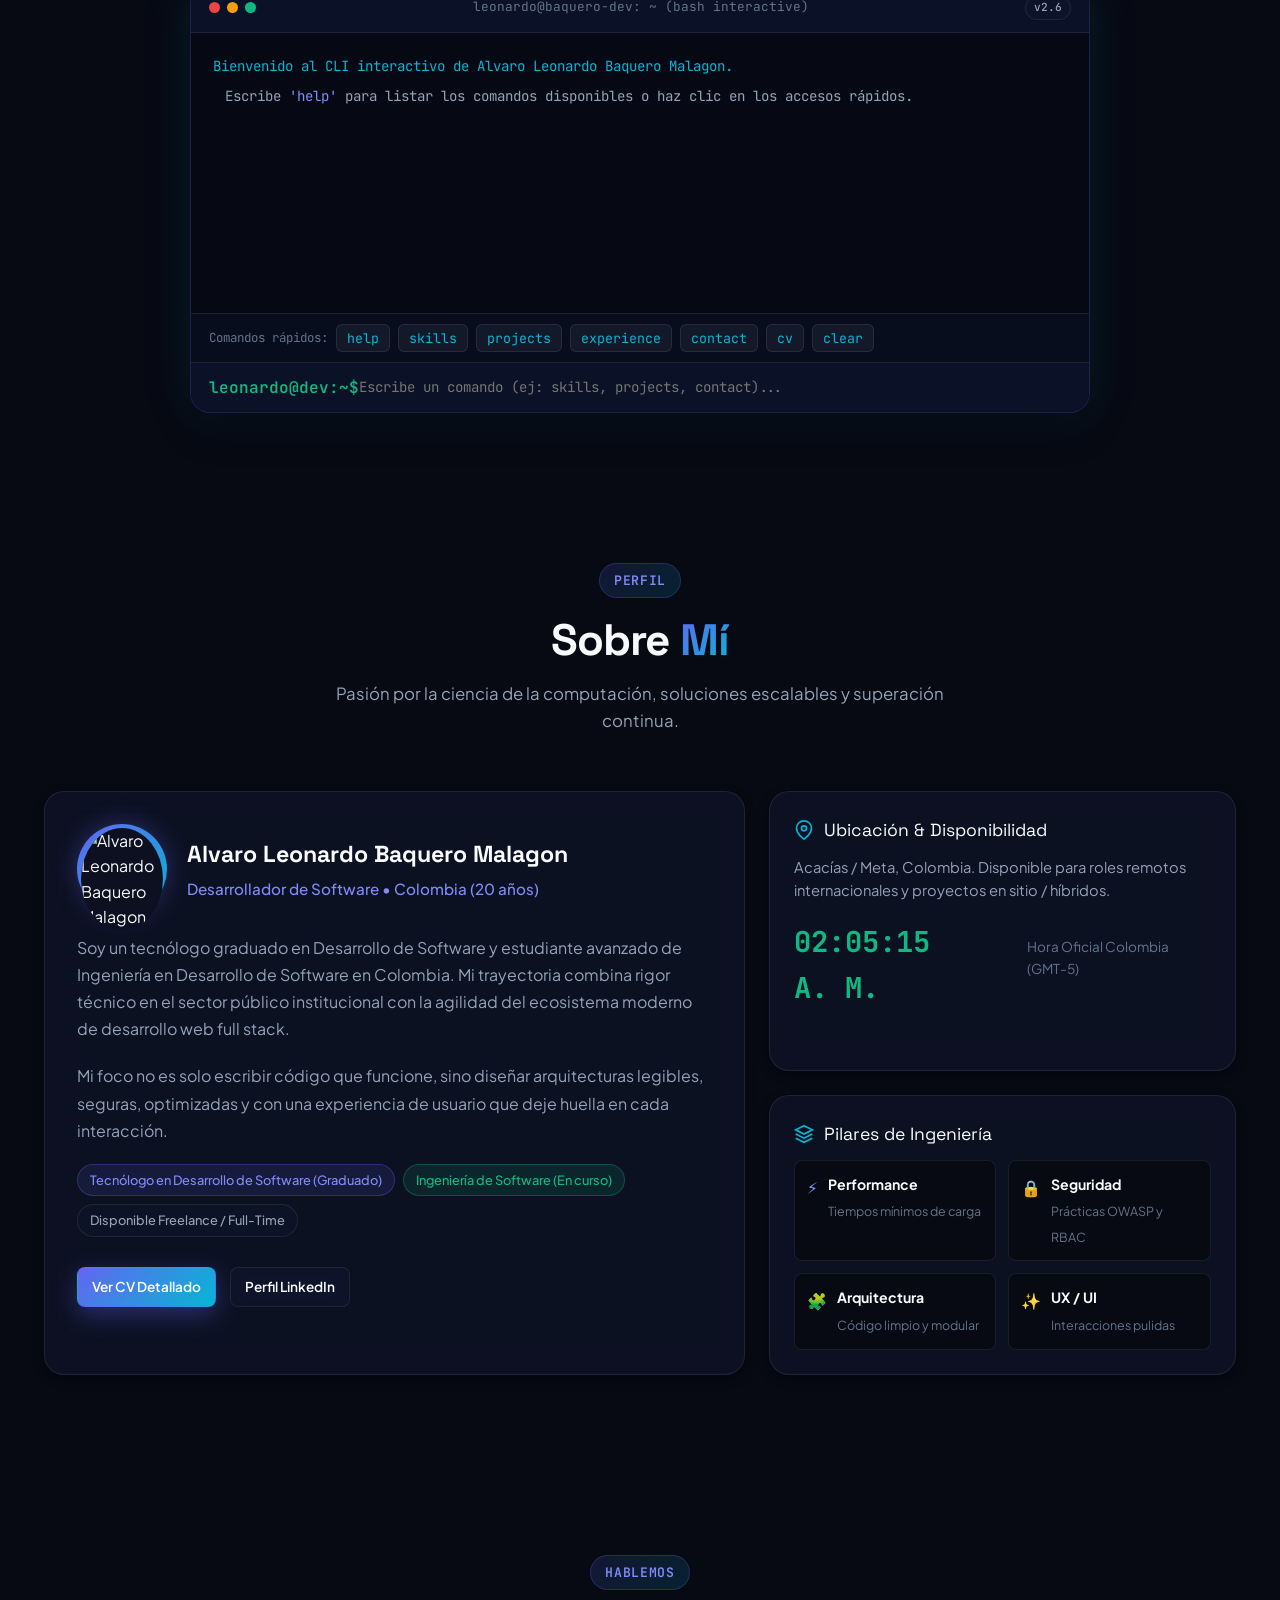
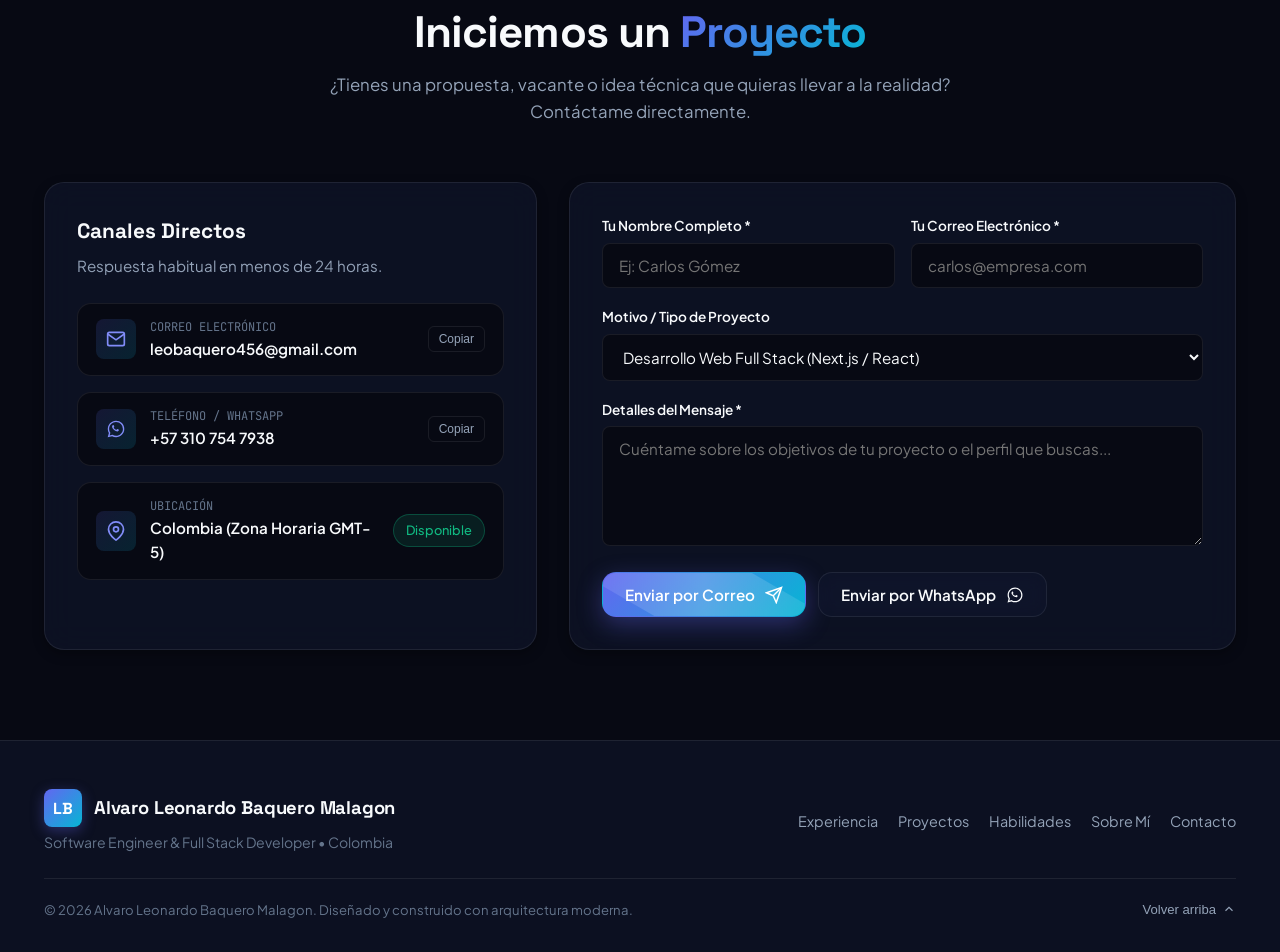
==== commit 86b59004: "Rediseño profesional completo: arquitectura bento grid, terminal interactiva y optimizaciones" ====
--- a/index.html
+++ b/index.html
@@ -1,326 +1,1192 @@
 <!doctype html>
-<html lang="es">
-
-<head>
-  <meta charset="utf-8" />
-  <meta name="viewport" content="width=device-width, initial-scale=1" />
-  <title>Portafolio — Alvaro Leonardo Baquero Malagon</title>
-  <meta name="description"
-    content="Portafolio profesional de desarrollo de software: proyectos, experiencia y contacto." />
-  <meta name="theme-color" content="#09090b" />
-  <link rel="preconnect" href="https://fonts.googleapis.com">
-  <link rel="preconnect" href="https://fonts.gstatic.com" crossorigin>
-  <link href="https://fonts.googleapis.com/css2?family=Inter:wght@400;500;600;700&display=swap" rel="stylesheet">
-  <link rel="stylesheet" href="styles.css" />
-  <link rel="icon" type="image/png" href="imagenes/favicon.png" />
-  <link rel="apple-touch-icon" href="imagenes/favicon.png" />
-</head>
-
-<body>
-  <a class="skip-link" href="#proyectos">Saltar al contenido</a>
-  <header class="site-header">
-    <a class="brand" href="#top">ALBM</a>
-    <nav class="nav">
-      <a href="#experiencia" data-section="experiencia">Experiencia</a>
-      <a href="#proyectos" data-section="proyectos">Proyectos</a>
-      <a href="#tecnologias" data-section="tecnologias">Tecnologías</a>
-      <a href="#sobre-mi" data-section="sobre-mi">Sobre mí</a>
-      <a href="#contacto" data-section="contacto">Contacto</a>
-    </nav>
-  </header>
-  <div id="readingBar" class="reading-bar"></div>
-
-  <button id="themeToggle" class="theme-fab" aria-label="Cambiar tema">
-    <span class="icon">☀️</span>
-  </button>
-
-  <main id="top" class="main">
-    <section class="hero reveal">
-      <div class="hero-flex">
-        <div class="hero-text">
-          <h1 class="hero-title">Hola. Soy Alvaro Leonardo. <br><span class="text-gradient"
-              id="typewriterText"></span><span class="caret" aria-hidden="true"></span></h1>
-          <p class="hero-desc">Construyo soluciones de software robustas, modernas y limpias. Tecnólogo enfocado en
-            rendimiento, accesible y diseño con atención al detalle desde Colombia.</p>
-
-          <div class="badges">
-            <span class="badge">Desarrollo Backend</span>
-            <span class="badge">Desarrollo Frontend</span>
-            <span class="badge">Diseño Arquitectónico</span>
-          </div>
-
-          <div class="cta-group">
-            <a class="btn primary" href="cv.pdf" download id="downloadCV">Descargar CV</a>
-            <div class="social">
-              <a class="icon-link" href="https://github.com/LJprogram657" target="_blank" rel="noopener noreferrer"
-                aria-label="GitHub">
-                <svg width="20" height="20" viewBox="0 0 24 24" fill="currentColor" aria-hidden="true">
-                  <path
-                    d="M12 .5A11.5 11.5 0 0 0 .5 12c0 5.08 3.29 9.38 7.86 10.9.58.1.79-.25.79-.56v-2.1c-3.2.7-3.88-1.37-3.88-1.37-.53-1.36-1.3-1.72-1.3-1.72-1.06-.73.08-.72.08-.72 1.17.08 1.78 1.21 1.78 1.21 1.04 1.78 2.73 1.26 3.4.96.1-.76.41-1.26.75-1.55-2.55-.29-5.23-1.28-5.23-5.7 0-1.26.45-2.29 1.2-3.1-.12-.29-.52-1.47.11-3.07 0 0 .97-.31 3.18 1.18a11 11 0 0 1 5.8 0c2.2-1.49 3.17-1.18 3.17-1.18.64 1.6.24 2.78.12 3.07.75.81 1.19 1.84 1.19 3.1 0 4.43-2.69 5.41-5.25 5.69.42.36.8 1.08.8 2.18v3.24c0 .31.21.67.8.56A11.5 11.5 0 0 0 23.5 12 11.5 11.5 0 0 0 12 .5Z">
-                  </path>
-                </svg>
+<html lang="es" data-theme="dark">
+  <head>
+    <meta charset="utf-8" />
+    <meta name="viewport" content="width=device-width, initial-scale=1" />
+    <title>Alvaro Leonardo Baquero Malagon — Software Engineer & Full Stack Developer</title>
+    <meta name="description" content="Portafolio profesional de Alvaro Leonardo Baquero Malagon: Ingeniero de Software & Full Stack Developer. Especialista en Next.js, Python, Django, TypeScript y arquitecturas web de alto impacto." />
+    <meta name="keywords" content="Alvaro Leonardo Baquero Malagon, Desarrollador de Software, Full Stack Developer, Next.js, Python, Django, React, TypeScript, Colombia, Portafolio" />
+    <meta name="author" content="Alvaro Leonardo Baquero Malagon" />
+    <meta name="theme-color" content="#070913" />
+
+    <!-- Open Graph / Meta Social -->
+    <meta property="og:type" content="website" />
+    <meta property="og:title" content="Alvaro Leonardo Baquero Malagon — Software Engineer & Full Stack Developer" />
+    <meta property="og:description" content="Desarrollador de software enfocado en soluciones de alto impacto, rendimiento, arquitecturas modernas y experiencias web elegantes." />
+    <meta property="og:image" content="https://avatars.githubusercontent.com/u/217397036?v=4" />
+    <meta property="og:locale" content="es_CO" />
+    <meta property="og:url" content="./" />
+
+    <!-- Twitter Card -->
+    <meta name="twitter:card" content="summary_large_image" />
+    <meta name="twitter:title" content="Alvaro Leonardo Baquero Malagon — Software Engineer" />
+    <meta name="twitter:description" content="Portafolio profesional de desarrollo de software: proyectos reales, trayectoria y tecnologías." />
+    <meta name="twitter:image" content="https://avatars.githubusercontent.com/u/217397036?v=4" />
+
+    <!-- PWA & Favicon -->
+    <link rel="manifest" href="manifest.webmanifest" />
+    <link rel="apple-touch-icon" href="https://avatars.githubusercontent.com/u/217397036?v=4" />
+    <link rel="icon" type="image/png" href="https://avatars.githubusercontent.com/u/217397036?v=4" />
+
+    <!-- Google Fonts -->
+    <link rel="preconnect" href="https://fonts.googleapis.com" />
+    <link rel="preconnect" href="https://fonts.gstatic.com" crossorigin />
+    <link href="https://fonts.googleapis.com/css2?family=JetBrains+Mono:wght@400;500;600;700&family=Plus+Jakarta+Sans:wght@300;400;500;600;700;800&family=Space+Grotesk:wght@500;600;700;800&display=swap" rel="stylesheet" />
+
+    <!-- Styles -->
+    <link rel="stylesheet" href="styles.css?v=3.1" />
+
+    <!-- Structured Data (JSON-LD) -->
+    <script type="application/ld+json">
+      {
+        "@context": "https://schema.org",
+        "@type": "Person",
+        "name": "Alvaro Leonardo Baquero Malagon",
+        "jobTitle": "Software Engineer & Full Stack Developer",
+        "image": "https://avatars.githubusercontent.com/u/217397036?v=4",
+        "homeLocation": {
+          "@type": "Country",
+          "name": "Colombia"
+        },
+        "url": "./",
+        "email": "leobaquero456@gmail.com",
+        "telephone": "+573107547938",
+        "knowsAbout": [
+          "Next.js",
+          "React",
+          "Python",
+          "Django",
+          "FastAPI",
+          "TypeScript",
+          "PostgreSQL",
+          "Docker",
+          "Full Stack Development",
+          "Cloud Architecture"
+        ],
+        "sameAs": [
+          "https://github.com/LJprogram657",
+          "https://www.linkedin.com/in/leonardo-baquero-a48486290/",
+          "https://instagram.com/ljprogram657"
+        ]
+      }
+    </script>
+  </head>
+  <body>
+    <!-- Top Reading Progress Indicator -->
+    <div id="scrollProgressBar" class="scroll-progress-bar" aria-hidden="true"></div>
+
+    <!-- Interactive Constellation Canvas -->
+    <canvas id="bgCanvas" aria-hidden="true"></canvas>
+
+    <!-- Ambient Glowing Spheres -->
+    <div class="ambient-glow glow-1" aria-hidden="true"></div>
+    <div class="ambient-glow glow-2" aria-hidden="true"></div>
+    <div class="ambient-glow glow-3" aria-hidden="true"></div>
+
+    <!-- Navigation Header -->
+    <header id="siteHeader" class="site-header">
+      <div class="container header-container">
+        <a href="#inicio" class="brand" aria-label="Inicio">
+          <div class="brand-badge">LB</div>
+          <div class="brand-info">
+            <span class="brand-name">Leonardo Baquero</span>
+            <span class="brand-status">
+              <span class="status-dot"></span>
+              Disponible
+            </span>
+          </div>
+        </a>
+
+        <nav aria-label="Navegación principal">
+          <ul id="navMenu" class="nav-menu">
+            <li><a href="#inicio" class="nav-link active">Inicio</a></li>
+            <li><a href="#experiencia" class="nav-link">Experiencia</a></li>
+            <li><a href="#proyectos" class="nav-link">Proyectos</a></li>
+            <li><a href="#habilidades" class="nav-link">Habilidades</a></li>
+            <li><a href="#sobre-mi" class="nav-link">Sobre Mí</a></li>
+            <li><a href="#contacto" class="nav-link">Contacto</a></li>
+          </ul>
+        </nav>
+
+        <div class="header-actions">
+          <button id="terminalToggleBtn" class="btn-terminal-toggle" title="Abrir Consola Interactiva">
+            <span>&gt;_</span>
+            <span>CLI</span>
+          </button>
+
+          <button id="audioToggleBtn" class="icon-btn" title="Activar/Silenciar Efectos de Audio" aria-label="Efectos de sonido">
+            <span id="audioIcon">🔈</span>
+          </button>
+
+          <button id="themeToggleBtn" class="icon-btn" title="Cambiar Tema (Oscuro / Claro)" aria-label="Cambiar tema">
+            <span id="themeIcon">🌗</span>
+          </button>
+
+          <button id="openCvBtn" class="btn btn-primary btn-sm btn-glow">
+            <span>Ver CV</span>
+            <svg width="14" height="14" viewBox="0 0 24 24" fill="none" stroke="currentColor" stroke-width="2" stroke-linecap="round" stroke-linejoin="round"><path d="M14 2H6a2 2 0 0 0-2 2v16a2 2 0 0 0 2 2h12a2 2 0 0 0 2-2V8z"></path><polyline points="14 2 14 8 20 8"></polyline><line x1="16" y1="13" x2="8" y2="13"></line><line x1="16" y1="17" x2="8" y2="17"></line><polyline points="10 9 9 9 8 9"></polyline></svg>
+          </button>
+
+          <button id="mobileMenuBtn" class="mobile-toggle" aria-label="Abrir Menú Móvil">
+            ☰
+          </button>
+        </div>
+      </div>
+    </header>
+
+    <main>
+      <!-- Hero Section -->
+      <section id="inicio" class="hero">
+        <div class="container hero-grid">
+          <div class="hero-content">
+            <div class="hero-status-pill">
+              <span class="status-dot"></span>
+              <span>Abierto a oportunidades de alto impacto</span>
+              <span class="country-tag">🇨🇴 <span id="colombiaTime">--:--</span> GMT-5</span>
+            </div>
+
+            <h1 class="hero-title">
+              Alvaro Leonardo <br />
+              <span class="text-gradient">Baquero Malagon</span>
+            </h1>
+
+            <div class="hero-typing-wrap">
+              <span class="hero-typing-prefix">&gt;</span>
+              <span id="typingText">Software Engineer</span>
+              <span class="cursor-blink"></span>
+            </div>
+
+            <p class="hero-description">
+              Desarrollador de software con experiencia comprobada en el sector público e iniciativas privadas. Especializado en diseñar arquitecturas backend robustas, interfaces web modernas con Next.js y aplicaciones escalables orientadas a una experiencia de usuario de nivel mundial.
+            </p>
+
+            <div class="hero-actions">
+              <a href="#proyectos" class="btn btn-primary btn-glow">
+                <span>Explorar Proyectos</span>
+                <svg width="18" height="18" viewBox="0 0 24 24" fill="none" stroke="currentColor" stroke-width="2" stroke-linecap="round" stroke-linejoin="round"><line x1="5" y1="12" x2="19" y2="12"></line><polyline points="12 5 19 12 12 19"></polyline></svg>
               </a>
-              <a class="icon-link" href="https://www.linkedin.com/in/leonardo-baquero-a48486290/" target="_blank"
-                rel="noopener noreferrer" aria-label="LinkedIn">
-                <svg width="20" height="20" viewBox="0 0 24 24" fill="currentColor" aria-hidden="true">
-                  <path
-                    d="M4.98 3.5a2.5 2.5 0 1 0 0 5 2.5 2.5 0 0 0 0-5ZM3 8.98h3.96V21H3V8.98Zm7.48 0h3.79v1.64h.05c.53-.99 1.82-2.03 3.75-2.03 4.01 0 4.75 2.64 4.75 6.07V21h-3.96v-5.35c0-1.28-.03-2.93-1.78-2.93-1.78 0-2.05 1.39-2.05 2.84V21h-3.96V8.98Z">
-                  </path>
-                </svg>
+
+              <button id="heroCvBtn" class="btn btn-secondary">
+                <svg width="18" height="18" viewBox="0 0 24 24" fill="none" stroke="currentColor" stroke-width="2" stroke-linecap="round" stroke-linejoin="round"><path d="M21 15v4a2 2 0 0 1-2 2H5a2 2 0 0 1-2-2v-4"></path><polyline points="7 10 12 15 17 10"></polyline><line x1="12" y1="15" x2="12" y2="3"></line></svg>
+                <span>Currículum Vitae</span>
+              </button>
+
+              <a href="https://wa.me/573107547938?text=Hola%20Alvaro,%20he%20visto%20tu%20portafolio%20y%20me%20gustar%C3%ADa%20conversar%20sobre%20un%20proyecto." target="_blank" rel="noopener noreferrer" class="btn btn-secondary">
+                <svg width="18" height="18" viewBox="0 0 24 24" fill="currentColor"><path d="M12.04 2c-5.46 0-9.91 4.45-9.91 9.91 0 1.75.46 3.45 1.32 4.95L2.05 22l5.25-1.38c1.45.79 3.08 1.21 4.74 1.21 5.46 0 9.91-4.45 9.91-9.91 0-2.65-1.03-5.14-2.9-7.01A9.816 9.816 0 0 0 12.04 2m.01 1.67c2.2 0 4.26.86 5.82 2.42a8.225 8.225 0 0 1 2.41 5.83c0 4.54-3.7 8.24-8.24 8.24-1.48 0-2.93-.4-4.2-1.15l-.3-.18-3.12.82.83-3.04-.2-.31a8.196 8.196 0 0 1-1.26-4.38c0-4.54 3.7-8.24 8.24-8.24M8.53 7.33c-.16 0-.35.06-.53.27-.18.21-.7.69-.7 1.67 0 .99.72 1.94.82 2.08.1.13 1.41 2.16 3.42 3.03.48.21.85.33 1.15.43.48.15.92.13 1.27.08.39-.06 1.2-.49 1.37-.96.17-.47.17-.88.12-.96-.05-.08-.19-.13-.4-.24-.21-.1-1.2-.59-1.39-.66-.18-.07-.32-.1-.45.1-.13.21-.52.66-.64.8-.12.13-.24.15-.45.05-.21-.1-.88-.32-1.68-1.03-.62-.55-1.04-1.24-1.16-1.45-.12-.21-.01-.32.09-.43.09-.09.21-.24.32-.36.1-.12.14-.21.21-.35.07-.14.03-.27-.02-.37-.05-.1-.45-1.08-.62-1.48-.16-.39-.33-.33-.45-.34z"/></svg>
+                <span>WhatsApp</span>
               </a>
-              <a class="icon-link" href="https://www.instagram.com/leo0_baq?igsh=MWMyN2FwYmtlYjYxMQ==" target="_blank"
-                rel="noopener noreferrer" aria-label="Instagram">
-                <svg width="20" height="20" viewBox="0 0 24 24" fill="currentColor" aria-hidden="true">
-                  <path
-                    d="M7 2h10a5 5 0 0 1 5 5v10a5 5 0 0 1-5 5H7a5 5 0 0 1-5-5V7a5 5 0 0 1 5-5Zm0 2a3 3 0 0 0-3 3v10a3 3 0 0 0 3 3h10a3 3 0 0 0 3-3V7a3 3 0 0 0-3-3H7Zm5 3a5 5 0 1 1 0 10 5 5 0 0 1 0-10Zm6.5-.75a1.25 1.25 0 1 1 0 2.5 1.25 1.25 0 0 1 0-2.5Z">
-                  </path>
-                </svg>
+            </div>
+
+            <div class="hero-socials">
+              <a href="https://github.com/LJprogram657" target="_blank" rel="noopener noreferrer" class="social-icon-btn" title="Perfil en GitHub" aria-label="GitHub">
+                <svg viewBox="0 0 24 24"><path d="M12 .5A11.5 11.5 0 0 0 .5 12c0 5.08 3.29 9.38 7.86 10.9.58.1.79-.25.79-.56v-2.1c-3.2.7-3.88-1.37-3.88-1.37-.53-1.36-1.3-1.72-1.3-1.72-1.06-.73.08-.72.08-.72 1.17.08 1.78 1.21 1.78 1.21 1.04 1.78 2.73 1.26 3.4.96.1-.76.41-1.26.75-1.55-2.55-.29-5.23-1.28-5.23-5.7 0-1.26.45-2.29 1.2-3.1-.12-.29-.52-1.47.11-3.07 0 0 .97-.31 3.18 1.18a11 11 0 0 1 5.8 0c2.2-1.49 3.17-1.18 3.17-1.18.64 1.6.24 2.78.12 3.07.75.81 1.19 1.84 1.19 3.1 0 4.43-2.69 5.41-5.25 5.69.42.36.8 1.08.8 2.18v3.24c0 .31.21.67.8.56A11.5 11.5 0 0 0 23.5 12 11.5 11.5 0 0 0 12 .5Z"></path></svg>
               </a>
-            </div>
-          </div>
-        </div>
-        <div class="hero-visual">
-          <div class="logo-orb">
-            <img src="imagenes/ALB-logo (1).png" alt="ALB Logo" class="hero-main-logo" />
-            <div class="orb-ring"></div>
-            <div class="orb-glow"></div>
-          </div>
+
+              <a href="https://www.linkedin.com/in/leonardo-baquero-a48486290/" target="_blank" rel="noopener noreferrer" class="social-icon-btn" title="Perfil en LinkedIn" aria-label="LinkedIn">
+                <svg viewBox="0 0 24 24"><path d="M4.98 3.5a2.5 2.5 0 1 0 0 5 2.5 2.5 0 0 0 0-5ZM3 8.98h3.96V21H3V8.98Zm7.48 0h3.79v1.64h.05c.53-.99 1.82-2.03 3.75-2.03 4.01 0 4.75 2.64 4.75 6.07V21h-3.96v-5.35c0-1.28-.03-2.93-1.78-2.93-1.78 0-2.05 1.39-2.05 2.84V21h-3.96V8.98Z"></path></svg>
+              </a>
+
+              <a href="https://instagram.com/ljprogram657" target="_blank" rel="noopener noreferrer" class="social-icon-btn" title="Perfil en Instagram" aria-label="Instagram">
+                <svg viewBox="0 0 24 24"><path d="M7 2h10a5 5 0 0 1 5 5v10a5 5 0 0 1-5 5H7a5 5 0 0 1-5-5V7a5 5 0 0 1 5-5Zm0 2a3 3 0 0 0-3 3v10a3 3 0 0 0 3 3h10a3 3 0 0 0 3-3V7a3 3 0 0 0-3-3H7Zm5 3a5 5 0 1 1 0 10 5 5 0 0 1 0-10Zm6.5-.75a1.25 1.25 0 1 1 0 2.5 1.25 1.25 0 0 1 0-2.5Z"></path></svg>
+              </a>
+
+              <a href="mailto:leobaquero456@gmail.com" class="social-icon-btn" title="Enviar Correo Electrónico" aria-label="Correo">
+                <svg width="20" height="20" viewBox="0 0 24 24" fill="none" stroke="currentColor" stroke-width="2" stroke-linecap="round" stroke-linejoin="round"><path d="M4 4h16c1.1 0 2 .9 2 2v12c0 1.1-.9 2-2 2H4c-1.1 0-2-.9-2-2V6c0-1.1.9-2 2-2z"></path><polyline points="22,6 12,13 2,6"></polyline></svg>
+              </a>
+            </div>
+          </div>
+
+          <!-- Interactive Developer IDE Mockup -->
+          <div class="hero-ide-window">
+            <div class="ide-topbar">
+              <div class="ide-controls">
+                <span class="ide-dot dot-red"></span>
+                <span class="ide-dot dot-yellow"></span>
+                <span class="ide-dot dot-green"></span>
+              </div>
+              <div class="ide-tabs">
+                <button class="ide-tab active" data-tab="profile">Developer.ts</button>
+                <button class="ide-tab" data-tab="stack">Stack.json</button>
+                <button class="ide-tab" data-tab="arch">Arquitectura.yaml</button>
+              </div>
+              <button id="runCodeBtn" class="ide-run-btn" title="Ejecutar código simulado">
+                <span>▶ Run</span>
+              </button>
+            </div>
+
+            <div id="ideContent" class="ide-body">
+              <!-- Tab 1: Developer.ts -->
+              <div class="ide-tab-pane active" data-pane="profile">
+                <div class="code-line"><span class="line-num">1</span><span><span class="syntax-keyword">interface</span> <span class="syntax-type">SoftwareEngineer</span> {</span></div>
+                <div class="code-line"><span class="line-num">2</span><span>&nbsp;&nbsp;<span class="syntax-prop">name</span>: <span class="syntax-type">string</span>;</span></div>
+                <div class="code-line"><span class="line-num">3</span><span>&nbsp;&nbsp;<span class="syntax-prop">role</span>: <span class="syntax-type">string</span>;</span></div>
+                <div class="code-line"><span class="line-num">4</span><span>&nbsp;&nbsp;<span class="syntax-prop">experience</span>: <span class="syntax-type">string</span>;</span></div>
+                <div class="code-line"><span class="line-num">5</span><span>&nbsp;&nbsp;<span class="syntax-prop">mission</span>: <span class="syntax-type">string</span>;</span></div>
+                <div class="code-line"><span class="line-num">6</span><span>}</span></div>
+                <div class="code-line"><span class="line-num">7</span><span></span></div>
+                <div class="code-line"><span class="line-num">8</span><span><span class="syntax-keyword">const</span> <span class="syntax-prop">leonardo</span>: <span class="syntax-type">SoftwareEngineer</span> = {</span></div>
+                <div class="code-line"><span class="line-num">9</span><span>&nbsp;&nbsp;<span class="syntax-prop">name</span>: <span class="syntax-string">"Alvaro Leonardo Baquero"</span>,</span></div>
+                <div class="code-line"><span class="line-num">10</span><span>&nbsp;&nbsp;<span class="syntax-prop">role</span>: <span class="syntax-string">"Full Stack Developer"</span>,</span></div>
+                <div class="code-line"><span class="line-num">11</span><span>&nbsp;&nbsp;<span class="syntax-prop">experience</span>: <span class="syntax-string">"Alcaldía de Acacías (Sector Público)"</span>,</span></div>
+                <div class="code-line"><span class="line-num">12</span><span>&nbsp;&nbsp;<span class="syntax-prop">mission</span>: <span class="syntax-string">"Software robusto, rápido y elegante"</span></span></div>
+                <div class="code-line"><span class="line-num">13</span><span>};</span></div>
+                <div class="code-line"><span class="line-num">14</span><span></span></div>
+                <div class="code-line"><span class="line-num">15</span><span><span class="syntax-comment">// Haz clic en '▶ Run' para compilar</span></span></div>
+                <div class="code-line"><span class="line-num">16</span><span><span class="syntax-prop">console</span>.<span class="syntax-type">log</span>(<span class="syntax-string">`🚀 Listo para nuevos desafíos en ${leonardo.name}`</span>);</span></div>
+              </div>
+
+              <!-- Tab 2: Stack.json -->
+              <div class="ide-tab-pane" data-pane="stack" style="display:none;">
+                <div class="code-line"><span class="line-num">1</span><span>{</span></div>
+                <div class="code-line"><span class="line-num">2</span><span>&nbsp;&nbsp;<span class="syntax-prop">"frontend"</span>: [<span class="syntax-string">"Next.js"</span>, <span class="syntax-string">"React"</span>, <span class="syntax-string">"TypeScript"</span>, <span class="syntax-string">"Tailwind"</span>],</span></div>
+                <div class="code-line"><span class="line-num">3</span><span>&nbsp;&nbsp;<span class="syntax-prop">"backend"</span>: [<span class="syntax-string">"Python"</span>, <span class="syntax-string">"Django"</span>, <span class="syntax-string">"FastAPI"</span>, <span class="syntax-string">"Node.js"</span>],</span></div>
+                <div class="code-line"><span class="line-num">4</span><span>&nbsp;&nbsp;<span class="syntax-prop">"databases"</span>: [<span class="syntax-string">"PostgreSQL"</span>, <span class="syntax-string">"MySQL"</span>, <span class="syntax-string">"Firebase"</span>],</span></div>
+                <div class="code-line"><span class="line-num">5</span><span>&nbsp;&nbsp;<span class="syntax-prop">"devops_and_lms"</span>: [<span class="syntax-string">"Moodle LMS"</span>, <span class="syntax-string">"Docker"</span>, <span class="syntax-string">"Git"</span>, <span class="syntax-string">"CI/CD"</span>],</span></div>
+                <div class="code-line"><span class="line-num">6</span><span>&nbsp;&nbsp;<span class="syntax-prop">"architecture"</span>: <span class="syntax-string">"Clean Code & Modern UX"</span></span></div>
+                <div class="code-line"><span class="line-num">7</span><span>}</span></div>
+              </div>
+
+              <!-- Tab 3: Arquitectura.yaml -->
+              <div class="ide-tab-pane" data-pane="arch" style="display:none;">
+                <div class="code-line"><span class="line-num">1</span><span><span class="syntax-keyword">version</span>: <span class="syntax-string">'3.8'</span></span></div>
+                <div class="code-line"><span class="line-num">2</span><span><span class="syntax-prop">standards</span>:</span></div>
+                <div class="code-line"><span class="line-num">3</span><span>&nbsp;&nbsp;- <span class="syntax-prop">security</span>: <span class="syntax-string">OWASP Compliance & Encryption</span></span></div>
+                <div class="code-line"><span class="line-num">4</span><span>&nbsp;&nbsp;- <span class="syntax-prop">performance</span>: <span class="syntax-string">Sub-100ms API responses</span></span></div>
+                <div class="code-line"><span class="line-num">5</span><span>&nbsp;&nbsp;- <span class="syntax-prop">accessibility</span>: <span class="syntax-string">WCAG AA Standard</span></span></div>
+                <div class="code-line"><span class="line-num">6</span><span>&nbsp;&nbsp;- <span class="syntax-prop">testing</span>: <span class="syntax-string">Unit & Integration Tests</span></span></div>
+              </div>
+            </div>
+
+            <div id="ideConsole" class="ide-console-output">
+              ✓ [SUCCESS] Sistema listo: 100% test pass rate. Disponible para contratación.
+            </div>
+          </div>
+        </div>
+      </section>
+
+      <!-- Key Metrics & Impact Section -->
+      <section class="metrics-section">
+        <div class="container">
+          <div class="metrics-grid">
+            <div class="card-glass metric-card">
+              <span class="metric-number">+2</span>
+              <span class="metric-label">Años de Trayectoria</span>
+              <span class="metric-desc">Desarrollando soluciones web reales</span>
+            </div>
+
+            <div class="card-glass metric-card">
+              <span class="metric-number">100%</span>
+              <span class="metric-label">Rendimiento & UX</span>
+              <span class="metric-desc">Puntajes óptimos en Core Web Vitals</span>
+            </div>
+
+            <div class="card-glass metric-card">
+              <span class="metric-number">+15</span>
+              <span class="metric-label">Herramientas & Stack</span>
+              <span class="metric-desc">Ecosistema Full Stack consolidado</span>
+            </div>
+
+            <div class="card-glass metric-card">
+              <span class="metric-number">&lt;50ms</span>
+              <span class="metric-label">Arquitectura Rápida</span>
+              <span class="metric-desc">Optimización en APIs y bases de datos</span>
+            </div>
+          </div>
+        </div>
+      </section>
+
+      <!-- Experiencia Profesional Section -->
+      <section id="experiencia" class="section">
+        <div class="container">
+          <div class="section-header">
+            <span class="section-tag">Trayectoria</span>
+            <h2 class="section-title">Experiencia <span class="text-gradient">Profesional</span></h2>
+            <p class="section-subtitle">
+              Soluciones con impacto medible en la gestión institucional y proyectos de alta exigencia técnica.
+            </p>
+          </div>
+
+          <div class="timeline">
+            <!-- Timeline Item 1 -->
+            <div class="timeline-item">
+              <div class="timeline-marker">🏛️</div>
+              <div class="card-glass timeline-card">
+                <div class="timeline-card-header">
+                  <div>
+                    <h3 class="timeline-role">Desarrollador de Software</h3>
+                    <div class="timeline-company">
+                      <span>Alcaldía de Acacías, Meta</span>
+                      <span class="badge badge-emerald">Sector Público</span>
+                    </div>
+                  </div>
+                  <span class="timeline-badge">2025 — Presente</span>
+                </div>
+
+                <p class="timeline-desc">
+                  Liderazgo e implementación de plataformas web institucionales orientadas a la digitalización, seguridad de datos y optimización de flujos de trámites administrativos municipales.
+                </p>
+
+                <ul class="timeline-achievements">
+                  <li>
+                    <svg viewBox="0 0 24 24" fill="none" stroke="currentColor" stroke-width="2.5"><polyline points="20 6 9 17 4 12"></polyline></svg>
+                    <span>Desarrollo y modernización de plataformas internas críticas con alta concurrencia de dependencias.</span>
+                  </li>
+                  <li>
+                    <svg viewBox="0 0 24 24" fill="none" stroke="currentColor" stroke-width="2.5"><polyline points="20 6 9 17 4 12"></polyline></svg>
+                    <span>Optimización de consultas en PostgreSQL y estructuración de modelos relacionales seguros.</span>
+                  </li>
+                  <li>
+                    <svg viewBox="0 0 24 24" fill="none" stroke="currentColor" stroke-width="2.5"><polyline points="20 6 9 17 4 12"></polyline></svg>
+                    <span>Garantía de estándares de ciberseguridad, trazabilidad de accesos (RBAC) y alta disponibilidad del 99.9%.</span>
+                  </li>
+                </ul>
+
+                <div class="timeline-stack">
+                  <span class="badge">Python</span>
+                  <span class="badge">Django</span>
+                  <span class="badge">PostgreSQL</span>
+                  <span class="badge">Docker</span>
+                  <span class="badge">JavaScript</span>
+                  <span class="badge">Bootstrap / Tailwind</span>
+                  <span class="badge">Git</span>
+                </div>
+              </div>
+            </div>
+
+            <!-- Timeline Item 2 -->
+            <div class="timeline-item">
+              <div class="timeline-marker">⚡</div>
+              <div class="card-glass timeline-card">
+                <div class="timeline-card-header">
+                  <div>
+                    <h3 class="timeline-role">Desarrollador Full Stack & Consultor</h3>
+                    <div class="timeline-company">
+                      <span>Proyectos Digitales & Freelance</span>
+                      <span class="badge badge-primary">Remoto</span>
+                    </div>
+                  </div>
+                  <span class="timeline-badge">2023 — 2024</span>
+                </div>
+
+                <p class="timeline-desc">
+                  Construcción de aplicaciones web interactivas, Progressive Web Apps (PWA) e integraciones de software a la medida para clientes y comunidades deportivas y de negocio.
+                </p>
+
+                <ul class="timeline-achievements">
+                  <li>
+                    <svg viewBox="0 0 24 24" fill="none" stroke="currentColor" stroke-width="2.5"><polyline points="20 6 9 17 4 12"></polyline></svg>
+                    <span>Arquitectura y lanzamiento de plataformas web con Next.js, React y TypeScript con renderizado híbrido.</span>
+                  </li>
+                  <li>
+                    <svg viewBox="0 0 24 24" fill="none" stroke="currentColor" stroke-width="2.5"><polyline points="20 6 9 17 4 12"></polyline></svg>
+                    <span>Implementación de soporte offline con Service Workers y sincronización de estado local.</span>
+                  </li>
+                </ul>
+
+                <div class="timeline-stack">
+                  <span class="badge">Next.js</span>
+                  <span class="badge">React</span>
+                  <span class="badge">TypeScript</span>
+                  <span class="badge">Tailwind CSS</span>
+                  <span class="badge">Firebase</span>
+                  <span class="badge">Vercel</span>
+                </div>
+              </div>
+            </div>
+          </div>
+        </div>
+      </section>
+
+      <!-- Proyectos Destacados Section -->
+      <section id="proyectos" class="section">
+        <div class="container">
+          <div class="section-header">
+            <span class="section-tag">Portafolio</span>
+            <h2 class="section-title">Proyectos <span class="text-gradient">Destacados</span></h2>
+            <p class="section-subtitle">
+              Sistemas en producción y arquitecturas diseñadas para solucionar desafíos reales con máxima eficiencia.
+            </p>
+          </div>
+
+          <!-- Filter & Search Toolbar -->
+          <div class="card-glass projects-toolbar">
+            <div class="project-filters">
+              <button class="filter-btn active" data-filter="all">Todos</button>
+              <button class="filter-btn" data-filter="fullstack">Full Stack</button>
+              <button class="filter-btn" data-filter="backend">Backend & APIs</button>
+              <button class="filter-btn" data-filter="frontend">Frontend & PWA</button>
+            </div>
+
+            <div class="search-wrap">
+              <svg class="search-icon" width="16" height="16" viewBox="0 0 24 24" fill="none" stroke="currentColor" stroke-width="2"><circle cx="11" cy="11" r="8"></circle><line x1="21" y1="21" x2="16.65" y2="16.65"></line></svg>
+              <input type="text" id="projectSearchInput" class="search-input" placeholder="Buscar por tecnología o palabra..." />
+            </div>
+
+            <span id="resultsCount" class="badge">4 proyectos</span>
+          </div>
+
+          <!-- Projects Grid -->
+          <div id="projectsGrid" class="projects-grid">
+            <!-- Proyecto 1: LCG Deportivos -->
+            <article class="card-glass project-card" data-category="fullstack" data-tech="next.js react typescript tailwind vercel pwa">
+              <div class="project-preview" style="background: radial-gradient(circle at 70% 30%, #1e1b4b, #090e21);">
+                <div class="mockup-container">
+                  <!-- Vector Preview Interface -->
+                  <svg width="240" height="150" viewBox="0 0 240 150" fill="none" style="filter: drop-shadow(0 10px 20px rgba(0,0,0,0.5));">
+                    <rect width="240" height="150" rx="8" fill="#0f172a" stroke="#334155" stroke-width="1"/>
+                    <rect x="0" y="0" width="240" height="24" rx="8" fill="#1e293b"/>
+                    <circle cx="12" cy="12" r="3" fill="#ef4444"/>
+                    <circle cx="22" cy="12" r="3" fill="#f59e0b"/>
+                    <circle cx="32" cy="12" r="3" fill="#10b981"/>
+                    <rect x="50" y="8" width="80" height="8" rx="4" fill="#334155"/>
+                    <!-- Dashboard layout -->
+                    <rect x="12" y="34" width="60" height="45" rx="4" fill="#1e293b" stroke="#6366f1" stroke-width="1"/>
+                    <rect x="80" y="34" width="148" height="45" rx="4" fill="#1e293b" stroke="#334155" stroke-width="1"/>
+                    <rect x="12" y="87" width="216" height="50" rx="4" fill="#1e293b" stroke="#06b6d4" stroke-width="1"/>
+                    <!-- Stats graphics -->
+                    <circle cx="42" cy="56" r="14" stroke="#6366f1" stroke-width="3" stroke-dasharray="60 30" fill="none"/>
+                    <line x1="90" y1="56" x2="210" y2="56" stroke="#475569" stroke-width="2"/>
+                    <line x1="90" y1="64" x2="160" y2="64" stroke="#06b6d4" stroke-width="3"/>
+                  </svg>
+                </div>
+                <span class="project-category-badge">Producción</span>
+              </div>
+
+              <div class="project-body">
+                <h3 class="project-title">LCG Deportivos</h3>
+                <p class="project-desc">
+                  Plataforma integral para gestión y competencia de torneos de fútbol en tiempo real. Tablas de posiciones instantáneas, gestión de árbitros y fixtures interactivos.
+                </p>
+
+                <div class="project-highlights">
+                  <span class="project-highlight-item">✓ Renderizado híbrido SSR/SSG con Next.js 14</span>
+                  <span class="project-highlight-item">✓ Core Web Vitals score 98/100</span>
+                </div>
+
+                <div class="project-tags">
+                  <span class="tech-tag">Next.js</span>
+                  <span class="tech-tag">React</span>
+                  <span class="tech-tag">TypeScript</span>
+                  <span class="tech-tag">Tailwind</span>
+                  <span class="tech-tag">Vercel</span>
+                </div>
+
+                <div class="project-actions">
+                  <button class="btn btn-secondary btn-sm btn-details" data-project="lcg">Ficha Técnica</button>
+                  <a href="https://www.lcgdeportivos.org/" target="_blank" rel="noopener noreferrer" class="btn btn-primary btn-sm">
+                    <span>Ver Sitio</span>
+                    <svg width="14" height="14" viewBox="0 0 24 24" fill="none" stroke="currentColor" stroke-width="2"><path d="M18 13v6a2 2 0 0 1-2 2H5a2 2 0 0 1-2-2V8a2 2 0 0 1 2-2h6"></path><polyline points="15 3 21 3 21 9"></polyline><line x1="10" y1="14" x2="21" y2="3"></line></svg>
+                  </a>
+                </div>
+              </div>
+            </article>
+
+            <!-- Proyecto 2: En Desarrollo (Backend) -->
+            <article class="card-glass project-card" data-category="backend" data-tech="python django postgresql docker backend">
+              <div class="project-preview" style="background: radial-gradient(circle at 70% 30%, #1e1b4b, #090e21);">
+                <div class="mockup-container">
+                  <svg width="240" height="150" viewBox="0 0 240 150" fill="none" style="filter: drop-shadow(0 10px 20px rgba(0,0,0,0.5));">
+                    <rect width="240" height="150" rx="8" fill="#0b1329" stroke="#1e293b" stroke-width="1" stroke-dasharray="4 4"/>
+                    <rect x="0" y="0" width="240" height="24" rx="8" fill="#131e3d"/>
+                    <circle cx="12" cy="12" r="3" fill="#ef4444"/>
+                    <circle cx="22" cy="12" r="3" fill="#f59e0b"/>
+                    <circle cx="32" cy="12" r="3" fill="#10b981"/>
+                    <!-- Construction / Blueprint graphic -->
+                    <rect x="30" y="45" width="180" height="20" rx="4" fill="#1e293b"/>
+                    <rect x="40" y="52" width="70" height="6" rx="3" fill="#f59e0b"/>
+                    <rect x="30" y="75" width="180" height="40" rx="4" fill="#1e293b" stroke="#334155" stroke-width="1"/>
+                    <text x="120" y="99" text-anchor="middle" fill="#f59e0b" font-family="monospace" font-size="11" font-weight="bold">⚙️ EN CONSTRUCCIÓN</text>
+                  </svg>
+                </div>
+                <span class="project-category-badge badge-dev">
+                  <span class="pulse-amber"></span>
+                  En Desarrollo
+                </span>
+              </div>
+
+              <div class="project-body">
+                <h3 class="project-title">Proyecto en Desarrollo — Backend & APIs</h3>
+                <p class="project-desc">
+                  Arquitectura backend en construcción enfocada en alto rendimiento, seguridad de datos, integración de APIs RESTful y optimización de bases de datos relacionales.
+                </p>
+
+                <div class="project-highlights">
+                  <span class="project-highlight-item" style="color: var(--accent-amber);">⚡ Próximamente disponible en producción</span>
+                  <span class="project-highlight-item">✓ Código limpio, pruebas y arquitectura modular</span>
+                </div>
+
+                <div class="project-tags">
+                  <span class="tech-tag">Python</span>
+                  <span class="tech-tag">Django</span>
+                  <span class="tech-tag">PostgreSQL</span>
+                  <span class="tech-tag">Docker</span>
+                </div>
+
+                <div class="project-actions">
+                  <button class="btn btn-secondary btn-sm" disabled style="opacity: 0.7; cursor: default;">Próximamente</button>
+                  <a href="#contacto" class="btn btn-outline btn-sm">Consultar</a>
+                </div>
+              </div>
+            </article>
+
+            <!-- Proyecto 3: En Desarrollo (Frontend) -->
+            <article class="card-glass project-card" data-category="frontend" data-tech="next.js react typescript tailwind frontend">
+              <div class="project-preview" style="background: radial-gradient(circle at 70% 30%, #064e3b, #090e21);">
+                <div class="mockup-container">
+                  <svg width="240" height="150" viewBox="0 0 240 150" fill="none" style="filter: drop-shadow(0 10px 20px rgba(0,0,0,0.5));">
+                    <rect width="240" height="150" rx="8" fill="#080c1e" stroke="#1f2937" stroke-width="1" stroke-dasharray="4 4"/>
+                    <rect x="0" y="0" width="240" height="24" rx="8" fill="#111827"/>
+                    <circle cx="12" cy="12" r="3" fill="#ef4444"/>
+                    <circle cx="22" cy="12" r="3" fill="#f59e0b"/>
+                    <circle cx="32" cy="12" r="3" fill="#10b981"/>
+                    <!-- Wireframe layout -->
+                    <rect x="25" y="42" width="55" height="75" rx="4" fill="#1e293b"/>
+                    <rect x="90" y="42" width="125" height="32" rx="4" fill="#1e293b"/>
+                    <rect x="90" y="82" width="125" height="35" rx="4" fill="#1e293b"/>
+                    <text x="152" y="103" text-anchor="middle" fill="#06b6d4" font-family="monospace" font-size="10">UI Wireframe</text>
+                  </svg>
+                </div>
+                <span class="project-category-badge badge-dev">
+                  <span class="pulse-amber"></span>
+                  En Desarrollo
+                </span>
+              </div>
+
+              <div class="project-body">
+                <h3 class="project-title">Proyecto en Desarrollo — Web App Moderna</h3>
+                <p class="project-desc">
+                  Nueva aplicación web interactiva con Next.js y React, centrada en diseño responsivo de máxima fluidez, accesibilidad y optimización de tiempos de carga.
+                </p>
+
+                <div class="project-highlights">
+                  <span class="project-highlight-item" style="color: var(--accent-amber);">⚡ Fase de prototipado y maquetación</span>
+                  <span class="project-highlight-item">✓ Enfoque Mobile-First y Core Web Vitals</span>
+                </div>
+
+                <div class="project-tags">
+                  <span class="tech-tag">Next.js</span>
+                  <span class="tech-tag">React</span>
+                  <span class="tech-tag">TypeScript</span>
+                  <span class="tech-tag">Tailwind</span>
+                </div>
+
+                <div class="project-actions">
+                  <button class="btn btn-secondary btn-sm" disabled style="opacity: 0.7; cursor: default;">Próximamente</button>
+                  <a href="#contacto" class="btn btn-outline btn-sm">Consultar</a>
+                </div>
+              </div>
+            </article>
+
+            <!-- Proyecto 4: En Desarrollo (Moodle LMS) -->
+            <article class="card-glass project-card" data-category="fullstack" data-tech="moodle lms php mysql web docker">
+              <div class="project-preview" style="background: radial-gradient(circle at 70% 30%, #701a75, #090e21);">
+                <div class="mockup-container">
+                  <svg width="240" height="150" viewBox="0 0 240 150" fill="none" style="filter: drop-shadow(0 10px 20px rgba(0,0,0,0.5));">
+                    <rect width="240" height="150" rx="8" fill="#0f172a" stroke="#334155" stroke-width="1" stroke-dasharray="4 4"/>
+                    <rect x="0" y="0" width="240" height="24" rx="8" fill="#1e293b"/>
+                    <!-- Moodle cap / learning icon -->
+                    <path d="M120 45 L155 58 L120 70 L85 58 Z" fill="#f59e0b"/>
+                    <rect x="100" y="68" width="40" height="18" rx="2" fill="#d97706"/>
+                    <rect x="30" y="100" width="180" height="25" rx="4" fill="#1e293b"/>
+                    <text x="120" y="117" text-anchor="middle" fill="#f59e0b" font-family="monospace" font-size="10">MOODLE LMS PLATFORM</text>
+                  </svg>
+                </div>
+                <span class="project-category-badge badge-dev">
+                  <span class="pulse-amber"></span>
+                  En Desarrollo
+                </span>
+              </div>
+
+              <div class="project-body">
+                <h3 class="project-title">Proyecto en Desarrollo — Moodle LMS & Plataforma</h3>
+                <p class="project-desc">
+                  Configuración, despliegue e integración de entornos de aprendizaje virtual con Moodle LMS, gestión de cursos educativos y soporte institucional.
+                </p>
+
+                <div class="project-highlights">
+                  <span class="project-highlight-item" style="color: var(--accent-amber);">⚡ Administración y arquitectura LMS</span>
+                  <span class="project-highlight-item">✓ Aulas virtuales y entornos educativos</span>
+                </div>
+
+                <div class="project-tags">
+                  <span class="tech-tag">Moodle</span>
+                  <span class="tech-tag">LMS</span>
+                  <span class="tech-tag">MySQL</span>
+                  <span class="tech-tag">Docker</span>
+                </div>
+
+                <div class="project-actions">
+                  <button class="btn btn-secondary btn-sm" disabled style="opacity: 0.7; cursor: default;">Próximamente</button>
+                  <a href="#contacto" class="btn btn-outline btn-sm">Consultar</a>
+                </div>
+              </div>
+            </article>
+          </div>
+
+          <!-- Empty State -->
+          <div id="projectsEmpty" class="card-glass projects-empty">
+            <div class="empty-icon">🔍</div>
+            <h3>No se encontraron proyectos con ese filtro</h3>
+            <p>Intenta con otra tecnología o limpia los filtros de búsqueda.</p>
+            <button id="resetFiltersBtn" class="btn btn-secondary btn-sm" style="margin-top: 14px;">Restablecer Filtros</button>
+          </div>
+        </div>
+      </section>
+
+      <!-- Arsenal Tecnológico (Skills Bento Grid) -->
+      <section id="habilidades" class="section">
+        <div class="container">
+          <div class="section-header">
+            <span class="section-tag">Competencias</span>
+            <h2 class="section-title">Arsenal <span class="text-gradient">Tecnológico</span></h2>
+            <p class="section-subtitle">
+              Herramientas de vanguardia dominadas para crear software moderno, testeado y preparado para el futuro.
+            </p>
+          </div>
+
+          <div class="skills-bento-grid">
+            <!-- Categ 1: Frontend & UI -->
+            <div class="card-glass skill-category-card">
+              <div class="skill-category-header">
+                <div class="skill-cat-icon">🎨</div>
+                <h3 class="skill-cat-title">Frontend & UX</h3>
+              </div>
+              <div class="skill-items-grid">
+                <div class="skill-pill">
+                  <img class="skill-icon" src="https://cdn.jsdelivr.net/gh/devicons/devicon/icons/nextjs/nextjs-original.svg" alt="Next.js" loading="lazy" />
+                  <span>Next.js 14</span>
+                </div>
+                <div class="skill-pill">
+                  <img class="skill-icon" src="https://cdn.jsdelivr.net/gh/devicons/devicon/icons/react/react-original.svg" alt="React" loading="lazy" />
+                  <span>React</span>
+                </div>
+                <div class="skill-pill">
+                  <img class="skill-icon" src="https://cdn.jsdelivr.net/gh/devicons/devicon/icons/typescript/typescript-original.svg" alt="TypeScript" loading="lazy" />
+                  <span>TypeScript</span>
+                </div>
+                <div class="skill-pill">
+                  <img class="skill-icon" src="https://cdn.jsdelivr.net/gh/devicons/devicon/icons/tailwindcss/tailwindcss-original.svg" alt="Tailwind" loading="lazy" />
+                  <span>Tailwind CSS</span>
+                </div>
+                <div class="skill-pill">
+                  <img class="skill-icon" src="https://cdn.jsdelivr.net/gh/devicons/devicon/icons/javascript/javascript-original.svg" alt="JavaScript" loading="lazy" />
+                  <span>JavaScript ES6+</span>
+                </div>
+                <div class="skill-pill">
+                  <img class="skill-icon" src="https://cdn.jsdelivr.net/gh/devicons/devicon/icons/html5/html5-original.svg" alt="HTML5" loading="lazy" />
+                  <span>HTML5 / CSS3</span>
+                </div>
+              </div>
+            </div>
+
+            <!-- Categ 2: Backend & Cloud -->
+            <div class="card-glass skill-category-card">
+              <div class="skill-category-header">
+                <div class="skill-cat-icon">⚙️</div>
+                <h3 class="skill-cat-title">Backend & APIs</h3>
+              </div>
+              <div class="skill-items-grid">
+                <div class="skill-pill">
+                  <img class="skill-icon" src="https://cdn.jsdelivr.net/gh/devicons/devicon/icons/python/python-original.svg" alt="Python" loading="lazy" />
+                  <span>Python</span>
+                </div>
+                <div class="skill-pill">
+                  <img class="skill-icon" src="https://cdn.jsdelivr.net/gh/devicons/devicon/icons/django/django-plain.svg" alt="Django" loading="lazy" />
+                  <span>Django REST</span>
+                </div>
+                <div class="skill-pill">
+                  <img class="skill-icon" src="https://cdn.jsdelivr.net/gh/devicons/devicon/icons/fastapi/fastapi-original.svg" alt="FastAPI" loading="lazy" />
+                  <span>FastAPI</span>
+                </div>
+                <div class="skill-pill">
+                  <img class="skill-icon" src="https://cdn.jsdelivr.net/gh/devicons/devicon/icons/nodejs/nodejs-original.svg" alt="Node.js" loading="lazy" />
+                  <span>Node.js</span>
+                </div>
+                <div class="skill-pill">
+                  <img class="skill-icon" src="https://cdn.jsdelivr.net/gh/devicons/devicon/icons/postgresql/postgresql-original.svg" alt="PostgreSQL" loading="lazy" />
+                  <span>PostgreSQL</span>
+                </div>
+                <div class="skill-pill">
+                  <img class="skill-icon" src="https://cdn.jsdelivr.net/gh/devicons/devicon/icons/mysql/mysql-original.svg" alt="SQL" loading="lazy" />
+                  <span>SQL / MySQL</span>
+                </div>
+              </div>
+            </div>
+
+            <!-- Categ 3: DevOps & Architecture -->
+            <div class="card-glass skill-category-card">
+              <div class="skill-category-header">
+                <div class="skill-cat-icon">🚀</div>
+                <h3 class="skill-cat-title">DevOps & Tooling</h3>
+              </div>
+              <div class="skill-items-grid">
+                <div class="skill-pill">
+                  <img class="skill-icon" src="https://cdn.jsdelivr.net/gh/devicons/devicon/icons/docker/docker-original.svg" alt="Docker" loading="lazy" />
+                  <span>Docker</span>
+                </div>
+                <div class="skill-pill">
+                  <img class="skill-icon" src="https://cdn.jsdelivr.net/gh/devicons/devicon/icons/git/git-original.svg" alt="Git" loading="lazy" />
+                  <span>Git & GitHub</span>
+                </div>
+                <div class="skill-pill">
+                  <img class="skill-icon" src="https://cdn.jsdelivr.net/gh/devicons/devicon/icons/github/github-original.svg" alt="CI/CD" loading="lazy" />
+                  <span>CI/CD Actions</span>
+                </div>
+                <div class="skill-pill">
+                  <img class="skill-icon" src="https://cdn.jsdelivr.net/gh/devicons/devicon/icons/vercel/vercel-original.svg" alt="Vercel" loading="lazy" />
+                  <span>Vercel Cloud</span>
+                </div>
+                <div class="skill-pill">
+                  <img class="skill-icon" src="https://cdn.jsdelivr.net/gh/devicons/devicon/icons/linux/linux-original.svg" alt="Linux" loading="lazy" />
+                  <span>Linux / Bash</span>
+                </div>
+                <div class="skill-pill">
+                  <img class="skill-icon" src="https://cdn.jsdelivr.net/gh/devicons/devicon/icons/moodle/moodle-original.svg" alt="Moodle" loading="lazy" />
+                  <span>Moodle LMS</span>
+                </div>
+                <div class="skill-pill">
+                  <img class="skill-icon" src="https://cdn.jsdelivr.net/gh/devicons/devicon/icons/firebase/firebase-plain.svg" alt="Firebase" loading="lazy" />
+                  <span>Firebase PWA</span>
+                </div>
+              </div>
+            </div>
+          </div>
+        </div>
+      </section>
+
+      <!-- Interactive Developer Terminal Section -->
+      <section id="terminal" class="terminal-section">
+        <div class="container">
+          <div class="terminal-card">
+            <div class="terminal-header">
+              <div class="ide-controls">
+                <span class="ide-dot dot-red"></span>
+                <span class="ide-dot dot-yellow"></span>
+                <span class="ide-dot dot-green"></span>
+              </div>
+              <div class="terminal-title">
+                <span>leonardo@baquero-dev: ~ (bash interactive)</span>
+              </div>
+              <span class="badge" style="font-size: 0.7rem; padding: 2px 8px;">v2.6</span>
+            </div>
+
+            <div id="terminalOutput" class="terminal-content">
+              <div class="terminal-line">
+                <span class="term-res-accent">Bienvenido al CLI interactivo de Alvaro Leonardo Baquero Malagon.</span>
+              </div>
+              <div class="terminal-line">
+                <span class="term-res">Escribe <span class="term-res-highlight">'help'</span> para listar los comandos disponibles o haz clic en los accesos rápidos.</span>
+              </div>
+            </div>
+
+            <div class="terminal-quick-cmds">
+              <span style="color: var(--text-dim);">Comandos rápidos:</span>
+              <button class="quick-cmd-btn" data-cmd="help">help</button>
+              <button class="quick-cmd-btn" data-cmd="skills">skills</button>
+              <button class="quick-cmd-btn" data-cmd="projects">projects</button>
+              <button class="quick-cmd-btn" data-cmd="experience">experience</button>
+              <button class="quick-cmd-btn" data-cmd="contact">contact</button>
+              <button class="quick-cmd-btn" data-cmd="cv">cv</button>
+              <button class="quick-cmd-btn" data-cmd="clear">clear</button>
+            </div>
+
+            <div class="terminal-header" style="border-top: 1px solid var(--border); border-bottom: none;">
+              <span class="term-prompt">leonardo@dev:~$ </span>
+              <input type="text" id="terminalInput" class="terminal-input" placeholder="Escribe un comando (ej: skills, projects, contact)..." autocomplete="off" />
+            </div>
+          </div>
+        </div>
+      </section>
+
+      <!-- Sobre Mí (Bento Grid) -->
+      <section id="sobre-mi" class="section">
+        <div class="container">
+          <div class="section-header">
+            <span class="section-tag">Perfil</span>
+            <h2 class="section-title">Sobre <span class="text-gradient">Mí</span></h2>
+            <p class="section-subtitle">
+              Pasión por la ciencia de la computación, soluciones escalables y superación continua.
+            </p>
+          </div>
+
+          <div class="about-bento-grid">
+            <!-- Main Bio Card -->
+            <div class="card-glass about-main-card">
+              <div class="about-profile-header">
+                <div class="about-avatar-wrap">
+                  <img class="about-avatar" src="https://avatars.githubusercontent.com/u/217397036?v=4" alt="Alvaro Leonardo Baquero Malagon" loading="lazy" />
+                </div>
+                <div class="about-headline">
+                  <h3>Alvaro Leonardo Baquero Malagon</h3>
+                  <p>Desarrollador de Software • Colombia (20 años)</p>
+                </div>
+              </div>
+
+              <p class="about-bio">
+                Soy un tecnólogo graduado en Desarrollo de Software y estudiante avanzado de Ingeniería en Desarrollo de Software en Colombia. Mi trayectoria combina rigor técnico en el sector público institucional con la agilidad del ecosistema moderno de desarrollo web full stack.
+              </p>
+
+              <p class="about-bio">
+                Mi foco no es solo escribir código que funcione, sino diseñar arquitecturas legibles, seguras, optimizadas y con una experiencia de usuario que deje huella en cada interacción.
+              </p>
+
+              <div class="about-pills">
+                <span class="badge badge-primary">Tecnólogo en Desarrollo de Software (Graduado)</span>
+                <span class="badge badge-emerald">Ingeniería de Software (En curso)</span>
+                <span class="badge">Disponible Freelance / Full-Time</span>
+              </div>
+
+              <div class="hero-actions" style="margin-top: 10px;">
+                <button id="aboutOpenCvBtn" class="btn btn-primary btn-sm">Ver CV Detallado</button>
+                <a href="https://www.linkedin.com/in/leonardo-baquero-a48486290/" target="_blank" rel="noopener noreferrer" class="btn btn-secondary btn-sm">Perfil LinkedIn</a>
+              </div>
+            </div>
+
+            <!-- Side Info & Principles -->
+            <div class="about-side-grid">
+              <!-- Location & Timezone Card -->
+              <div class="card-glass info-card">
+                <div class="info-card-header">
+                  <svg width="20" height="20" viewBox="0 0 24 24" fill="none" stroke="currentColor" stroke-width="2"><path d="M21 10c0 7-9 13-9 13s-9-6-9-13a9 9 0 0 1 18 0z"></path><circle cx="12" cy="10" r="3"></circle></svg>
+                  <span>Ubicación & Disponibilidad</span>
+                </div>
+                <p style="color: var(--text-muted); font-size: 0.92rem;">
+                  Acacías / Meta, Colombia. Disponible para roles remotos internacionales y proyectos en sitio / híbridos.
+                </p>
+                <div class="clock-display">
+                  <span id="sideClockTime" class="clock-time">--:--:--</span>
+                  <span class="clock-zone">Hora Oficial Colombia (GMT-5)</span>
+                </div>
+              </div>
+
+              <!-- Engineering Principles -->
+              <div class="card-glass info-card">
+                <div class="info-card-header">
+                  <svg width="20" height="20" viewBox="0 0 24 24" fill="none" stroke="currentColor" stroke-width="2"><polygon points="12 2 2 7 12 12 22 7 12 2"></polygon><polyline points="2 17 12 22 22 17"></polyline><polyline points="2 12 12 17 22 12"></polyline></svg>
+                  <span>Pilares de Ingeniería</span>
+                </div>
+                <div class="principles-grid">
+                  <div class="principle-item">
+                    <span class="principle-icon">⚡</span>
+                    <div class="principle-text">
+                      <strong>Performance</strong>
+                      <span>Tiempos mínimos de carga</span>
+                    </div>
+                  </div>
+                  <div class="principle-item">
+                    <span class="principle-icon">🔒</span>
+                    <div class="principle-text">
+                      <strong>Seguridad</strong>
+                      <span>Prácticas OWASP y RBAC</span>
+                    </div>
+                  </div>
+                  <div class="principle-item">
+                    <span class="principle-icon">🧩</span>
+                    <div class="principle-text">
+                      <strong>Arquitectura</strong>
+                      <span>Código limpio y modular</span>
+                    </div>
+                  </div>
+                  <div class="principle-item">
+                    <span class="principle-icon">✨</span>
+                    <div class="principle-text">
+                      <strong>UX / UI</strong>
+                      <span>Interacciones pulidas</span>
+                    </div>
+                  </div>
+                </div>
+              </div>
+            </div>
+          </div>
+        </div>
+      </section>
+
+      <!-- Contact Section -->
+      <section id="contacto" class="section">
+        <div class="container">
+          <div class="section-header">
+            <span class="section-tag">Hablemos</span>
+            <h2 class="section-title">Iniciemos un <span class="text-gradient">Proyecto</span></h2>
+            <p class="section-subtitle">
+              ¿Tienes una propuesta, vacante o idea técnica que quieras llevar a la realidad? Contáctame directamente.
+            </p>
+          </div>
+
+          <div class="contact-grid">
+            <!-- Direct Info -->
+            <div class="card-glass contact-info-card">
+              <div>
+                <h3 style="font-family: var(--font-heading); font-size: 1.3rem; margin-bottom: 6px;">Canales Directos</h3>
+                <p style="color: var(--text-muted); font-size: 0.95rem;">Respuesta habitual en menos de 24 horas.</p>
+              </div>
+
+              <div class="contact-direct-list">
+                <!-- Email -->
+                <div class="contact-channel-item">
+                  <div class="channel-info">
+                    <div class="channel-icon">
+                      <svg width="20" height="20" viewBox="0 0 24 24" fill="none" stroke="currentColor" stroke-width="2"><path d="M4 4h16c1.1 0 2 .9 2 2v12c0 1.1-.9 2-2 2H4c-1.1 0-2-.9-2-2V6c0-1.1.9-2 2-2z"></path><polyline points="22,6 12,13 2,6"></polyline></svg>
+                    </div>
+                    <div class="channel-details">
+                      <span class="channel-label">Correo Electrónico</span>
+                      <a href="mailto:leobaquero456@gmail.com" class="channel-value">leobaquero456@gmail.com</a>
+                    </div>
+                  </div>
+                  <button class="btn-copy-channel" data-copy="leobaquero456@gmail.com">Copiar</button>
+                </div>
+
+                <!-- WhatsApp / Phone -->
+                <div class="contact-channel-item">
+                  <div class="channel-info">
+                    <div class="channel-icon">
+                      <svg width="20" height="20" viewBox="0 0 24 24" fill="currentColor"><path d="M12.04 2c-5.46 0-9.91 4.45-9.91 9.91 0 1.75.46 3.45 1.32 4.95L2.05 22l5.25-1.38c1.45.79 3.08 1.21 4.74 1.21 5.46 0 9.91-4.45 9.91-9.91 0-2.65-1.03-5.14-2.9-7.01A9.816 9.816 0 0 0 12.04 2m.01 1.67c2.2 0 4.26.86 5.82 2.42a8.225 8.225 0 0 1 2.41 5.83c0 4.54-3.7 8.24-8.24 8.24-1.48 0-2.93-.4-4.2-1.15l-.3-.18-3.12.82.83-3.04-.2-.31a8.196 8.196 0 0 1-1.26-4.38c0-4.54 3.7-8.24 8.24-8.24M8.53 7.33c-.16 0-.35.06-.53.27-.18.21-.7.69-.7 1.67 0 .99.72 1.94.82 2.08.1.13 1.41 2.16 3.42 3.03.48.21.85.33 1.15.43.48.15.92.13 1.27.08.39-.06 1.2-.49 1.37-.96.17-.47.17-.88.12-.96-.05-.08-.19-.13-.4-.24-.21-.1-1.2-.59-1.39-.66-.18-.07-.32-.1-.45.1-.13.21-.52.66-.64.8-.12.13-.24.15-.45.05-.21-.1-.88-.32-1.68-1.03-.62-.55-1.04-1.24-1.16-1.45-.12-.21-.01-.32.09-.43.09-.09.21-.24.32-.36.1-.12.14-.21.21-.35.07-.14.03-.27-.02-.37-.05-.1-.45-1.08-.62-1.48-.16-.39-.33-.33-.45-.34z"/></svg>
+                    </div>
+                    <div class="channel-details">
+                      <span class="channel-label">Teléfono / WhatsApp</span>
+                      <a href="https://wa.me/573107547938" target="_blank" rel="noopener noreferrer" class="channel-value">+57 310 754 7938</a>
+                    </div>
+                  </div>
+                  <button class="btn-copy-channel" data-copy="+573107547938">Copiar</button>
+                </div>
+
+                <!-- Location -->
+                <div class="contact-channel-item">
+                  <div class="channel-info">
+                    <div class="channel-icon">
+                      <svg width="20" height="20" viewBox="0 0 24 24" fill="none" stroke="currentColor" stroke-width="2"><path d="M21 10c0 7-9 13-9 13s-9-6-9-13a9 9 0 0 1 18 0z"></path><circle cx="12" cy="10" r="3"></circle></svg>
+                    </div>
+                    <div class="channel-details">
+                      <span class="channel-label">Ubicación</span>
+                      <span class="channel-value">Colombia (Zona Horaria GMT-5)</span>
+                    </div>
+                  </div>
+                  <span class="badge badge-emerald">Disponible</span>
+                </div>
+              </div>
+            </div>
+
+            <!-- Contact Form -->
+            <div class="card-glass contact-form-card">
+              <form id="contactForm" class="contact-form">
+                <div class="form-group-row">
+                  <div class="form-field">
+                    <label for="cfName">Tu Nombre Completo *</label>
+                    <input type="text" id="cfName" class="form-control" placeholder="Ej: Carlos Gómez" required />
+                  </div>
+                  <div class="form-field">
+                    <label for="cfEmail">Tu Correo Electrónico *</label>
+                    <input type="email" id="cfEmail" class="form-control" placeholder="carlos@empresa.com" required />
+                  </div>
+                </div>
+
+                <div class="form-field">
+                  <label for="cfSubject">Motivo / Tipo de Proyecto</label>
+                  <select id="cfSubject" class="form-control">
+                    <option value="Desarrollo Web Full Stack">Desarrollo Web Full Stack (Next.js / React)</option>
+                    <option value="Backend y APIs">Arquitectura Backend y APIs (Python / Django / FastAPI)</option>
+                    <option value="Oportunidad Laboral">Oportunidad Laboral / Contratación</option>
+                    <option value="Consultoría Técnica">Consultoría Técnica / Optimización</option>
+                    <option value="Otro">Otro asunto</option>
+                  </select>
+                </div>
+
+                <div class="form-field">
+                  <label for="cfMessage">Detalles del Mensaje *</label>
+                  <textarea id="cfMessage" class="form-control" rows="4" placeholder="Cuéntame sobre los objetivos de tu proyecto o el perfil que buscas..." required></textarea>
+                </div>
+
+                <div class="form-actions">
+                  <button type="submit" class="btn btn-primary btn-glow">
+                    <span>Enviar por Correo</span>
+                    <svg width="18" height="18" viewBox="0 0 24 24" fill="none" stroke="currentColor" stroke-width="2"><line x1="22" y1="2" x2="11" y2="13"></line><polygon points="22 2 15 22 11 13 2 9 22 2"></polygon></svg>
+                  </button>
+
+                  <button type="button" id="sendWhatsAppBtn" class="btn btn-secondary">
+                    <span>Enviar por WhatsApp</span>
+                    <svg width="18" height="18" viewBox="0 0 24 24" fill="currentColor"><path d="M12.04 2c-5.46 0-9.91 4.45-9.91 9.91 0 1.75.46 3.45 1.32 4.95L2.05 22l5.25-1.38c1.45.79 3.08 1.21 4.74 1.21 5.46 0 9.91-4.45 9.91-9.91 0-2.65-1.03-5.14-2.9-7.01A9.816 9.816 0 0 0 12.04 2m.01 1.67c2.2 0 4.26.86 5.82 2.42a8.225 8.225 0 0 1 2.41 5.83c0 4.54-3.7 8.24-8.24 8.24-1.48 0-2.93-.4-4.2-1.15l-.3-.18-3.12.82.83-3.04-.2-.31a8.196 8.196 0 0 1-1.26-4.38c0-4.54 3.7-8.24 8.24-8.24M8.53 7.33c-.16 0-.35.06-.53.27-.18.21-.7.69-.7 1.67 0 .99.72 1.94.82 2.08.1.13 1.41 2.16 3.42 3.03.48.21.85.33 1.15.43.48.15.92.13 1.27.08.39-.06 1.2-.49 1.37-.96.17-.47.17-.88.12-.96-.05-.08-.19-.13-.4-.24-.21-.1-1.2-.59-1.39-.66-.18-.07-.32-.1-.45.1-.13.21-.52.66-.64.8-.12.13-.24.15-.45.05-.21-.1-.88-.32-1.68-1.03-.62-.55-1.04-1.24-1.16-1.45-.12-.21-.01-.32.09-.43.09-.09.21-.24.32-.36.1-.12.14-.21.21-.35.07-.14.03-.27-.02-.37-.05-.1-.45-1.08-.62-1.48-.16-.39-.33-.33-.45-.34z"/></svg>
+                  </button>
+                </div>
+              </form>
+            </div>
+          </div>
+        </div>
+      </section>
+    </main>
+
+    <!-- Footer -->
+    <footer class="site-footer">
+      <div class="container">
+        <div class="footer-content">
+          <div class="footer-brand">
+            <a href="#inicio" class="brand">
+              <div class="brand-badge">LB</div>
+              <span class="brand-name">Alvaro Leonardo Baquero Malagon</span>
+            </a>
+            <p>Software Engineer & Full Stack Developer • Colombia</p>
+          </div>
+
+          <div class="footer-links">
+            <a href="#experiencia" class="footer-link">Experiencia</a>
+            <a href="#proyectos" class="footer-link">Proyectos</a>
+            <a href="#habilidades" class="footer-link">Habilidades</a>
+            <a href="#sobre-mi" class="footer-link">Sobre Mí</a>
+            <a href="#contacto" class="footer-link">Contacto</a>
+          </div>
+        </div>
+
+        <div class="footer-bottom">
+          <span>© <span id="currentYear"></span> Alvaro Leonardo Baquero Malagon. Diseñado y construido con arquitectura moderna.</span>
+          <button id="backToTopBtn" class="back-to-top">
+            <span>Volver arriba</span>
+            <svg width="14" height="14" viewBox="0 0 24 24" fill="none" stroke="currentColor" stroke-width="2"><polyline points="18 15 12 9 6 15"></polyline></svg>
+          </button>
         </div>
       </div>
-    </section>
-
-    <section id="experiencia" class="section reveal">
-      <div class="section-header">
-        <h2>Experiencia</h2>
-        <p class="section-desc">Trayectoria profesional y proyectos institucionales.</p>
+    </footer>
+
+    <!-- Interactive CV Modal -->
+    <div id="cvModal" class="modal-overlay" role="dialog" aria-modal="true" aria-labelledby="cvModalTitle">
+      <div class="modal-container">
+        <div class="modal-header">
+          <div id="cvModalTitle" class="modal-title">
+            <svg width="20" height="20" viewBox="0 0 24 24" fill="none" stroke="currentColor" stroke-width="2"><path d="M14 2H6a2 2 0 0 0-2 2v16a2 2 0 0 0 2 2h12a2 2 0 0 0 2-2V8z"></path><polyline points="14 2 14 8 20 8"></polyline></svg>
+            <span>Currículum Vitae — Alvaro Leonardo Baquero Malagon</span>
+          </div>
+          <div class="modal-actions">
+            <button id="printCvBtn" class="btn btn-secondary btn-sm" title="Imprimir o Guardar como PDF">
+              <svg width="14" height="14" viewBox="0 0 24 24" fill="none" stroke="currentColor" stroke-width="2"><polyline points="6 9 6 2 18 2 18 9"></polyline><path d="M6 18H4a2 2 0 0 1-2-2v-5a2 2 0 0 1 2-2h16a2 2 0 0 1 2 2v5a2 2 0 0 1-2 2h-2"></path><rect x="6" y="14" width="12" height="8"></rect></svg>
+              <span>Imprimir / PDF</span>
+            </button>
+            <button id="closeCvModalBtn" class="modal-close-btn" aria-label="Cerrar modal">&times;</button>
+          </div>
+        </div>
+
+        <div class="modal-body">
+          <div class="cv-sheet">
+            <div class="cv-header">
+              <div>
+                <h1 class="cv-name">Alvaro Leonardo Baquero Malagon</h1>
+                <p class="cv-role">Ingeniero de Software & Full Stack Developer</p>
+                <p style="font-size: 0.88rem; color: #64748b; margin-top: 4px;">Colombia • 20 años • Tecnólogo en Desarrollo de Software</p>
+              </div>
+              <div class="cv-contact-col">
+                <p><strong>Email:</strong> leobaquero456@gmail.com</p>
+                <p><strong>Tel / WhatsApp:</strong> +57 310 754 7938</p>
+                <p><strong>GitHub:</strong> github.com/LJprogram657</p>
+                <p><strong>LinkedIn:</strong> linkedin.com/in/leonardo-baquero-a48486290</p>
+              </div>
+            </div>
+
+            <!-- Perfil Profesional -->
+            <div class="cv-section">
+              <h2 class="cv-sec-title">Perfil Profesional</h2>
+              <p class="cv-item-desc">
+                Desarrollador de software con sólida formación técnica y experiencia práctica en el desarrollo de arquitecturas web escalables y seguras. Experiencia en el sector público institucional liderando sistemas de gestión interna con Python, Django y PostgreSQL, y en el sector privado creando aplicaciones modernas con Next.js, React y TypeScript. Alto compromiso con el rendimiento, la accesibilidad, el código limpio y la entrega continua de valor.
+              </p>
+            </div>
+
+            <!-- Experiencia Laboral -->
+            <div class="cv-section">
+              <h2 class="cv-sec-title">Experiencia Laboral</h2>
+              <div class="cv-item">
+                <div class="cv-item-head">
+                  <span>Desarrollador de Software — Alcaldía de Acacías, Meta</span>
+                  <span>2025 — Presente</span>
+                </div>
+                <div class="cv-item-sub">Sector Público Institucional • Colombia</div>
+                <p class="cv-item-desc">
+                  • Desarrollo, mantenimiento y aseguramiento de plataformas internas institucionales de alta disponibilidad.<br />
+                  • Optimización de consultas en bases de datos relacionales PostgreSQL y estructuración de modelos de datos.<br />
+                  • Implementación de políticas de ciberseguridad, trazabilidad de operaciones y roles jerárquicos (RBAC).<br />
+                  • Colaboración interdepartamental para agilizar trámites y tiempos de respuesta gubernamentales.
+                </p>
+              </div>
+
+              <div class="cv-item">
+                <div class="cv-item-head">
+                  <span>Desarrollador Web Full Stack & Proyectos Digitales</span>
+                  <span>2023 — 2024</span>
+                </div>
+                <div class="cv-item-sub">Freelance & Proyectos Open Source</div>
+                <p class="cv-item-desc">
+                  • Diseño y desarrollo de la plataforma LCG Deportivos con Next.js, React y Tailwind CSS.<br />
+                  • Creación de Progressive Web Apps (PWA) con funcionamiento offline mediante Service Workers e IndexedDB.<br />
+                  • Integración de APIs RESTful y servicios en la nube con despliegues automatizados en Vercel y Docker.
+                </p>
+              </div>
+            </div>
+
+            <!-- Educación -->
+            <div class="cv-section">
+              <h2 class="cv-sec-title">Educación & Formación</h2>
+              <div class="cv-item">
+                <div class="cv-item-head">
+                  <span>Ingeniería en Desarrollo de Software</span>
+                  <span>En Curso</span>
+                </div>
+                <div class="cv-item-sub">Énfasis en Arquitecturas de Software y Sistemas Distribuidos</div>
+              </div>
+
+              <div class="cv-item">
+                <div class="cv-item-head">
+                  <span>Tecnólogo en Desarrollo de Software</span>
+                  <span>Graduado</span>
+                </div>
+                <div class="cv-item-sub">Formación integral en programación, bases de datos y ciclo de vida de desarrollo</div>
+              </div>
+            </div>
+
+            <!-- Habilidades Técnicas -->
+            <div class="cv-section">
+              <h2 class="cv-sec-title">Habilidades Técnicas</h2>
+              <div class="cv-skills-grid">
+                <div>
+                  <p><strong>Frontend:</strong> Next.js, React, TypeScript, Tailwind CSS, JavaScript ES6+, HTML5 Semántico, CSS3</p>
+                  <p><strong>Backend:</strong> Python, Django, FastAPI, Node.js, RESTful APIs, GraphQL</p>
+                </div>
+                <div>
+                  <p><strong>Bases de Datos:</strong> PostgreSQL, MySQL, Redis, Firebase Firestore</p>
+                  <p><strong>DevOps, LMS & Tools:</strong> Moodle LMS (Gestión & Administración), Docker, Git, CI/CD, Linux, Vercel</p>
+                </div>
+              </div>
+            </div>
+
+            <!-- Idiomas & Cualidades -->
+            <div class="cv-section">
+              <h2 class="cv-sec-title">Idiomas & Competencias Clave</h2>
+              <p class="cv-item-desc">
+                • <strong>Español:</strong> Nativo | <strong>Inglés:</strong> Técnico / Lectura profesional de documentación.<br />
+                • <strong>Competencias:</strong> Pensamiento analítico, resolución proactiva de problemas, adaptabilidad tecnológica rápida, trabajo colaborativo en equipo.
+              </p>
+            </div>
+          </div>
+        </div>
       </div>
-      <div class="timeline card">
-        <div class="timeline-item">
-          <div class="item-header">
-            <h3>Desarrollador Frontend & Backend — Alcaldía de Acacías, Meta</h3>
-            <span class="periodo">2025-2026 – Presente</span>
-          </div>
-          <p class="text-muted">Trabajo en soluciones web para la gestión institucional, asegurando rendimiento,
-            accesibilidad y seguridad.</p>
-          <ul class="list">
-            <li>Desarrollo de funcionalidades y mantenimiento de plataformas internas.</li>
-            <li>Optimización de tiempos de carga y buenas prácticas de seguridad.</li>
-            <li>Colaboración activa y reporte de requerimientos ágiles.</li>
-          </ul>
+    </div>
+
+    <!-- Project Details Modal -->
+    <div id="projectModal" class="modal-overlay" role="dialog" aria-modal="true" aria-labelledby="projModalTitle">
+      <div class="modal-container">
+        <div class="modal-header">
+          <div id="projModalTitle" class="modal-title">
+            <span id="modalProjectCategory" class="badge badge-primary">Proyecto</span>
+            <span id="modalProjectName">Nombre del Proyecto</span>
+          </div>
+          <button id="closeProjModalBtn" class="modal-close-btn" aria-label="Cerrar modal">&times;</button>
+        </div>
+
+        <div class="modal-body">
+          <div id="modalProjectContent">
+            <!-- Dynamic project technical details loaded via JS -->
+          </div>
         </div>
       </div>
-    </section>
-
-    <section id="proyectos" class="section reveal">
-      <div class="section-header">
-        <h2>Proyectos Destacados</h2>
-        <p class="section-desc">Selección de proyectos donde he aportado valor y arquitectura técnica.</p>
-      </div>
-      <div class="projects">
-        <article class="project card">
-          <img class="project-cover"
-            src="https://s.wordpress.com/mshots/v1/https%3A%2F%2Fwww.lcgdeportivos.org%2F?w=1000" alt="LCG Deportivos"
-            loading="lazy" />
-          <div class="project-body">
-            <h3>LCG Deportivos</h3>
-            <p>Plataforma SaaS para organizar y gestionar la competitividad en torneos de fútbol, facilitando
-              inscripciones y cruces.</p>
-            <div class="tags">
-              <span class="tag">Next.js</span>
-              <span class="tag">React</span>
-              <span class="tag">TypeScript</span>
-              <span class="tag">Tailwind</span>
-              <span class="tag-sm">SaaS</span>
-              <span class="tag-sm">Gestión Deportiva</span>
-            </div>
-            <a class="btn small ghost" href="https://www.lcgdeportivos.org/" target="_blank"
-              rel="noopener noreferrer">Visitar Proyecto</a>
-          </div>
-        </article>
-      </div>
-    </section>
-
-    <section id="agencia" class="section reveal">
-      <div class="section-header">
-        <h2>Mi Equipo / Agencia</h2>
-        <p class="section-desc">¿Necesitan un grupo completo? Junto a otros 3 desarrolladores construimos el software de
-          tus sueños bajo la agencia LJ Code Systems.</p>
-      </div>
-      <div class="projects">
-        <article class="project card" style="border-color: var(--glow-2);">
-          <img class="project-cover" src="https://image.thum.io/get/width/1000/https://ljcodesystems.site/"
-            alt="LJ Code Systems" loading="lazy" style="object-position: center 60%;" />
-          <div class="project-body">
-            <h3>LJ Code Systems</h3>
-            <p>Somos un equipo de 4 personas trabajando de forma sincronizada. Ofrecemos diseños desde cero y soluciones
-              escalables completas para proyectos grandes o empresas emergentes. ¡Contrátanos como equipo!</p>
-            <div class="tags">
-              <span class="tag">HTML</span>
-              <span class="tag">CSS</span>
-              <span class="tag">JavaScript</span>
-              <span class="tag-sm">Landing Page</span>
-              <span class="tag-sm">Trabajo en Equipo</span>
-            </div>
-            <a class="btn small ghost" href="https://ljcodesystems.site/" target="_blank"
-              rel="noopener noreferrer">Visitar Agencia</a>
-          </div>
-        </article>
-      </div>
-    </section>
-
-    <section id="tecnologias" class="section reveal">
-      <div class="section-header">
-        <h2>Tecnologías</h2>
-        <p class="section-desc">Mi stack técnico y herramientas principales.</p>
-      </div>
-      <div class="tech-grid">
-        <div class="chip"
-          data-desc="Lo uso para construir sitios web ultra rápidos y modernos. Me encanta cómo me permite lograr que las páginas carguen al instante y estén muy bien posicionadas en Google.">
-          <img class="chip-icon" src="https://cdn.jsdelivr.net/gh/devicons/devicon/icons/nextjs/nextjs-original.svg"
-            alt="Next.js">Next.js
-        </div>
-        <div class="chip"
-          data-desc="Es mi lenguaje predilecto cuando necesito resolver problemas de lógica pura, automatizar tareas de fondo o construir cimientos sólidos para mis aplicaciones web.">
-          <img class="chip-icon" src="https://cdn.jsdelivr.net/gh/devicons/devicon/icons/python/python-original.svg"
-            alt="Python">Python
-        </div>
-        <div class="chip"
-          data-desc="Me gusta utilizarlo para estructurar aplicaciones gigantes. Mantiene todo limpio y me permite asegurar que el proyecto final se despliegue a los usuarios sin contratiempos.">
-          <img class="chip-icon" src="https://cdn.jsdelivr.net/gh/devicons/devicon/icons/django/django-plain.svg"
-            alt="Django">Django
-        </div>
-        <div class="chip"
-          data-desc="El motor clásico y potente que sostiene un gran volumen de la web. Lo utilizo para dar vida a plataformas y gestionar integraciones robustas de datos con alta fiabilidad.">
-          <img class="chip-icon" src="https://cdn.jsdelivr.net/gh/devicons/devicon/icons/php/php-original.svg"
-            alt="PHP">PHP
-        </div>
-        <div class="chip"
-          data-desc="Es el ecosistema que me permite exprimir todo el potencial de PHP. Con su arquitectura construyo plataformas empresariales de nivel superior, con elegancia y seguridad.">
-          <img class="chip-icon" src="https://cdn.jsdelivr.net/gh/devicons/devicon/icons/laravel/laravel-original.svg"
-            alt="Laravel">Laravel
-        </div>
-        <div class="chip"
-          data-desc="Ahí es donde diseño y resguardo toda la información estructurada, garantizando que el usuario siempre reciba los datos exactos que busca en tan solo décimas de segundo.">
-          <img class="chip-icon" src="https://cdn.jsdelivr.net/gh/devicons/devicon/icons/mysql/mysql-original.svg"
-            alt="SQL">SQL
-        </div>
-        <div class="chip"
-          data-desc="Mi base de datos de confianza para proyectos sumamente complejos que exigen máxima integridad y consistencia, lista para escalar cuando el negocio lo requiera.">
-          <img class="chip-icon"
-            src="https://cdn.jsdelivr.net/gh/devicons/devicon/icons/postgresql/postgresql-original.svg"
-            alt="PostgreSQL">PostgreSQL
-        </div>
-        <div class="chip"
-          data-desc="Mi forma de garantizar que el trabajo quede impecable. Envuélvo el código para asegurar que funcione exactamente igual en cualquier entorno u ordenador.">
-          <img class="chip-icon" src="https://cdn.jsdelivr.net/gh/devicons/devicon/icons/docker/docker-original.svg"
-            alt="Docker">Docker
-        </div>
-        <div class="chip"
-          data-desc="Le doy dinamismo e interacciones espectaculares a las plataformas, ensamblando módulos que el usuario puede sentir de forma fluida y sin pantallas de recarga.">
-          <img class="chip-icon" src="https://cdn.jsdelivr.net/gh/devicons/devicon/icons/react/react-original.svg"
-            alt="React">React
-        </div>
-        <div class="chip"
-          data-desc="Funciona como mi red de seguridad al programar plataformas inmensas; atrapa los errores y fallos de código antes incluso de que lleguen a los clientes reales.">
-          <img class="chip-icon"
-            src="https://cdn.jsdelivr.net/gh/devicons/devicon/icons/typescript/typescript-original.svg"
-            alt="TypeScript">TypeScript
-        </div>
-        <div class="chip"
-          data-desc="Es la brocha con la que diseño pantallas únicas. Me da la agilidad de generar proyectos hermosos y meticulosos que se ven en cualquier tamaño de pantalla.">
-          <img class="chip-icon"
-            src="https://cdn.jsdelivr.net/gh/devicons/devicon/icons/tailwindcss/tailwindcss-original.svg"
-            alt="Tailwind">Tailwind
-        </div>
-        <div class="chip"
-          data-desc="Acelera mis desarrollos al permitirme inyectar características instantáneas como autenticación de seguridad en tiempo real directo a las aplicaciones en vivo.">
-          <img class="chip-icon" src="https://cdn.jsdelivr.net/gh/devicons/devicon/icons/firebase/firebase-plain.svg"
-            alt="Firebase">Firebase
-        </div>
-        <div class="chip"
-          data-desc="Mantiene cada segundo ordenado. Con él puedo rastrear todas las modificaciones, ramificar nuevas ideas de forma segura e integrarme rápidamente en equipos completos.">
-          <img class="chip-icon" src="https://cdn.jsdelivr.net/gh/devicons/devicon/icons/git/git-original.svg"
-            alt="Git">Git
-        </div>
-      </div>
-      <div id="techSummaryBox" class="tech-summary-box hidden">
-        <h3 id="techSummaryTitle">Haz clic en una tecnología</h3>
-        <p id="techSummaryDesc">Descubre más detalles sobre mis habilidades con cada herramienta y cómo las aplico en
-          mis proyectos.</p>
-      </div>
-    </section>
-
-    <section id="sobre-mi" class="section reveal">
-      <div class="section-header">
-        <h2>Sobre Mí</h2>
-      </div>
-      <div class="card">
-        <div class="about-grid">
-          <div class="about-info">
-            <h3>Alvaro Leonardo Baquero Malagon</h3>
-            <p>Tengo 21 años y soy un apasionado por llevar ideas al código. Como Tecnólogo y estudiante activo en
-              Ingeniería de Software, me propongo crear puentes entre la lógica estricta y el diseño intuitivo. Mi
-              objetivo es asegurar bases sólidas en conectividad, bases de datos y escalabilidad al mismo tiempo que
-              garantizo interfaces usables y vanguardistas.</p>
-            <div class="about-chips">
-              <span class="badge">Tecnólogo en Desarrollo de Software</span>
-              <span class="badge">Ingeniería en Desarrollo de Software (Cursando)</span>
-              <span class="badge">Disponible Freelance</span>
-            </div>
-          </div>
-        </div>
-      </div>
-      </div>
-    </section>
-
-    <section id="contacto" class="section reveal">
-      <div class="section-header">
-        <h2>Contacto</h2>
-        <p class="section-desc">¿Tienes un proyecto en mente o buscas un perfil técnico? Hablemos.</p>
-      </div>
-      <div class="contact-grid-refined">
-        <a href="mailto:leobaquero456@gmail.com" class="contact-link-card">
-          <div class="icon">📧</div>
-          <div class="contact-text">
-            <span class="contact-label">Email Principal</span>
-            <span class="contact-val">leobaquero456@gmail.com</span>
-          </div>
-        </a>
-        <a href="https://wa.me/573107547938" target="_blank" rel="noopener noreferrer" class="contact-link-card">
-          <div class="icon">💬</div>
-          <div class="contact-text">
-            <span class="contact-label">WhatsApp</span>
-            <span class="contact-val">+57 3107547938</span>
-          </div>
-        </a>
-        <a href="https://www.google.com/maps/place/Colombia/" target="_blank" rel="noopener noreferrer"
-          class="contact-link-card">
-          <div class="icon">📍</div>
-          <div class="contact-text">
-            <span class="contact-label">Ubicación</span>
-            <span class="contact-val">Colombia (Remoto / Local)</span>
-          </div>
-        </a>
-        <a href="https://www.instagram.com/leo0_baq?igsh=MWMyN2FwYmtlYjYxMQ==" target="_blank" rel="noopener noreferrer"
-          class="contact-link-card">
-          <div class="icon">📸</div>
-          <div class="contact-text">
-            <span class="contact-label">Instagram</span>
-            <span class="contact-val">@leo0_baq</span>
-          </div>
-        </a>
-      </div>
-    </section>
-
-  </main>
-
-  <footer class="footer">
-    <span>© <span id="year"></span> Alvaro Leonardo Baquero Malagon</span>
-  </footer>
-
-  <div class="cursor-glow"></div>
-
-  <script src="script.js" defer></script>
-</body>
-
-</html>+    </div>
+
+    <!-- Toast Notification Container -->
+    <div id="toastContainer" class="toast-container" aria-live="polite"></div>
+
+    <!-- Scripts -->
+    <script src="script.js?v=3.1" defer></script>
+  </body>
+</html>
--- a/styles.css
+++ b/styles.css
@@ -1,42 +1,97 @@
+@charset "UTF-8";
+
+/* ==========================================================================
+   PORTAFOLIO PROFESIONAL - ALVARO LEONARDO BAQUERO MALAGON
+   Diseño de Alta Ingeniería, Moderno, Creativo y Responsivo
+   ========================================================================== */
+
+/* --- 1. Variables & Design Tokens --- */
 :root {
-  --bg: #09090b;
-  --bg-card: #18181b;
-  --bg-hover: #27272a;
-  --border: #27272a;
-  --border-hover: #3f3f46;
-  --text-main: #fafafa;
-  --text-muted: #a1a1aa;
-  --accent: #ffffff;
-  --accent-text: #000000;
-  --shadow: 0 4px 20px rgba(0, 0, 0, 0.4);
-  --ring: rgba(255, 255, 255, 0.1);
-  --glass: rgba(24, 24, 27, 0.7);
-  --grid: rgba(255, 255, 255, 0.03);
-  --glow-1: rgba(124, 58, 237, 0.12);
-  /* Morado suave */
-  --glow-2: rgba(56, 189, 248, 0.12);
-  /* Azul suave */
-}
-
+  /* Dark Palette (Default) */
+  --bg-main: #070913;
+  --bg-subtle: #0c1021;
+  --bg-card: rgba(16, 22, 44, 0.65);
+  --bg-card-hover: rgba(23, 31, 62, 0.85);
+  --bg-glass: rgba(11, 16, 33, 0.75);
+  --border: rgba(255, 255, 255, 0.08);
+  --border-focus: rgba(99, 102, 241, 0.5);
+  --border-glow: rgba(99, 102, 241, 0.25);
+
+  --text-main: #f8fafc;
+  --text-muted: #94a3b8;
+  --text-dim: #64748b;
+
+  --primary: #6366f1;
+  --primary-light: #818cf8;
+  --primary-glow: rgba(99, 102, 241, 0.35);
+
+  --accent-cyan: #06b6d4;
+  --accent-cyan-glow: rgba(6, 182, 212, 0.3);
+  --accent-emerald: #10b981;
+  --accent-amber: #f59e0b;
+  --accent-rose: #f43f5e;
+
+  --gradient-brand: linear-gradient(135deg, #6366f1 0%, #06b6d4 100%);
+  --gradient-glow: linear-gradient(135deg, rgba(99, 102, 241, 0.15), rgba(6, 182, 212, 0.15));
+  --gradient-border: linear-gradient(135deg, rgba(99, 102, 241, 0.4), rgba(6, 182, 212, 0.4));
+
+  --shadow-sm: 0 4px 12px rgba(0, 0, 0, 0.3);
+  --shadow-md: 0 10px 30px -10px rgba(0, 0, 0, 0.5);
+  --shadow-lg: 0 20px 40px -15px rgba(0, 0, 0, 0.6);
+  --shadow-glow: 0 0 35px rgba(99, 102, 241, 0.25);
+
+  --radius-sm: 8px;
+  --radius-md: 14px;
+  --radius-lg: 20px;
+  --radius-full: 9999px;
+
+  --font-sans: 'Plus Jakarta Sans', system-ui, -apple-system, sans-serif;
+  --font-heading: 'Space Grotesk', var(--font-sans);
+  --font-mono: 'JetBrains Mono', 'Fira Code', monospace;
+
+  --transition-fast: 0.15s ease;
+  --transition-normal: 0.25s cubic-bezier(0.16, 1, 0.3, 1);
+  --transition-slow: 0.45s cubic-bezier(0.16, 1, 0.3, 1);
+
+  --max-w: 1240px;
+}
+
+/* Light Theme Variables */
 [data-theme="light"] {
-  --bg: #f4f4f5;
-  --bg-card: #ffffff;
-  --bg-hover: #e4e4e7;
-  --border: #d4d4d8;
-  --border-hover: #a1a1aa;
-  --text-main: #09090b;
-  --text-muted: #52525b;
-  --accent: #09090b;
-  --accent-text: #ffffff;
-  --shadow: 0 6px 24px rgba(0, 0, 0, 0.08);
-  --ring: rgba(0, 0, 0, 0.12);
-  --glass: rgba(255, 255, 255, 0.85);
-  --grid: rgba(0, 0, 0, 0.06);
-  --glow-1: rgba(124, 58, 237, 0.12);
-  --glow-2: rgba(56, 189, 248, 0.12);
-}
-
-* {
+  --bg-main: #f8fafc;
+  --bg-subtle: #f1f5f9;
+  --bg-card: rgba(255, 255, 255, 0.85);
+  --bg-card-hover: rgba(255, 255, 255, 0.98);
+  --bg-glass: rgba(255, 255, 255, 0.8);
+  --border: rgba(15, 23, 42, 0.08);
+  --border-focus: rgba(79, 70, 229, 0.45);
+  --border-glow: rgba(79, 70, 229, 0.15);
+
+  --text-main: #0f172a;
+  --text-muted: #475569;
+  --text-dim: #94a3b8;
+
+  --primary: #4f46e5;
+  --primary-light: #6366f1;
+  --primary-glow: rgba(79, 70, 229, 0.2);
+
+  --accent-cyan: #0284c7;
+  --accent-cyan-glow: rgba(2, 132, 199, 0.2);
+  --accent-emerald: #059669;
+  --accent-amber: #d97706;
+
+  --gradient-brand: linear-gradient(135deg, #4f46e5 0%, #0284c7 100%);
+  --gradient-glow: linear-gradient(135deg, rgba(79, 70, 229, 0.08), rgba(2, 132, 199, 0.08));
+  --gradient-border: linear-gradient(135deg, rgba(79, 70, 229, 0.3), rgba(2, 132, 199, 0.3));
+
+  --shadow-sm: 0 4px 12px rgba(15, 23, 42, 0.04);
+  --shadow-md: 0 10px 30px -10px rgba(15, 23, 42, 0.08);
+  --shadow-lg: 0 20px 40px -15px rgba(15, 23, 42, 0.12);
+  --shadow-glow: 0 0 35px rgba(79, 70, 229, 0.15);
+}
+
+/* --- 2. Reset & Global Styles --- */
+*, *::before, *::after {
   box-sizing: border-box;
   margin: 0;
   padding: 0;
@@ -44,1044 +99,2042 @@
 
 html {
   scroll-behavior: smooth;
+  font-size: 16px;
+  -webkit-text-size-adjust: 100%;
 }
 
 body {
-  font-family: 'Inter', -apple-system, BlinkMacSystemFont, "Segoe UI", Roboto, Helvetica, Arial, sans-serif;
-  background-color: var(--bg);
-  background-image:
-    linear-gradient(to right, var(--grid) 1px, transparent 1px),
-    linear-gradient(to bottom, var(--grid) 1px, transparent 1px);
-  background-size: 40px 40px;
-  background-position: center top;
+  font-family: var(--font-sans);
+  background-color: var(--bg-main);
   color: var(--text-main);
   line-height: 1.6;
-  -webkit-font-smoothing: antialiased;
-  -moz-osx-font-smoothing: grayscale;
-  transition: background-color 0.3s ease, color 0.3s ease, border-color 0.3s ease;
+  min-height: 100vh;
   position: relative;
-}
-
-/* Background Glowing Orbs */
-body::before,
-body::after {
-  content: "";
+  overflow-x: hidden;
+  transition: background-color var(--transition-normal), color var(--transition-normal);
+}
+
+/* Canvas Background */
+#bgCanvas {
+  position: fixed;
+  top: 0;
+  left: 0;
+  width: 100%;
+  height: 100%;
+  pointer-events: none;
+  z-index: 0;
+  opacity: 0.6;
+}
+
+/* Ambient Background Glows */
+.ambient-glow {
   position: fixed;
   border-radius: 50%;
-  filter: blur(120px);
-  z-index: -1;
+  filter: blur(140px);
   pointer-events: none;
-}
-
-body::before {
-  top: -100px;
+  z-index: 0;
+  opacity: 0.45;
+  transition: opacity var(--transition-slow);
+}
+.glow-1 {
+  width: 600px;
+  height: 600px;
+  top: -150px;
   left: -100px;
-  width: 50vw;
-  height: 50vh;
-  background: var(--glow-1);
-  animation: moveGlow1 25s infinite alternate ease-in-out;
-}
-
-body::after {
-  bottom: -100px;
-  right: -100px;
-  width: 50vw;
-  height: 50vh;
-  background: var(--glow-2);
-  animation: moveGlow2 20s infinite alternate ease-in-out;
-}
-
-@keyframes moveGlow1 {
-  0% {
-    transform: translate(0, 0) scale(1);
-  }
-
-  100% {
-    transform: translate(50px, 50px) scale(1.1);
-  }
-}
-
-@keyframes moveGlow2 {
-  0% {
-    transform: translate(0, 0) scale(1);
-  }
-
-  100% {
-    transform: translate(-50px, -50px) scale(1.1);
-  }
-}
-
-/* Typography */
-h1,
-h2,
-h3,
-h4 {
-  font-weight: 700;
-  line-height: 1.2;
-  letter-spacing: -0.03em;
-  color: var(--text-main);
-}
-
-.text-muted {
-  color: var(--text-muted);
-}
-
-/* Layout Utilities */
-.main {
-  max-width: 900px;
-  margin: 0 auto;
-  padding: 0 24px 100px;
-}
-
-.section {
-  margin-top: 100px;
-}
-
-.section-header {
-  margin-bottom: 32px;
-}
-
-.section h2 {
-  font-size: 2rem;
-  margin-bottom: 8px;
-}
-
-.section-desc {
-  color: var(--text-muted);
-  font-size: 1.125rem;
-}
-
-/* Reading Progress Bar */
-.reading-bar {
+  background: radial-gradient(circle, var(--primary) 0%, transparent 70%);
+}
+.glow-2 {
+  width: 500px;
+  height: 500px;
+  top: 40%;
+  right: -150px;
+  background: radial-gradient(circle, var(--accent-cyan) 0%, transparent 70%);
+}
+.glow-3 {
+  width: 550px;
+  height: 550px;
+  bottom: 5%;
+  left: 10%;
+  background: radial-gradient(circle, rgba(99, 102, 241, 0.4) 0%, transparent 70%);
+}
+
+/* Top Scroll Progress Bar */
+.scroll-progress-bar {
   position: fixed;
   top: 0;
   left: 0;
   height: 3px;
   width: 0%;
-  background: linear-gradient(to right, #7c3aed, #38bdf8);
-  z-index: 200;
+  background: var(--gradient-brand);
+  z-index: 1000;
+  box-shadow: 0 0 10px var(--accent-cyan);
   transition: width 0.1s linear;
-  border-radius: 0 2px 2px 0;
-}
-
-/* Cursor Glow */
-.cursor-glow {
-  position: fixed;
-  width: 300px;
-  height: 300px;
-  border-radius: 50%;
-  background: radial-gradient(circle, rgba(124, 58, 237, 0.12), transparent 70%);
+}
+
+/* Container */
+.container {
+  width: 100%;
+  max-width: var(--max-w);
+  margin: 0 auto;
+  padding: 0 24px;
+  position: relative;
+  z-index: 1;
+}
+
+/* Section Common */
+.section {
+  padding: 90px 0;
+  position: relative;
+  z-index: 1;
+}
+
+.section-header {
+  text-align: center;
+  max-width: 680px;
+  margin: 0 auto 56px;
+}
+
+.section-tag {
+  display: inline-flex;
+  align-items: center;
+  gap: 8px;
+  padding: 6px 14px;
+  border-radius: var(--radius-full);
+  background: var(--gradient-glow);
+  border: 1px solid var(--border-glow);
+  color: var(--primary-light);
+  font-family: var(--font-mono);
+  font-size: 0.82rem;
+  font-weight: 600;
+  letter-spacing: 0.05em;
+  text-transform: uppercase;
+  margin-bottom: 16px;
+}
+
+.section-title {
+  font-family: var(--font-heading);
+  font-size: clamp(2rem, 4vw, 2.75rem);
+  font-weight: 700;
+  letter-spacing: -0.02em;
+  color: var(--text-main);
+  line-height: 1.2;
+  margin-bottom: 14px;
+}
+
+.section-title .text-gradient {
+  background: var(--gradient-brand);
+  -webkit-background-clip: text;
+  background-clip: text;
+  color: transparent;
+}
+
+.section-subtitle {
+  color: var(--text-muted);
+  font-size: 1.05rem;
+  line-height: 1.6;
+}
+
+/* --- 3. Glass Card & Spotlight System --- */
+.card-glass {
+  background: var(--bg-card);
+  border: 1px solid var(--border);
+  border-radius: var(--radius-lg);
+  backdrop-filter: blur(16px);
+  -webkit-backdrop-filter: blur(16px);
+  box-shadow: var(--shadow-sm);
+  transition: transform var(--transition-normal), box-shadow var(--transition-normal), border-color var(--transition-normal);
+  position: relative;
+  overflow: hidden;
+}
+
+/* Mouse spotlight effect */
+.card-glass::before {
+  content: '';
+  position: absolute;
+  top: var(--mouse-y, -1000px);
+  left: var(--mouse-x, -1000px);
+  width: 450px;
+  height: 450px;
+  transform: translate(-50%, -50%);
+  background: radial-gradient(circle, var(--primary-glow) 0%, transparent 65%);
+  opacity: 0;
+  transition: opacity 0.3s ease;
   pointer-events: none;
   z-index: 0;
-  transform: translate(-50%, -50%);
-  transition: opacity 0.3s ease;
-  will-change: transform;
+}
+
+.card-glass:hover::before {
+  opacity: 1;
+}
+
+.card-glass:hover {
+  border-color: var(--border-glow);
+  box-shadow: var(--shadow-md), var(--shadow-glow);
+  transform: translateY(-3px);
+}
+
+.card-glass > * {
+  position: relative;
+  z-index: 1;
+}
+
+/* --- 4. Navigation & Header --- */
+.site-header {
+  position: sticky;
   top: 0;
-  left: 0;
-}
-
-[data-theme="light"] .cursor-glow {
-  background: radial-gradient(circle, rgba(124, 58, 237, 0.07), transparent 70%);
-}
-
-/* Header */
-.site-header {
-  position: fixed;
-  top: 1.5rem;
-  left: 50%;
-  transform: translateX(-50%);
-  width: 90%;
-  max-width: 1200px;
-  z-index: 1000;
-  display: flex;
+  z-index: 100;
+  background: var(--bg-glass);
+  backdrop-filter: blur(18px);
+  -webkit-backdrop-filter: blur(18px);
+  border-bottom: 1px solid var(--border);
+  transition: background-color var(--transition-normal), border-color var(--transition-normal), padding var(--transition-fast);
+  padding: 14px 0;
+}
+
+.site-header.scrolled {
+  padding: 10px 0;
+  box-shadow: var(--shadow-md);
+}
+
+.header-container {
+  display: flex;
+  align-items: center;
   justify-content: space-between;
-  align-items: center;
-  padding: 12px 28px;
-  background: rgba(10, 10, 10, 0.4);
+  gap: 20px;
+}
+
+/* Brand */
+.brand {
+  display: flex;
+  align-items: center;
+  gap: 12px;
+  text-decoration: none;
+  color: var(--text-main);
+  font-family: var(--font-heading);
+  font-weight: 700;
+  font-size: 1.15rem;
+}
+
+.brand-badge {
+  width: 38px;
+  height: 38px;
+  border-radius: var(--radius-sm);
+  background: var(--gradient-brand);
+  display: grid;
+  place-items: center;
+  color: #fff;
+  font-family: var(--font-heading);
+  font-weight: 800;
+  font-size: 1rem;
+  box-shadow: 0 4px 14px var(--primary-glow);
+}
+
+.brand-info {
+  display: flex;
+  flex-direction: column;
+}
+
+.brand-name {
+  line-height: 1.2;
+  letter-spacing: -0.01em;
+}
+
+.brand-status {
+  font-size: 0.72rem;
+  color: var(--accent-emerald);
+  display: flex;
+  align-items: center;
+  gap: 5px;
+  font-family: var(--font-mono);
+}
+
+.status-dot {
+  width: 7px;
+  height: 7px;
+  border-radius: 50%;
+  background-color: var(--accent-emerald);
+  box-shadow: 0 0 8px var(--accent-emerald);
+  animation: pulse-dot 2s infinite;
+}
+
+@keyframes pulse-dot {
+  0% { transform: scale(0.95); box-shadow: 0 0 0 0 rgba(16, 185, 129, 0.7); }
+  70% { transform: scale(1); box-shadow: 0 0 0 7px rgba(16, 185, 129, 0); }
+  100% { transform: scale(0.95); box-shadow: 0 0 0 0 rgba(16, 185, 129, 0); }
+}
+
+/* Nav Links */
+.nav-menu {
+  display: flex;
+  align-items: center;
+  gap: 8px;
+  list-style: none;
+}
+
+.nav-link {
+  text-decoration: none;
+  color: var(--text-muted);
+  font-size: 0.92rem;
+  font-weight: 500;
+  padding: 8px 14px;
+  border-radius: var(--radius-sm);
+  transition: color var(--transition-fast), background-color var(--transition-fast);
+  position: relative;
+}
+
+.nav-link:hover, .nav-link.active {
+  color: var(--text-main);
+  background: rgba(255, 255, 255, 0.05);
+}
+
+[data-theme="light"] .nav-link:hover,
+[data-theme="light"] .nav-link.active {
+  background: rgba(0, 0, 0, 0.04);
+}
+
+.nav-link.active::after {
+  content: '';
+  position: absolute;
+  bottom: 0;
+  left: 14px;
+  right: 14px;
+  height: 2px;
+  background: var(--gradient-brand);
+  border-radius: var(--radius-full);
+}
+
+/* Header Utilities */
+.header-actions {
+  display: flex;
+  align-items: center;
+  gap: 10px;
+}
+
+.icon-btn {
+  width: 40px;
+  height: 40px;
+  border-radius: var(--radius-sm);
+  border: 1px solid var(--border);
+  background: var(--bg-card);
+  color: var(--text-main);
+  display: grid;
+  place-items: center;
+  cursor: pointer;
+  transition: background-color var(--transition-fast), border-color var(--transition-fast), transform var(--transition-fast);
+  font-size: 1.1rem;
+}
+
+.icon-btn:hover {
+  background: var(--bg-card-hover);
+  border-color: var(--border-glow);
+  transform: translateY(-2px);
+}
+
+.btn-terminal-toggle {
+  display: inline-flex;
+  align-items: center;
+  gap: 6px;
+  padding: 7px 12px;
+  border-radius: var(--radius-sm);
+  border: 1px solid var(--border);
+  background: var(--bg-card);
+  color: var(--text-muted);
+  font-family: var(--font-mono);
+  font-size: 0.8rem;
+  cursor: pointer;
+  transition: all var(--transition-fast);
+}
+
+.btn-terminal-toggle:hover {
+  color: var(--accent-cyan);
+  border-color: var(--accent-cyan);
+  box-shadow: 0 0 12px var(--accent-cyan-glow);
+}
+
+/* Mobile Menu Toggle */
+.mobile-toggle {
+  display: none;
+  background: none;
+  border: none;
+  color: var(--text-main);
+  font-size: 1.5rem;
+  cursor: pointer;
+  padding: 6px;
+}
+
+/* --- 5. Buttons & Badges --- */
+.btn {
+  display: inline-flex;
+  align-items: center;
+  justify-content: center;
+  gap: 10px;
+  padding: 12px 22px;
+  border-radius: var(--radius-md);
+  font-family: var(--font-sans);
+  font-size: 0.95rem;
+  font-weight: 600;
+  text-decoration: none;
+  cursor: pointer;
+  transition: transform var(--transition-fast), box-shadow var(--transition-fast), border-color var(--transition-fast), background var(--transition-fast);
+  border: 1px solid transparent;
+}
+
+.btn-primary {
+  background: var(--gradient-brand);
+  color: #ffffff;
+  box-shadow: 0 8px 24px var(--primary-glow);
+}
+
+.btn-primary:hover {
+  transform: translateY(-2px);
+  box-shadow: 0 12px 28px rgba(99, 102, 241, 0.45);
+}
+
+.btn-secondary {
+  background: var(--bg-card);
+  border-color: var(--border);
+  color: var(--text-main);
+  backdrop-filter: blur(10px);
+}
+
+.btn-secondary:hover {
+  background: var(--bg-card-hover);
+  border-color: var(--primary-light);
+  transform: translateY(-2px);
+  box-shadow: var(--shadow-sm);
+}
+
+.btn-outline {
+  background: transparent;
+  border-color: var(--border);
+  color: var(--text-muted);
+}
+
+.btn-outline:hover {
+  color: var(--text-main);
+  border-color: var(--text-main);
+  transform: translateY(-2px);
+}
+
+.btn-sm {
+  padding: 8px 14px;
+  font-size: 0.85rem;
+  border-radius: var(--radius-sm);
+}
+
+.btn-glow {
+  position: relative;
+  overflow: hidden;
+}
+
+.btn-glow::after {
+  content: '';
+  position: absolute;
+  top: -50%;
+  left: -50%;
+  width: 200%;
+  height: 200%;
+  background: linear-gradient(60deg, transparent, rgba(255, 255, 255, 0.2), transparent);
+  transform: rotate(30deg);
+  animation: shine 4s infinite;
+}
+
+@keyframes shine {
+  0% { transform: translateX(-100%) rotate(30deg); }
+  20%, 100% { transform: translateX(100%) rotate(30deg); }
+}
+
+/* Badges */
+.badge {
+  display: inline-flex;
+  align-items: center;
+  gap: 6px;
+  padding: 5px 12px;
+  border-radius: var(--radius-full);
+  font-size: 0.8rem;
+  font-weight: 500;
+  background: var(--bg-card);
+  border: 1px solid var(--border);
+  color: var(--text-muted);
+}
+
+.badge-primary {
+  background: rgba(99, 102, 241, 0.12);
+  border-color: rgba(99, 102, 241, 0.3);
+  color: var(--primary-light);
+}
+
+.badge-emerald {
+  background: rgba(16, 185, 129, 0.12);
+  border-color: rgba(16, 185, 129, 0.3);
+  color: var(--accent-emerald);
+}
+
+/* --- 6. Hero Section --- */
+.hero {
+  padding: 80px 0 60px;
+  min-height: calc(100vh - 80px);
+  display: flex;
+  align-items: center;
+}
+
+.hero-grid {
+  display: grid;
+  grid-template-columns: 1.15fr 0.85fr;
+  gap: 48px;
+  align-items: center;
+}
+
+.hero-content {
+  display: flex;
+  flex-direction: column;
+  gap: 20px;
+}
+
+.hero-status-pill {
+  display: inline-flex;
+  align-items: center;
+  gap: 12px;
+  padding: 6px 16px;
+  border-radius: var(--radius-full);
+  background: var(--bg-card);
+  border: 1px solid var(--border);
+  font-size: 0.85rem;
+  color: var(--text-muted);
+  width: fit-content;
+  backdrop-filter: blur(12px);
+}
+
+.hero-status-pill .country-tag {
+  display: flex;
+  align-items: center;
+  gap: 6px;
+  padding-left: 10px;
+  border-left: 1px solid var(--border);
+  font-family: var(--font-mono);
+  font-size: 0.78rem;
+}
+
+.hero-title {
+  font-family: var(--font-heading);
+  font-size: clamp(2.4rem, 4.8vw, 3.8rem);
+  font-weight: 800;
+  line-height: 1.1;
+  letter-spacing: -0.03em;
+  color: var(--text-main);
+}
+
+.hero-title .text-gradient {
+  background: linear-gradient(135deg, #ffffff 10%, #818cf8 50%, #06b6d4 100%);
+  -webkit-background-clip: text;
+  background-clip: text;
+  color: transparent;
+}
+
+[data-theme="light"] .hero-title .text-gradient {
+  background: linear-gradient(135deg, #0f172a 10%, #4f46e5 50%, #0284c7 100%);
+  -webkit-background-clip: text;
+  background-clip: text;
+  color: transparent;
+}
+
+.hero-typing-wrap {
+  display: flex;
+  align-items: center;
+  gap: 8px;
+  font-family: var(--font-mono);
+  font-size: clamp(1rem, 2vw, 1.35rem);
+  color: var(--accent-cyan);
+  min-height: 38px;
+}
+
+.hero-typing-prefix {
+  color: var(--text-dim);
+}
+
+.cursor-blink {
+  display: inline-block;
+  width: 2px;
+  height: 1.2em;
+  background-color: var(--accent-cyan);
+  vertical-align: middle;
+  animation: blink 0.9s infinite;
+}
+
+@keyframes blink {
+  0%, 100% { opacity: 1; }
+  50% { opacity: 0; }
+}
+
+.hero-description {
+  color: var(--text-muted);
+  font-size: 1.1rem;
+  line-height: 1.7;
+  max-width: 600px;
+}
+
+.hero-actions {
+  display: flex;
+  flex-wrap: wrap;
+  gap: 14px;
+  margin-top: 8px;
+}
+
+.hero-socials {
+  display: flex;
+  align-items: center;
+  gap: 12px;
+  margin-top: 10px;
+}
+
+.social-icon-btn {
+  width: 44px;
+  height: 44px;
+  border-radius: var(--radius-md);
+  border: 1px solid var(--border);
+  background: var(--bg-card);
+  color: var(--text-muted);
+  display: grid;
+  place-items: center;
+  text-decoration: none;
+  transition: all var(--transition-fast);
+}
+
+.social-icon-btn svg {
+  width: 20px;
+  height: 20px;
+  fill: currentColor;
+}
+
+.social-icon-btn:hover {
+  color: #fff;
+  background: var(--gradient-brand);
+  border-color: transparent;
+  transform: translateY(-3px);
+  box-shadow: 0 6px 18px var(--primary-glow);
+}
+
+/* Hero Interactive Terminal / IDE Mockup */
+.hero-ide-window {
+  border-radius: var(--radius-lg);
+  border: 1px solid var(--border);
+  background: #090d1c;
+  box-shadow: var(--shadow-lg), 0 0 40px rgba(99, 102, 241, 0.15);
+  overflow: hidden;
+  font-family: var(--font-mono);
+  font-size: 0.85rem;
+  position: relative;
+}
+
+.ide-topbar {
+  background: #0c1228;
+  padding: 10px 16px;
+  border-bottom: 1px solid var(--border);
+  display: flex;
+  align-items: center;
+  justify-content: space-between;
+}
+
+.ide-controls {
+  display: flex;
+  gap: 7px;
+}
+
+.ide-dot {
+  width: 11px;
+  height: 11px;
+  border-radius: 50%;
+}
+.dot-red { background: #ef4444; }
+.dot-yellow { background: #f59e0b; }
+.dot-green { background: #10b981; }
+
+.ide-tabs {
+  display: flex;
+  gap: 6px;
+}
+
+.ide-tab {
+  padding: 4px 10px;
+  border-radius: 6px;
+  font-size: 0.75rem;
+  color: var(--text-dim);
+  background: transparent;
+  border: none;
+  cursor: pointer;
+  font-family: var(--font-mono);
+  transition: all var(--transition-fast);
+}
+
+.ide-tab.active {
+  color: var(--accent-cyan);
+  background: rgba(6, 182, 212, 0.12);
+}
+
+.ide-run-btn {
+  display: inline-flex;
+  align-items: center;
+  gap: 5px;
+  background: rgba(16, 185, 129, 0.15);
+  border: 1px solid rgba(16, 185, 129, 0.4);
+  color: var(--accent-emerald);
+  padding: 3px 9px;
+  border-radius: 6px;
+  font-size: 0.72rem;
+  cursor: pointer;
+  transition: all var(--transition-fast);
+}
+
+.ide-run-btn:hover {
+  background: rgba(16, 185, 129, 0.3);
+  transform: scale(1.04);
+}
+
+.ide-body {
+  padding: 18px;
+  line-height: 1.6;
+  max-height: 380px;
+  overflow-y: auto;
+  color: #cbd5e1;
+}
+
+.code-line {
+  display: flex;
+  gap: 14px;
+}
+
+.line-num {
+  color: #475569;
+  user-select: none;
+  text-align: right;
+  min-width: 22px;
+}
+
+.syntax-keyword { color: #f43f5e; font-weight: 600; }
+.syntax-type { color: #06b6d4; }
+.syntax-prop { color: #818cf8; }
+.syntax-string { color: #10b981; }
+.syntax-comment { color: #64748b; font-style: italic; }
+.syntax-num { color: #f59e0b; }
+.syntax-bool { color: #a855f7; }
+
+.ide-console-output {
+  margin-top: 12px;
+  padding: 10px 14px;
+  background: rgba(0, 0, 0, 0.4);
+  border-radius: 8px;
+  border-left: 3px solid var(--accent-emerald);
+  font-size: 0.78rem;
+  color: var(--accent-emerald);
+  display: none;
+  animation: fadeIn 0.3s ease;
+}
+
+@keyframes fadeIn {
+  from { opacity: 0; transform: translateY(4px); }
+  to { opacity: 1; transform: translateY(0); }
+}
+
+/* --- 7. Metrics & Impact Bar --- */
+.metrics-section {
+  padding: 20px 0 50px;
+}
+
+.metrics-grid {
+  display: grid;
+  grid-template-columns: repeat(4, 1fr);
+  gap: 20px;
+}
+
+.metric-card {
+  padding: 24px;
+  display: flex;
+  flex-direction: column;
+  gap: 6px;
+  border-radius: var(--radius-md);
+  text-align: center;
+}
+
+.metric-number {
+  font-family: var(--font-heading);
+  font-size: 2.5rem;
+  font-weight: 800;
+  letter-spacing: -0.02em;
+  background: var(--gradient-brand);
+  -webkit-background-clip: text;
+  background-clip: text;
+  color: transparent;
+  line-height: 1.1;
+}
+
+.metric-label {
+  font-size: 0.95rem;
+  font-weight: 600;
+  color: var(--text-main);
+}
+
+.metric-desc {
+  font-size: 0.8rem;
+  color: var(--text-dim);
+}
+
+/* --- 8. Experiencia Profesional (Timeline) --- */
+.timeline {
+  display: flex;
+  flex-direction: column;
+  gap: 28px;
+  position: relative;
+  max-width: 900px;
+  margin: 0 auto;
+}
+
+.timeline::before {
+  content: '';
+  position: absolute;
+  top: 15px;
+  bottom: 15px;
+  left: 28px;
+  width: 2px;
+  background: linear-gradient(180deg, var(--primary) 0%, var(--accent-cyan) 50%, transparent 100%);
+  opacity: 0.3;
+}
+
+.timeline-item {
+  display: grid;
+  grid-template-columns: 56px 1fr;
+  gap: 24px;
+  position: relative;
+}
+
+.timeline-marker {
+  width: 56px;
+  height: 56px;
+  border-radius: var(--radius-md);
+  background: var(--bg-card);
+  border: 1px solid var(--border-glow);
+  display: grid;
+  place-items: center;
+  font-size: 1.4rem;
+  box-shadow: var(--shadow-sm);
+  z-index: 2;
+}
+
+.timeline-card {
+  padding: 28px;
+}
+
+.timeline-card-header {
+  display: flex;
+  justify-content: space-between;
+  align-items: flex-start;
+  flex-wrap: wrap;
+  gap: 12px;
+  margin-bottom: 14px;
+}
+
+.timeline-role {
+  font-family: var(--font-heading);
+  font-size: 1.35rem;
+  font-weight: 700;
+  color: var(--text-main);
+}
+
+.timeline-company {
+  font-size: 1.05rem;
+  color: var(--primary-light);
+  display: flex;
+  align-items: center;
+  gap: 8px;
+  margin-top: 2px;
+}
+
+.timeline-badge {
+  font-family: var(--font-mono);
+  font-size: 0.8rem;
+  padding: 4px 12px;
+  border-radius: var(--radius-full);
+  background: rgba(99, 102, 241, 0.12);
+  border: 1px solid rgba(99, 102, 241, 0.3);
+  color: var(--primary-light);
+}
+
+.timeline-desc {
+  color: var(--text-muted);
+  font-size: 0.98rem;
+  line-height: 1.7;
+  margin-bottom: 18px;
+}
+
+.timeline-achievements {
+  list-style: none;
+  display: flex;
+  flex-direction: column;
+  gap: 10px;
+  margin-bottom: 20px;
+}
+
+.timeline-achievements li {
+  display: flex;
+  align-items: flex-start;
+  gap: 10px;
+  font-size: 0.92rem;
+  color: var(--text-muted);
+  line-height: 1.5;
+}
+
+.timeline-achievements li svg {
+  width: 18px;
+  height: 18px;
+  flex-shrink: 0;
+  color: var(--accent-emerald);
+  margin-top: 2px;
+}
+
+.timeline-stack {
+  display: flex;
+  flex-wrap: wrap;
+  gap: 8px;
+  padding-top: 14px;
+  border-top: 1px solid var(--border);
+}
+
+/* --- 9. Proyectos Destacados (Showcase) --- */
+.projects-toolbar {
+  display: flex;
+  justify-content: space-between;
+  align-items: center;
+  flex-wrap: wrap;
+  gap: 16px;
+  margin-bottom: 32px;
+  padding: 16px 20px;
+}
+
+.project-filters {
+  display: flex;
+  flex-wrap: wrap;
+  gap: 8px;
+}
+
+.filter-btn {
+  padding: 8px 16px;
+  border-radius: var(--radius-sm);
+  background: transparent;
+  border: 1px solid var(--border);
+  color: var(--text-muted);
+  font-size: 0.88rem;
+  font-weight: 500;
+  cursor: pointer;
+  transition: all var(--transition-fast);
+}
+
+.filter-btn:hover {
+  color: var(--text-main);
+  border-color: var(--text-main);
+}
+
+.filter-btn.active {
+  background: var(--gradient-brand);
+  color: #fff;
+  border-color: transparent;
+  box-shadow: 0 4px 14px var(--primary-glow);
+}
+
+.search-wrap {
+  position: relative;
+  min-width: 240px;
+}
+
+.search-input {
+  width: 100%;
+  padding: 9px 14px 9px 36px;
+  border-radius: var(--radius-sm);
+  background: var(--bg-main);
+  border: 1px solid var(--border);
+  color: var(--text-main);
+  font-family: var(--font-sans);
+  font-size: 0.88rem;
+  outline: none;
+  transition: border-color var(--transition-fast);
+}
+
+.search-input:focus {
+  border-color: var(--accent-cyan);
+}
+
+.search-icon {
+  position: absolute;
+  left: 12px;
+  top: 50%;
+  transform: translateY(-50%);
+  color: var(--text-dim);
+  pointer-events: none;
+}
+
+.projects-grid {
+  display: grid;
+  grid-template-columns: repeat(2, 1fr);
+  gap: 32px;
+}
+
+.project-card {
+  display: flex;
+  flex-direction: column;
+  border-radius: var(--radius-lg);
+  overflow: hidden;
+  transition: transform var(--transition-normal), box-shadow var(--transition-normal), border-color var(--transition-normal);
+}
+
+.project-preview {
+  position: relative;
+  width: 100%;
+  height: 230px;
+  overflow: hidden;
+  background: #090e21;
+}
+
+/* Vector Mockups for Projects */
+.mockup-container {
+  width: 100%;
+  height: 100%;
+  display: grid;
+  place-items: center;
+  position: relative;
+  padding: 20px;
+  background-size: cover;
+  background-position: center;
+  transition: transform 0.4s ease;
+}
+
+.project-card:hover .mockup-container {
+  transform: scale(1.04);
+}
+
+.project-category-badge {
+  position: absolute;
+  top: 14px;
+  right: 14px;
+  padding: 4px 12px;
+  border-radius: var(--radius-full);
+  background: rgba(11, 16, 33, 0.85);
+  border: 1px solid var(--border);
   backdrop-filter: blur(8px);
-  -webkit-backdrop-filter: blur(8px);
-  border: 1px solid rgba(255, 255, 255, 0.05);
-  border-radius: 100px;
-  transition: all 0.4s cubic-bezier(0.4, 0, 0.2, 1);
-}
-
-.site-header.scrolled {
-  top: 1rem;
-  width: 85%;
-  background: rgba(10, 10, 10, 0.8);
-  backdrop-filter: blur(16px);
-  -webkit-backdrop-filter: blur(16px);
-  border: 1px solid rgba(255, 255, 255, 0.1);
-  box-shadow: 0 10px 30px -10px rgba(0, 0, 0, 0.5);
-  padding: 8px 24px;
-}
-
-.brand {
+  color: var(--accent-cyan);
+  font-family: var(--font-mono);
+  font-size: 0.72rem;
+  font-weight: 600;
+  text-transform: uppercase;
+}
+
+.project-category-badge.badge-dev {
+  color: var(--accent-amber);
+  border-color: rgba(245, 158, 11, 0.4);
+  background: rgba(245, 158, 11, 0.12);
+  display: flex;
+  align-items: center;
+  gap: 6px;
+}
+
+.pulse-amber {
+  width: 7px;
+  height: 7px;
+  border-radius: 50%;
+  background: var(--accent-amber);
+  box-shadow: 0 0 6px var(--accent-amber);
+  animation: pulse-amber 2s infinite;
+}
+
+@keyframes pulse-amber {
+  0% { transform: scale(0.95); opacity: 0.8; }
+  50% { transform: scale(1.15); opacity: 1; }
+  100% { transform: scale(0.95); opacity: 0.8; }
+}
+
+.project-body {
+  padding: 24px;
+  display: flex;
+  flex-direction: column;
+  flex-grow: 1;
+  gap: 12px;
+}
+
+.project-title {
+  font-family: var(--font-heading);
+  font-size: 1.4rem;
   font-weight: 700;
-  font-size: 1.125rem;
-  letter-spacing: -0.02em;
+  color: var(--text-main);
+  line-height: 1.3;
+}
+
+.project-desc {
+  color: var(--text-muted);
+  font-size: 0.94rem;
+  line-height: 1.6;
+  flex-grow: 1;
+}
+
+.project-highlights {
+  display: flex;
+  flex-direction: column;
+  gap: 6px;
+  margin: 4px 0 8px;
+}
+
+.project-highlight-item {
+  display: flex;
+  align-items: center;
+  gap: 8px;
+  font-size: 0.82rem;
+  color: var(--accent-emerald);
+}
+
+.project-tags {
+  display: flex;
+  flex-wrap: wrap;
+  gap: 7px;
+}
+
+.tech-tag {
+  font-family: var(--font-mono);
+  font-size: 0.75rem;
+  padding: 3px 9px;
+  border-radius: 6px;
+  background: rgba(255, 255, 255, 0.05);
+  border: 1px solid var(--border);
+  color: var(--text-muted);
+  cursor: pointer;
+  transition: all var(--transition-fast);
+}
+
+.tech-tag:hover {
+  background: var(--gradient-brand);
+  color: #fff;
+  border-color: transparent;
+}
+
+.project-actions {
+  display: flex;
+  gap: 12px;
+  margin-top: 10px;
+  padding-top: 16px;
+  border-top: 1px solid var(--border);
+}
+
+/* Empty Project State */
+.projects-empty {
+  display: none;
+  text-align: center;
+  padding: 60px 20px;
+  grid-column: 1 / -1;
+}
+
+.empty-icon {
+  font-size: 2.5rem;
+  margin-bottom: 14px;
+}
+
+/* --- 10. Arsenal Tecnológico (Skills Bento Grid) --- */
+.skills-bento-grid {
+  display: grid;
+  grid-template-columns: repeat(3, 1fr);
+  gap: 24px;
+}
+
+.skill-category-card {
+  padding: 28px;
+  display: flex;
+  flex-direction: column;
+  gap: 20px;
+}
+
+.skill-category-header {
+  display: flex;
+  align-items: center;
+  gap: 14px;
+}
+
+.skill-cat-icon {
+  width: 44px;
+  height: 44px;
+  border-radius: var(--radius-md);
+  background: var(--gradient-glow);
+  border: 1px solid var(--border-glow);
+  display: grid;
+  place-items: center;
+  font-size: 1.3rem;
+  color: var(--primary-light);
+}
+
+.skill-cat-title {
+  font-family: var(--font-heading);
+  font-size: 1.2rem;
+  font-weight: 700;
+  color: var(--text-main);
+}
+
+.skill-items-grid {
+  display: grid;
+  grid-template-columns: repeat(2, 1fr);
+  gap: 10px;
+}
+
+.skill-pill {
+  display: flex;
+  align-items: center;
+  gap: 10px;
+  padding: 10px 12px;
+  border-radius: var(--radius-sm);
+  background: var(--bg-main);
+  border: 1px solid var(--border);
   text-decoration: none;
   color: var(--text-main);
-  transition: opacity 0.2s ease;
-}
-
-.brand:hover {
-  opacity: 0.8;
-}
-
-
-.nav {
-  display: flex;
+  font-size: 0.88rem;
+  font-weight: 500;
+  transition: all var(--transition-fast);
+}
+
+.skill-pill:hover {
+  background: var(--bg-card-hover);
+  border-color: var(--primary-light);
+  transform: translateY(-2px);
+  box-shadow: 0 4px 12px var(--primary-glow);
+}
+
+.skill-icon {
+  width: 20px;
+  height: 20px;
+  object-fit: contain;
+}
+
+/* --- 11. Interactive Developer Terminal Section --- */
+.terminal-section {
+  padding: 60px 0;
+}
+
+.terminal-card {
+  max-width: 900px;
+  margin: 0 auto;
+  border-radius: var(--radius-lg);
+  background: #060914;
+  border: 1px solid var(--border-glow);
+  box-shadow: var(--shadow-lg), 0 0 50px rgba(6, 182, 212, 0.15);
+  overflow: hidden;
+  font-family: var(--font-mono);
+}
+
+.terminal-header {
+  background: #0b1126;
+  padding: 12px 18px;
+  border-bottom: 1px solid var(--border);
+  display: flex;
+  align-items: center;
+  justify-content: space-between;
+}
+
+.terminal-title {
+  font-size: 0.8rem;
+  color: var(--text-dim);
+  display: flex;
+  align-items: center;
+  gap: 8px;
+}
+
+.terminal-content {
+  padding: 22px;
+  min-height: 280px;
+  max-height: 420px;
+  overflow-y: auto;
+  font-size: 0.88rem;
+  line-height: 1.6;
+  color: #e2e8f0;
+}
+
+.terminal-line {
+  margin-bottom: 8px;
+  word-break: break-word;
+}
+
+.term-prompt {
+  color: var(--accent-emerald);
+  font-weight: 600;
+}
+
+.term-cmd {
+  color: #f8fafc;
+  font-weight: 600;
+}
+
+.term-res {
+  color: var(--text-muted);
+  padding-left: 12px;
+}
+
+.term-res-accent {
+  color: var(--accent-cyan);
+}
+
+.term-res-highlight {
+  color: var(--primary-light);
+}
+
+.terminal-input-row {
+  display: flex;
+  align-items: center;
+  gap: 8px;
+  margin-top: 10px;
+}
+
+.terminal-input {
+  flex-grow: 1;
+  background: transparent;
+  border: none;
+  outline: none;
+  color: #fff;
+  font-family: var(--font-mono);
+  font-size: 0.88rem;
+}
+
+.terminal-quick-cmds {
+  padding: 10px 18px;
+  background: #080d1e;
+  border-top: 1px solid var(--border);
+  display: flex;
+  align-items: center;
+  gap: 8px;
+  flex-wrap: wrap;
+  font-size: 0.78rem;
+}
+
+.quick-cmd-btn {
+  padding: 4px 10px;
+  border-radius: 6px;
+  background: rgba(255, 255, 255, 0.05);
+  border: 1px solid var(--border);
+  color: var(--accent-cyan);
+  cursor: pointer;
+  font-family: var(--font-mono);
+  transition: all var(--transition-fast);
+}
+
+.quick-cmd-btn:hover {
+  background: rgba(6, 182, 212, 0.15);
+  border-color: var(--accent-cyan);
+}
+
+/* --- 12. Sobre Mí (Bento Grid) --- */
+.about-bento-grid {
+  display: grid;
+  grid-template-columns: 1.2fr 0.8fr;
   gap: 24px;
 }
 
-.nav a {
+.about-main-card {
+  padding: 32px;
+  display: flex;
+  flex-direction: column;
+  gap: 20px;
+}
+
+.about-profile-header {
+  display: flex;
+  align-items: center;
+  gap: 20px;
+}
+
+.about-avatar-wrap {
+  width: 90px;
+  height: 90px;
+  border-radius: 50%;
+  padding: 4px;
+  background: var(--gradient-brand);
+  flex-shrink: 0;
+  box-shadow: 0 0 25px var(--primary-glow);
+}
+
+.about-avatar {
+  width: 100%;
+  height: 100%;
+  border-radius: 50%;
+  object-fit: cover;
+  background: #0c1021;
+}
+
+.about-headline h3 {
+  font-family: var(--font-heading);
+  font-size: 1.45rem;
+  color: var(--text-main);
+  margin-bottom: 4px;
+}
+
+.about-headline p {
+  color: var(--primary-light);
+  font-size: 0.95rem;
+  font-weight: 500;
+}
+
+.about-bio {
+  color: var(--text-muted);
+  font-size: 1rem;
+  line-height: 1.7;
+}
+
+.about-pills {
+  display: flex;
+  flex-wrap: wrap;
+  gap: 8px;
+}
+
+.about-side-grid {
+  display: grid;
+  grid-template-rows: repeat(2, 1fr);
+  gap: 24px;
+}
+
+.info-card {
+  padding: 24px;
+  display: flex;
+  flex-direction: column;
+  gap: 12px;
+}
+
+.info-card-header {
+  display: flex;
+  align-items: center;
+  gap: 10px;
+  font-family: var(--font-heading);
+  font-size: 1.1rem;
+  color: var(--text-main);
+}
+
+.info-card-header svg {
+  color: var(--accent-cyan);
+}
+
+.clock-display {
+  display: flex;
+  align-items: baseline;
+  gap: 10px;
+  margin-top: 4px;
+}
+
+.clock-time {
+  font-family: var(--font-mono);
+  font-size: 1.8rem;
+  font-weight: 700;
+  color: var(--accent-emerald);
+}
+
+.clock-zone {
+  font-size: 0.85rem;
+  color: var(--text-dim);
+}
+
+/* Values Grid */
+.principles-grid {
+  display: grid;
+  grid-template-columns: repeat(2, 1fr);
+  gap: 12px;
+}
+
+.principle-item {
+  padding: 12px;
+  border-radius: var(--radius-sm);
+  background: var(--bg-main);
+  border: 1px solid var(--border);
+  display: flex;
+  align-items: flex-start;
+  gap: 10px;
+}
+
+.principle-icon {
+  color: var(--primary-light);
+  margin-top: 2px;
+}
+
+.principle-text strong {
+  display: block;
+  font-size: 0.88rem;
+  color: var(--text-main);
+  margin-bottom: 2px;
+}
+
+.principle-text span {
+  font-size: 0.78rem;
+  color: var(--text-dim);
+}
+
+/* --- 13. Contact Section --- */
+.contact-grid {
+  display: grid;
+  grid-template-columns: 0.85fr 1.15fr;
+  gap: 32px;
+}
+
+.contact-info-card {
+  padding: 32px;
+  display: flex;
+  flex-direction: column;
+  gap: 24px;
+}
+
+.contact-direct-list {
+  display: flex;
+  flex-direction: column;
+  gap: 16px;
+}
+
+.contact-channel-item {
+  display: flex;
+  align-items: center;
+  justify-content: space-between;
+  gap: 12px;
+  padding: 14px 18px;
+  border-radius: var(--radius-md);
+  background: var(--bg-main);
+  border: 1px solid var(--border);
+  transition: all var(--transition-fast);
+}
+
+.contact-channel-item:hover {
+  border-color: var(--primary-light);
+  transform: translateX(4px);
+}
+
+.channel-info {
+  display: flex;
+  align-items: center;
+  gap: 14px;
+}
+
+.channel-icon {
+  width: 40px;
+  height: 40px;
+  border-radius: var(--radius-sm);
+  background: var(--gradient-glow);
+  display: grid;
+  place-items: center;
+  color: var(--primary-light);
+  flex-shrink: 0;
+}
+
+.channel-details {
+  display: flex;
+  flex-direction: column;
+}
+
+.channel-label {
+  font-size: 0.75rem;
+  color: var(--text-dim);
+  text-transform: uppercase;
+  font-family: var(--font-mono);
+}
+
+.channel-value {
+  color: var(--text-main);
+  font-size: 0.95rem;
+  font-weight: 600;
+  text-decoration: none;
+}
+
+.channel-value:hover {
+  color: var(--accent-cyan);
+}
+
+.btn-copy-channel {
+  background: transparent;
+  border: 1px solid var(--border);
+  color: var(--text-muted);
+  border-radius: 6px;
+  padding: 5px 10px;
+  font-size: 0.75rem;
+  cursor: pointer;
+  transition: all var(--transition-fast);
+}
+
+.btn-copy-channel:hover {
+  background: var(--bg-card);
+  color: var(--text-main);
+  border-color: var(--accent-cyan);
+}
+
+/* Contact Form */
+.contact-form-card {
+  padding: 32px;
+}
+
+.contact-form {
+  display: flex;
+  flex-direction: column;
+  gap: 18px;
+}
+
+.form-group-row {
+  display: grid;
+  grid-template-columns: repeat(2, 1fr);
+  gap: 16px;
+}
+
+.form-field {
+  display: flex;
+  flex-direction: column;
+  gap: 6px;
+}
+
+.form-field label {
+  font-size: 0.85rem;
+  font-weight: 600;
+  color: var(--text-main);
+}
+
+.form-control {
+  width: 100%;
+  padding: 12px 16px;
+  border-radius: var(--radius-sm);
+  background: var(--bg-main);
+  border: 1px solid var(--border);
+  color: var(--text-main);
+  font-family: var(--font-sans);
+  font-size: 0.95rem;
+  outline: none;
+  transition: border-color var(--transition-fast), box-shadow var(--transition-fast);
+}
+
+.form-control:focus {
+  border-color: var(--primary-light);
+  box-shadow: 0 0 0 3px var(--primary-glow);
+}
+
+textarea.form-control {
+  resize: vertical;
+  min-height: 120px;
+}
+
+.form-actions {
+  display: flex;
+  flex-wrap: wrap;
+  gap: 12px;
+  margin-top: 8px;
+}
+
+/* --- 14. Footer --- */
+.site-footer {
+  padding: 48px 0 32px;
+  border-top: 1px solid var(--border);
+  background: var(--bg-subtle);
+  position: relative;
+  z-index: 1;
+}
+
+.footer-content {
+  display: flex;
+  justify-content: space-between;
+  align-items: center;
+  flex-wrap: wrap;
+  gap: 20px;
+  margin-bottom: 24px;
+}
+
+.footer-brand p {
+  color: var(--text-dim);
+  font-size: 0.88rem;
+  margin-top: 4px;
+}
+
+.footer-links {
+  display: flex;
+  gap: 20px;
+}
+
+.footer-link {
   color: var(--text-muted);
   text-decoration: none;
-  font-size: 0.9375rem;
-  font-weight: 500;
-  transition: color 0.2s;
-  position: relative;
-  padding-bottom: 2px;
-}
-
-.nav a::after {
-  content: '';
-  position: absolute;
-  bottom: -2px;
-  left: 0;
-  width: 0;
-  height: 2px;
-  background: linear-gradient(to right, #7c3aed, #38bdf8);
-  border-radius: 2px;
-  transition: width 0.3s ease;
-}
-
-.nav a:hover,
-.nav a.active {
-  color: var(--text-main);
-}
-
-.nav a:hover::after,
-.nav a.active::after {
+  font-size: 0.9rem;
+  transition: color var(--transition-fast);
+}
+
+.footer-link:hover {
+  color: var(--accent-cyan);
+}
+
+.footer-bottom {
+  display: flex;
+  justify-content: space-between;
+  align-items: center;
+  padding-top: 20px;
+  border-top: 1px solid var(--border);
+  font-size: 0.82rem;
+  color: var(--text-dim);
+}
+
+.back-to-top {
+  display: inline-flex;
+  align-items: center;
+  gap: 6px;
+  color: var(--text-muted);
+  background: none;
+  border: none;
+  cursor: pointer;
+  font-size: 0.82rem;
+  transition: color var(--transition-fast);
+}
+
+.back-to-top:hover {
+  color: var(--primary-light);
+}
+
+/* --- 15. Modals (CV & Projects Details) --- */
+.modal-overlay {
+  position: fixed;
+  inset: 0;
+  background: rgba(3, 7, 18, 0.8);
+  backdrop-filter: blur(12px);
+  -webkit-backdrop-filter: blur(12px);
+  z-index: 1000;
+  display: grid;
+  place-items: center;
+  padding: 24px;
+  opacity: 0;
+  pointer-events: none;
+  transition: opacity 0.3s ease;
+}
+
+.modal-overlay.active {
+  opacity: 1;
+  pointer-events: auto;
+}
+
+.modal-container {
   width: 100%;
-}
-
-.theme-fab {
+  max-width: 820px;
+  max-height: 88vh;
+  background: var(--bg-subtle);
+  border: 1px solid var(--border-glow);
+  border-radius: var(--radius-lg);
+  box-shadow: var(--shadow-lg), 0 0 60px rgba(99, 102, 241, 0.2);
+  display: flex;
+  flex-direction: column;
+  overflow: hidden;
+  transform: scale(0.95) translateY(10px);
+  transition: transform 0.3s cubic-bezier(0.16, 1, 0.3, 1);
+}
+
+.modal-overlay.active .modal-container {
+  transform: scale(1) translateY(0);
+}
+
+.modal-header {
+  padding: 18px 24px;
+  border-bottom: 1px solid var(--border);
+  background: var(--bg-card);
+  display: flex;
+  align-items: center;
+  justify-content: space-between;
+}
+
+.modal-title {
+  font-family: var(--font-heading);
+  font-size: 1.25rem;
+  font-weight: 700;
+  color: var(--text-main);
+  display: flex;
+  align-items: center;
+  gap: 10px;
+}
+
+.modal-actions {
+  display: flex;
+  align-items: center;
+  gap: 10px;
+}
+
+.modal-close-btn {
+  width: 34px;
+  height: 34px;
+  border-radius: var(--radius-sm);
+  background: transparent;
+  border: 1px solid var(--border);
+  color: var(--text-muted);
+  cursor: pointer;
+  display: grid;
+  place-items: center;
+  font-size: 1.2rem;
+  transition: all var(--transition-fast);
+}
+
+.modal-close-btn:hover {
+  background: rgba(239, 68, 68, 0.15);
+  border-color: #ef4444;
+  color: #ef4444;
+}
+
+.modal-body {
+  padding: 28px;
+  overflow-y: auto;
+  line-height: 1.6;
+}
+
+/* Printable CV Sheet Styles */
+.cv-sheet {
+  background: #ffffff;
+  color: #1e293b;
+  border-radius: var(--radius-md);
+  padding: 36px;
+  box-shadow: 0 4px 20px rgba(0, 0, 0, 0.08);
+  font-family: var(--font-sans);
+}
+
+.cv-header {
+  display: flex;
+  justify-content: space-between;
+  align-items: flex-start;
+  border-bottom: 2px solid #e2e8f0;
+  padding-bottom: 20px;
+  margin-bottom: 20px;
+}
+
+.cv-name {
+  font-family: var(--font-heading);
+  font-size: 1.8rem;
+  font-weight: 800;
+  color: #0f172a;
+}
+
+.cv-role {
+  font-size: 1.1rem;
+  color: #4f46e5;
+  font-weight: 600;
+  margin-top: 2px;
+}
+
+.cv-contact-col {
+  text-align: right;
+  font-size: 0.85rem;
+  color: #475569;
+  line-height: 1.5;
+}
+
+.cv-section {
+  margin-bottom: 22px;
+}
+
+.cv-sec-title {
+  font-family: var(--font-heading);
+  font-size: 1.1rem;
+  font-weight: 700;
+  color: #0f172a;
+  border-bottom: 1px solid #cbd5e1;
+  padding-bottom: 4px;
+  margin-bottom: 12px;
+  text-transform: uppercase;
+  letter-spacing: 0.05em;
+}
+
+.cv-item {
+  margin-bottom: 14px;
+}
+
+.cv-item-head {
+  display: flex;
+  justify-content: space-between;
+  font-weight: 700;
+  color: #1e293b;
+  font-size: 0.95rem;
+}
+
+.cv-item-sub {
+  color: #4f46e5;
+  font-size: 0.88rem;
+  margin-bottom: 4px;
+}
+
+.cv-item-desc {
+  font-size: 0.85rem;
+  color: #475569;
+  line-height: 1.5;
+}
+
+.cv-skills-grid {
+  display: grid;
+  grid-template-columns: repeat(2, 1fr);
+  gap: 10px;
+  font-size: 0.85rem;
+}
+
+/* Toast System */
+.toast-container {
   position: fixed;
   bottom: 24px;
   right: 24px;
-  width: 50px;
-  height: 50px;
-  border-radius: 50%;
-  background: var(--bg-card);
-  border: 1px solid var(--border);
-  color: var(--text-main);
-  display: flex;
-  align-items: center;
-  justify-content: center;
-  font-size: 1.25rem;
-  cursor: pointer;
-  z-index: 100;
-  box-shadow: 0 4px 12px rgba(0, 0, 0, 0.15);
-  transition: all 0.3s cubic-bezier(0.4, 0, 0.2, 1);
-}
-
-.theme-fab:hover {
-  transform: translateY(-5px) scale(1.05);
-  box-shadow: 0 8px 24px var(--glow-1);
-  border-color: var(--border-hover);
-  background: var(--bg-hover);
-}
-
-/* Hero Section */
-.hero {
-  margin-top: 150px;
-}
-
-/* Animations Scroll Reveal */
-.reveal {
+  z-index: 2000;
+  display: flex;
+  flex-direction: column;
+  gap: 10px;
+  pointer-events: none;
+}
+
+.toast {
+  padding: 12px 18px;
+  border-radius: var(--radius-md);
+  background: var(--bg-card-hover);
+  border: 1px solid var(--border-glow);
+  box-shadow: var(--shadow-lg);
+  color: var(--text-main);
+  font-size: 0.9rem;
+  font-weight: 500;
+  display: flex;
+  align-items: center;
+  gap: 10px;
+  backdrop-filter: blur(16px);
+  pointer-events: auto;
+  transform: translateY(20px);
   opacity: 0;
-  transform: translateY(30px);
-  transition: all 0.8s cubic-bezier(0.5, 0, 0, 1);
-}
-
-.reveal.visible {
+  transition: transform 0.3s cubic-bezier(0.16, 1, 0.3, 1), opacity 0.3s ease;
+}
+
+.toast.active {
+  transform: translateY(0);
   opacity: 1;
-  transform: translateY(0);
-}
-
-/* Utilities */
-.text-gradient {
-  background: linear-gradient(to right, #7c3aed, #38bdf8, #7c3aed);
-  background-size: 200% auto;
-  -webkit-background-clip: text;
-  background-clip: text;
-  -webkit-text-fill-color: transparent;
-  animation: gradientText 4s linear infinite;
-}
-
-[data-theme="light"] .text-gradient {
-  background: linear-gradient(to right, #6d28d9, #0284c7, #6d28d9);
-  background-size: 200% auto;
-  -webkit-background-clip: text;
-  background-clip: text;
-  -webkit-text-fill-color: transparent;
-}
-
-@keyframes gradientText {
-  to {
-    background-position: 200% center;
-  }
-}
-
-.caret {
-  display: inline-block;
-  vertical-align: baseline;
-  width: 3px;
-  height: 1em;
-  background-color: #7c3aed;
-  margin-left: 4px;
-  position: relative;
-  top: 0.15em;
-  animation: blink 0.8s step-end infinite;
-  user-select: none;
-}
-
-@keyframes blink {
-
-  0%,
-  100% {
-    opacity: 1;
-  }
-
-  50% {
-    opacity: 0;
-  }
-}
-
-/* Hero Section */
-.hero {
-  margin-top: 150px;
-}
-
-.hero-flex {
-  display: flex;
-  align-items: center;
-  gap: 48px;
-  justify-content: space-between;
-}
-
-.hero-text {
-  flex: 2;
-  /* Aún más espacio para el texto */
-}
-
-.hero-visual {
-  flex: 0.4;
-  /* Reducido para dar prioridad al título */
-  display: flex;
-  justify-content: center;
-  align-items: center;
-  perspective: 1000px;
-}
-
-.logo-orb {
-  position: relative;
-  width: 250px;
-  height: 250px;
-  display: flex;
-  justify-content: center;
-  align-items: center;
-  animation: floatOrb 8s infinite ease-in-out;
-}
-
-.hero-main-logo {
-  width: 140px;
-  height: auto;
-  z-index: 2;
-  filter: drop-shadow(0 0 20px rgba(124, 58, 237, 0.3));
-  transition: all 0.5s ease-out;
-}
-
-.logo-orb:hover .hero-main-logo {
-  filter: drop-shadow(0 0 40px rgba(124, 58, 237, 0.5));
-}
-
-.orb-ring {
-  position: absolute;
-  width: 100%;
-  height: 100%;
-  border: 2px solid rgba(124, 58, 237, 0.15);
-  border-radius: 50%;
-  animation: rotateRing 15s linear infinite;
-}
-
-.orb-ring::before {
-  content: '';
-  position: absolute;
-  top: -5px;
-  left: 50%;
-  width: 10px;
-  height: 10px;
-  background: #7c3aed;
-  border-radius: 50%;
-  box-shadow: 0 0 15px #7c3aed;
-}
-
-.orb-glow {
-  position: absolute;
-  width: 180px;
-  height: 180px;
-  background: radial-gradient(circle, rgba(124, 58, 237, 0.2), transparent 70%);
-  border-radius: 50%;
-  filter: blur(20px);
-  animation: pulseGlow 4s infinite ease-in-out;
-}
-
-@keyframes floatOrb {
-
-  0%,
-  100% {
-    transform: translateY(0) rotate(0);
-  }
-
-  50% {
-    transform: translateY(-20px) rotate(2deg);
-  }
-}
-
-@keyframes rotateRing {
-  from {
-    transform: rotate(0);
-  }
-
-  to {
-    transform: rotate(360deg);
-  }
-}
-
-@keyframes pulseGlow {
-
-  0%,
-  100% {
-    transform: scale(1);
-    opacity: 0.5;
-  }
-
-  50% {
-    transform: scale(1.3);
-    opacity: 0.8;
-  }
-}
-
-.hero h1.hero-title {
-  font-size: 2.8rem;
-  /* Reducido para máxima estabilidad en una línea */
-  margin-bottom: 24px;
-  line-height: 1.2;
-  letter-spacing: -0.04em;
-  min-height: 2.5em;
-  /* Asegura que el espacio sea constante */
-}
-
-#typewriterText {
-  display: inline-block;
-  min-width: 1ch;
-}
-
-.hero p.hero-desc {
-  font-size: 1.25rem;
-  color: var(--text-muted);
-  max-width: 700px;
-  margin-bottom: 32px;
-}
-
-.badges {
-  display: flex;
-  gap: 12px;
-  flex-wrap: wrap;
-  margin-bottom: 32px;
-}
-
-.badge {
-  padding: 6px 12px;
-  background: var(--bg-card);
-  border: 1px solid var(--border);
-  border-radius: 99px;
-  font-size: 0.875rem;
-  font-weight: 500;
-  color: var(--text-main);
-}
-
-/* Buttons */
-.btn {
-  display: inline-flex;
-  align-items: center;
-  justify-content: center;
-  padding: 10px 20px;
-  font-size: 0.9375rem;
-  font-weight: 600;
-  border-radius: 8px;
-  text-decoration: none;
-  cursor: pointer;
-  transition: all 0.2s ease;
-  border: 1px solid transparent;
-}
-
-.btn.primary {
-  background: var(--accent);
-  color: var(--accent-text);
-  box-shadow: 0 4px 14px var(--ring);
-}
-
-.btn.primary:hover {
-  opacity: 0.9;
-  transform: translateY(-1px);
-}
-
-.btn.ghost {
-  background: transparent;
-  border-color: var(--border);
-  color: var(--text-main);
-}
-
-.btn.ghost:hover {
-  background: var(--bg-hover);
-  border-color: var(--border-hover);
-}
-
-.btn.small {
-  padding: 6px 14px;
-  font-size: 0.875rem;
-}
-
-/* Social & CTA Base */
-.cta-group {
-  display: flex;
-  align-items: center;
-  gap: 16px;
-  flex-wrap: wrap;
-}
-
-.social {
-  display: flex;
-  gap: 12px;
-}
-
-.icon-link {
-  width: 42px;
-  height: 42px;
-  display: flex;
-  align-items: center;
-  justify-content: center;
-  border-radius: 8px;
-  border: 1px solid var(--border);
-  color: var(--text-muted);
-  text-decoration: none;
-  transition: all 0.2s ease;
-}
-
-.icon-link:hover {
-  background: var(--bg-hover);
-  color: var(--text-main);
-  border-color: var(--border-hover);
-}
-
-/* Cards Shared */
-.card {
-  background: var(--bg-card);
-  border: 1px solid var(--border);
-  border-radius: 16px;
-  overflow: hidden;
-  transition: border-color 0.3s ease, transform 0.3s ease, box-shadow 0.3s ease;
-}
-
-/* Timeline */
-.timeline {
-  display: flex;
-  flex-direction: column;
-  gap: 16px;
-}
-
-.timeline-item {
-  padding: 24px;
-}
-
-.item-header {
-  display: flex;
-  justify-content: space-between;
-  align-items: baseline;
-  margin-bottom: 12px;
-  gap: 16px;
-  flex-wrap: wrap;
-}
-
-.item-header h3 {
-  font-size: 1.25rem;
-  margin: 0;
-}
-
-.periodo {
-  font-size: 0.875rem;
-  color: var(--text-muted);
-  font-weight: 500;
-}
-
-.list {
-  padding-left: 20px;
-  color: var(--text-muted);
-  margin-top: 12px;
-}
-
-.list li {
-  margin-bottom: 8px;
-}
-
-/* Projects */
-.projects-toolbar {
-  display: flex;
-  justify-content: space-between;
-  align-items: center;
-  padding: 12px 20px;
-  margin-bottom: 24px;
-  background: var(--bg-card);
-  border: 1px solid var(--border);
-  border-radius: 12px;
-}
-
-.projects {
-  display: grid;
-  grid-template-columns: repeat(auto-fill, minmax(320px, 1fr));
-  gap: 24px;
-}
-
-.project-cover {
-  width: 100%;
-  height: 240px;
-  object-fit: cover;
-  object-position: top center;
-  border-bottom: 1px solid var(--border);
-  transition: transform 0.6s cubic-bezier(0.4, 0, 0.2, 1);
-  transform-origin: center;
-}
-
-.project {
-  display: flex;
-  flex-direction: column;
-  height: 100%;
-  transition: transform 0.35s cubic-bezier(0.4, 0, 0.2, 1),
-    border-color 0.35s ease,
-    box-shadow 0.35s ease;
-}
-
-.project:hover {
-  border-color: rgba(255, 255, 255, 0.55);
-  box-shadow:
-    0 0 0 1px rgba(255, 255, 255, 0.2),
-    0 16px 40px rgba(0, 0, 0, 0.4),
-    0 0 24px rgba(124, 58, 237, 0.25);
-  transform: translateY(-8px);
-}
-
-[data-theme="light"] .project:hover {
-  border-color: rgba(0, 0, 0, 0.35);
-  box-shadow:
-    0 0 0 1px rgba(0, 0, 0, 0.15),
-    0 16px 40px rgba(0, 0, 0, 0.12),
-    0 0 20px rgba(124, 58, 237, 0.15);
-}
-
-.project:hover .project-cover {
-  transform: scale(1.08);
-}
-
-.project-body {
-  padding: 24px;
-  display: flex;
-  flex-direction: column;
-  flex-grow: 1;
-  background: var(--bg-card);
-  /* Ensure it covers the image zoom overflow */
-  z-index: 10;
-}
-
-.project-body h3 {
-  font-size: 1.25rem;
-  margin-bottom: 8px;
-}
-
-.project-body p {
-  color: var(--text-muted);
-  margin-bottom: 20px;
-  font-size: 0.9375rem;
-}
-
-.tags {
-  display: flex;
-  flex-wrap: wrap;
-  gap: 8px;
-  align-items: center;
-  margin-bottom: 24px;
-}
-
-.project-body .btn {
-  margin-top: auto;
-  align-self: flex-start;
-}
-
-.tag {
-  background: var(--bg);
-  border: 1px solid var(--border);
-  color: var(--text-main);
-  padding: 4px 12px;
-  border-radius: 6px;
-  font-size: 0.75rem;
-  font-weight: 600;
-  display: inline-flex;
-  align-items: center;
-  line-height: 1.5;
-}
-
-.tag-sm {
-  background: transparent;
-  border: 1px solid var(--border);
-  color: var(--text-muted);
-  padding: 4px 10px;
-  border-radius: 6px;
-  font-size: 0.7rem;
-  font-weight: 500;
-  display: inline-flex;
-  align-items: center;
-  line-height: 1.5;
-}
-
-/* Tech Grid */
-.tech-grid {
-  display: flex;
-  flex-wrap: wrap;
-  gap: 12px;
-  margin-bottom: 24px;
-}
-
-.chip {
-  display: inline-flex;
-  align-items: center;
-  gap: 8px;
-  padding: 10px 16px;
-  background: var(--bg-card);
-  border: 1px solid var(--border);
-  border-radius: 12px;
-  font-size: 0.9375rem;
-  font-weight: 500;
-  cursor: pointer;
-  transition: all 0.2s ease;
-}
-
-.chip:hover,
-.chip.active {
-  background: var(--bg-hover);
-  border-color: var(--border-hover);
-  transform: translateY(-2px);
-}
-
-.chip.active {
-  border-color: var(--text-main);
-  box-shadow: 0 4px 12px rgba(255, 255, 255, 0.05);
-}
-
-[data-theme="light"] .chip.active {
-  box-shadow: 0 4px 12px rgba(0, 0, 0, 0.08);
-}
-
-.chip-icon {
-  width: 18px;
-  height: 18px;
-}
-
-.tech-summary-box {
-  background: var(--bg-card);
-  border: 1px solid var(--border);
-  border-radius: 12px;
-  padding: 24px;
-  min-height: 120px;
-  display: flex;
-  flex-direction: column;
-  justify-content: center;
-  transition: all 0.3s ease;
-}
-
-.tech-summary-box.hidden {
-  opacity: 0.5;
-}
-
-.tech-summary-box h3 {
-  font-size: 1.25rem;
-  margin-bottom: 8px;
-  color: var(--text-main);
-}
-
-.tech-summary-box p {
-  font-size: 0.9375rem;
-  color: var(--text-muted);
-}
-
-/* About Grid */
-.about-grid {
-  display: flex;
-  flex-direction: column;
-  padding: 32px;
-}
-
-.about-info h3 {
-  font-size: 1.5rem;
-  margin-bottom: 16px;
-}
-
-.about-info p {
-  color: var(--text-muted);
-  margin-bottom: 24px;
-}
-
-.about-chips {
-  display: flex;
-  flex-wrap: wrap;
-  gap: 8px;
-  margin-bottom: 24px;
-}
-
-.about-chips .badge {
-  background: var(--bg);
-}
-
-.stat {
-  display: flex;
-  align-items: center;
-  gap: 16px;
-  padding: 16px;
-  background: var(--bg);
-  border: 1px solid var(--border);
-  border-radius: 12px;
-}
-
-.stat-icon {
-  font-size: 1.5rem;
-}
-
-.stat-text strong {
-  display: block;
-  font-size: 0.9375rem;
-}
-
-.stat-text span {
-  font-size: 0.8125rem;
-  color: var(--text-muted);
-}
-
-/* Contact Refined */
-.contact-grid-refined {
-  display: grid;
-  grid-template-columns: repeat(auto-fit, minmax(280px, 1fr));
-  gap: 16px;
-}
-
-.contact-link-card {
-  display: flex;
-  align-items: center;
-  gap: 16px;
-  padding: 24px;
-  background: var(--bg-card);
-  border: 1px solid var(--border);
-  border-radius: 16px;
-  text-decoration: none;
-  color: var(--text-main);
-  transition: all 0.2s ease;
-}
-
-.contact-link-card:not(.static-card):hover {
-  background: var(--bg-hover);
-  border-color: var(--border-hover);
-  transform: translateY(-2px);
-}
-
-.contact-link-card .icon {
-  font-size: 1.5rem;
-  width: 48px;
-  height: 48px;
-  display: flex;
-  align-items: center;
-  justify-content: center;
-  background: var(--bg);
-  border: 1px solid var(--border);
-  border-radius: 12px;
-}
-
-.contact-text {
-  display: flex;
-  flex-direction: column;
-}
-
-.contact-label {
-  font-size: 0.8125rem;
-  color: var(--text-muted);
-  font-weight: 500;
-  margin-bottom: 2px;
-  text-transform: uppercase;
-  letter-spacing: 0.05em;
-}
-
-.contact-val {
-  font-size: 1rem;
-  font-weight: 500;
-}
-
-/* Empty State */
-.projects-empty {
-  display: none;
-  padding: 48px 24px;
-  text-align: center;
-  background: var(--bg-card);
-  border: 1px solid var(--border);
-  border-radius: 16px;
-  margin-top: 24px;
-}
-
-.empty-icon {
-  font-size: 3rem;
-  margin-bottom: 16px;
-}
-
-/* Footer */
-.footer {
-  text-align: center;
-  padding: 32px 24px;
-  color: var(--text-muted);
-  border-top: 1px solid var(--border);
-  font-size: 0.875rem;
-}
-
-/* Utilities */
-.reveal {
-  opacity: 0;
-  transform: translateY(20px);
-  transition: opacity 0.6s ease, transform 0.6s ease;
-}
-
-.reveal.visible {
-  opacity: 1;
-  transform: translateY(0);
-}
-
-.skip-link {
-  position: absolute;
-  left: -9999px;
-}
-
-.skip-link:focus {
-  left: 20px;
-  top: 20px;
-  z-index: 100;
-  background: var(--accent);
-  color: var(--accent-text);
-  padding: 12px 20px;
-  border-radius: 8px;
-  text-decoration: none;
-  font-weight: 600;
-}
-
-/* Responsive */
+}
+
+.toast-icon {
+  color: var(--accent-emerald);
+}
+
+/* --- 16. Print Stylesheet --- */
+@media print {
+  body {
+    background: #fff !important;
+    color: #000 !important;
+  }
+  #bgCanvas, .ambient-glow, .scroll-progress-bar,
+  .site-header, .site-footer, .hero, .metrics-section,
+  .timeline, .projects-toolbar, .projects-grid,
+  .skills-bento-grid, .terminal-section, .about-bento-grid,
+  .contact-grid, .toast-container, .modal-header, .modal-close-btn,
+  .section-tag, .section-title, .section-subtitle {
+    display: none !important;
+  }
+  .modal-overlay {
+    position: static !important;
+    background: none !important;
+    opacity: 1 !important;
+    padding: 0 !important;
+  }
+  .modal-container {
+    max-width: 100% !important;
+    box-shadow: none !important;
+    border: none !important;
+    background: none !important;
+  }
+  .cv-sheet {
+    box-shadow: none !important;
+    padding: 0 !important;
+    width: 100% !important;
+  }
+}
+
+/* --- 17. Responsive Media Queries --- */
+@media (max-width: 1080px) {
+  .hero-grid {
+    grid-template-columns: 1fr;
+    gap: 40px;
+  }
+  .hero-ide-window {
+    max-width: 600px;
+    margin: 0 auto;
+    width: 100%;
+  }
+  .about-bento-grid {
+    grid-template-columns: 1fr;
+  }
+  .skills-bento-grid {
+    grid-template-columns: repeat(2, 1fr);
+  }
+  .contact-grid {
+    grid-template-columns: 1fr;
+  }
+  .metrics-grid {
+    grid-template-columns: repeat(2, 1fr);
+  }
+}
+
 @media (max-width: 768px) {
-  .hero-logo {
-    height: 60px;
-  }
-
-  .hero h1.hero-title {
-    font-size: 2.25rem;
-  }
-
-  .hero p.hero-desc {
-    font-size: 1.125rem;
-  }
-
-  .nav {
+  .site-header {
+    padding: 12px 0;
+  }
+  .nav-menu {
+    position: fixed;
+    top: 68px;
+    left: 0;
+    right: 0;
+    background: var(--bg-glass);
+    backdrop-filter: blur(24px);
+    -webkit-backdrop-filter: blur(24px);
+    border-bottom: 1px solid var(--border);
+    flex-direction: column;
+    padding: 24px;
+    gap: 12px;
+    transform: translateY(-150%);
+    transition: transform 0.3s cubic-bezier(0.16, 1, 0.3, 1);
+    box-shadow: var(--shadow-lg);
+  }
+  .nav-menu.open {
+    transform: translateY(0);
+  }
+  .mobile-toggle {
+    display: block;
+  }
+  .projects-grid {
+    grid-template-columns: 1fr;
+  }
+  .skills-bento-grid {
+    grid-template-columns: 1fr;
+  }
+  .form-group-row {
+    grid-template-columns: 1fr;
+  }
+  .timeline::before {
+    left: 20px;
+  }
+  .timeline-item {
+    grid-template-columns: 42px 1fr;
+    gap: 16px;
+  }
+  .timeline-marker {
+    width: 42px;
+    height: 42px;
+    font-size: 1.1rem;
+  }
+  .cv-header {
+    flex-direction: column;
+    gap: 12px;
+  }
+  .cv-contact-col {
+    text-align: left;
+  }
+  .cv-skills-grid {
+    grid-template-columns: 1fr;
+  }
+}
+
+@media (max-width: 480px) {
+  .metrics-grid {
+    grid-template-columns: 1fr;
+  }
+  .hero-actions {
+    flex-direction: column;
+    width: 100%;
+  }
+  .hero-actions .btn {
+    width: 100%;
+  }
+  .brand-status {
     display: none;
   }
-
-  .site-header {
-    width: 95%;
-    top: 0.75rem;
-    padding: 10px 20px;
-  }
-
-  .site-header.scrolled {
-    width: 92%;
-    top: 0.5rem;
-  }
-
-  .hero-flex {
+  .projects-toolbar {
     flex-direction: column;
-    text-align: center;
-    gap: 32px;
-  }
-
-  .hero-visual {
-    order: -1;
-    margin-bottom: 24px;
-  }
-
-  .logo-orb {
-    width: 180px;
-    height: 180px;
-  }
-
-  .hero-main-logo {
-    width: 100px;
-  }
-
-  .hero p.hero-desc {
-    margin: 0 auto 32px;
-  }
-
-  .badges {
-    justify-content: center;
-  }
-
-  .social {
-    justify-content: center;
-  }
-
-  .about-grid {
-    grid-template-columns: 1fr;
-    padding: 24px 16px;
-  }
-
-  .projects {
-    grid-template-columns: 1fr;
-  }
-
-  .tech-grid {
-    gap: 8px;
-  }
-
-  .chip {
-    font-size: 0.85rem;
-    padding: 8px 12px;
-  }
-
-  .contact-grid-refined {
-    display: flex;
-    flex-direction: column;
-    gap: 16px;
-  }
-
-  .theme-fab {
-    bottom: 16px;
-    right: 16px;
-    width: 45px;
-    height: 45px;
-  }
-
-  .main {
-    padding: 0 16px 80px;
-  }
-}+    align-items: stretch;
+  }
+  .search-wrap {
+    min-width: 100%;
+  }
+}
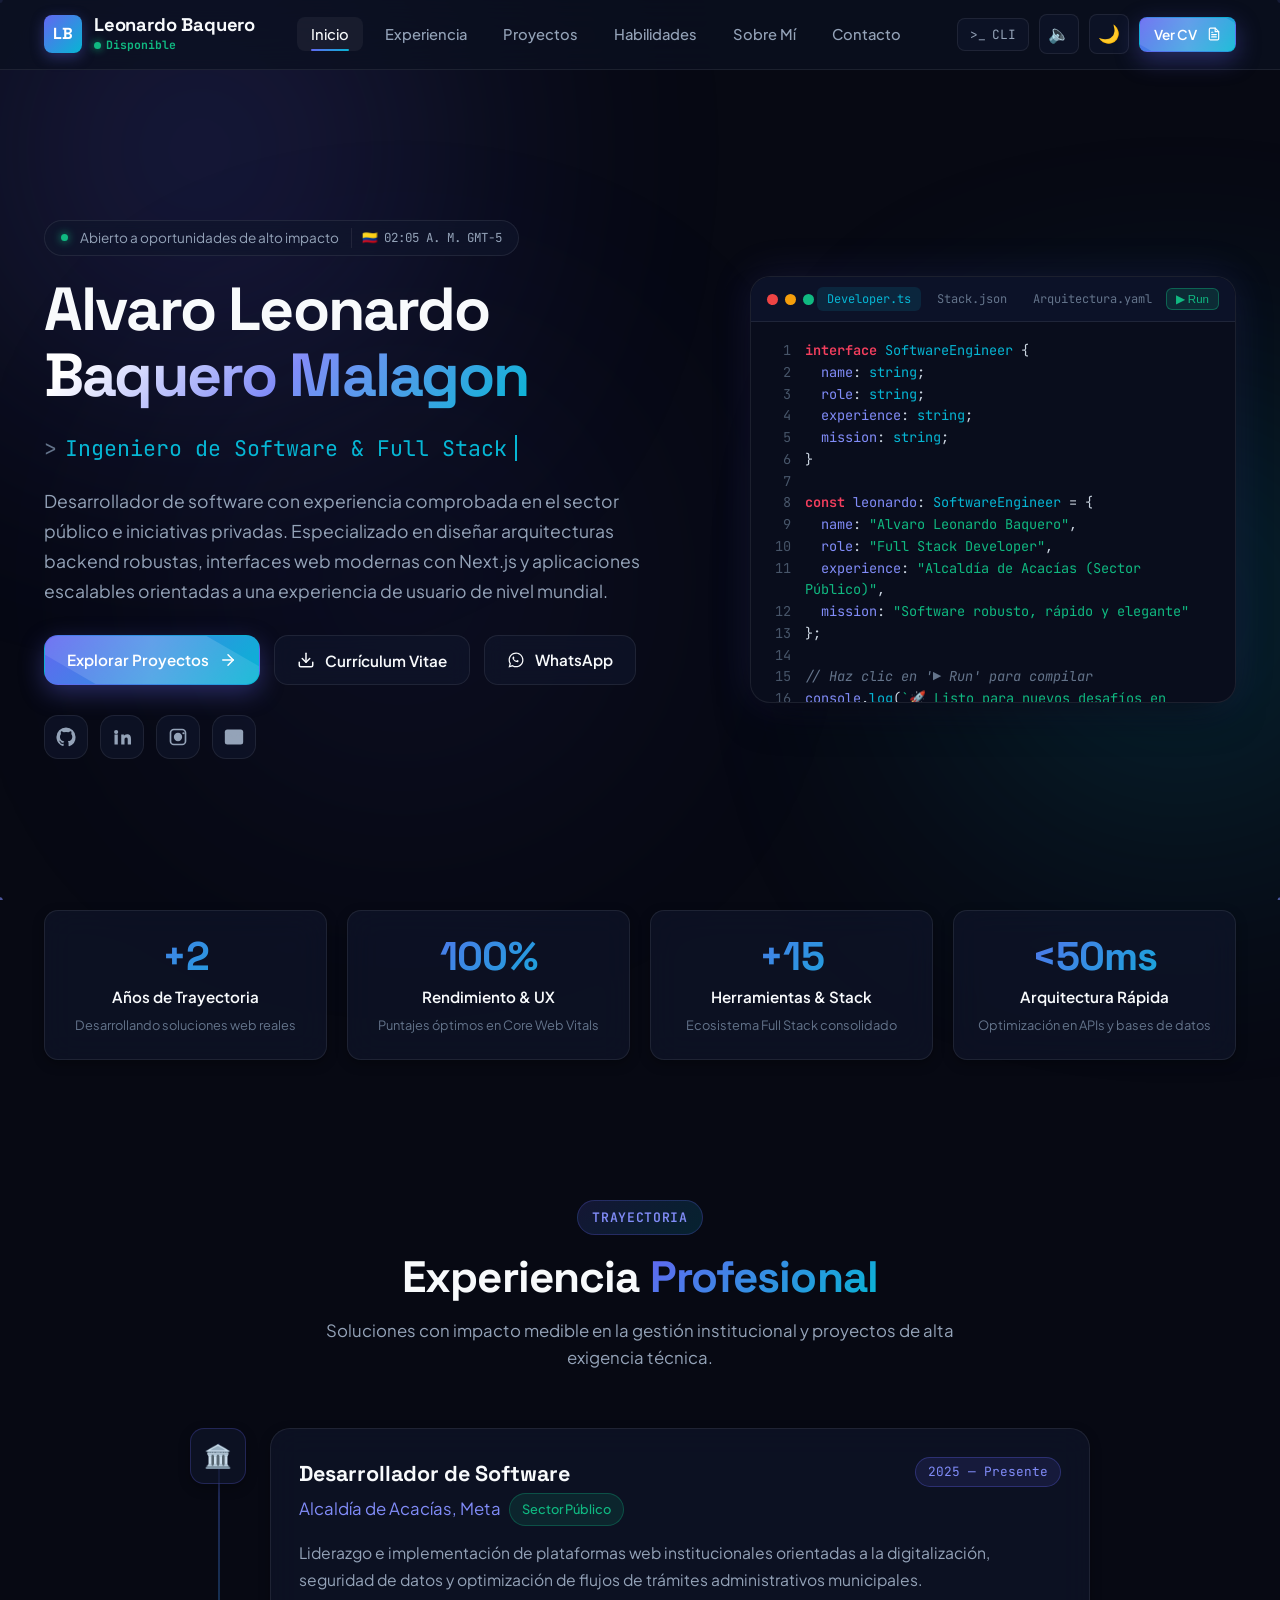
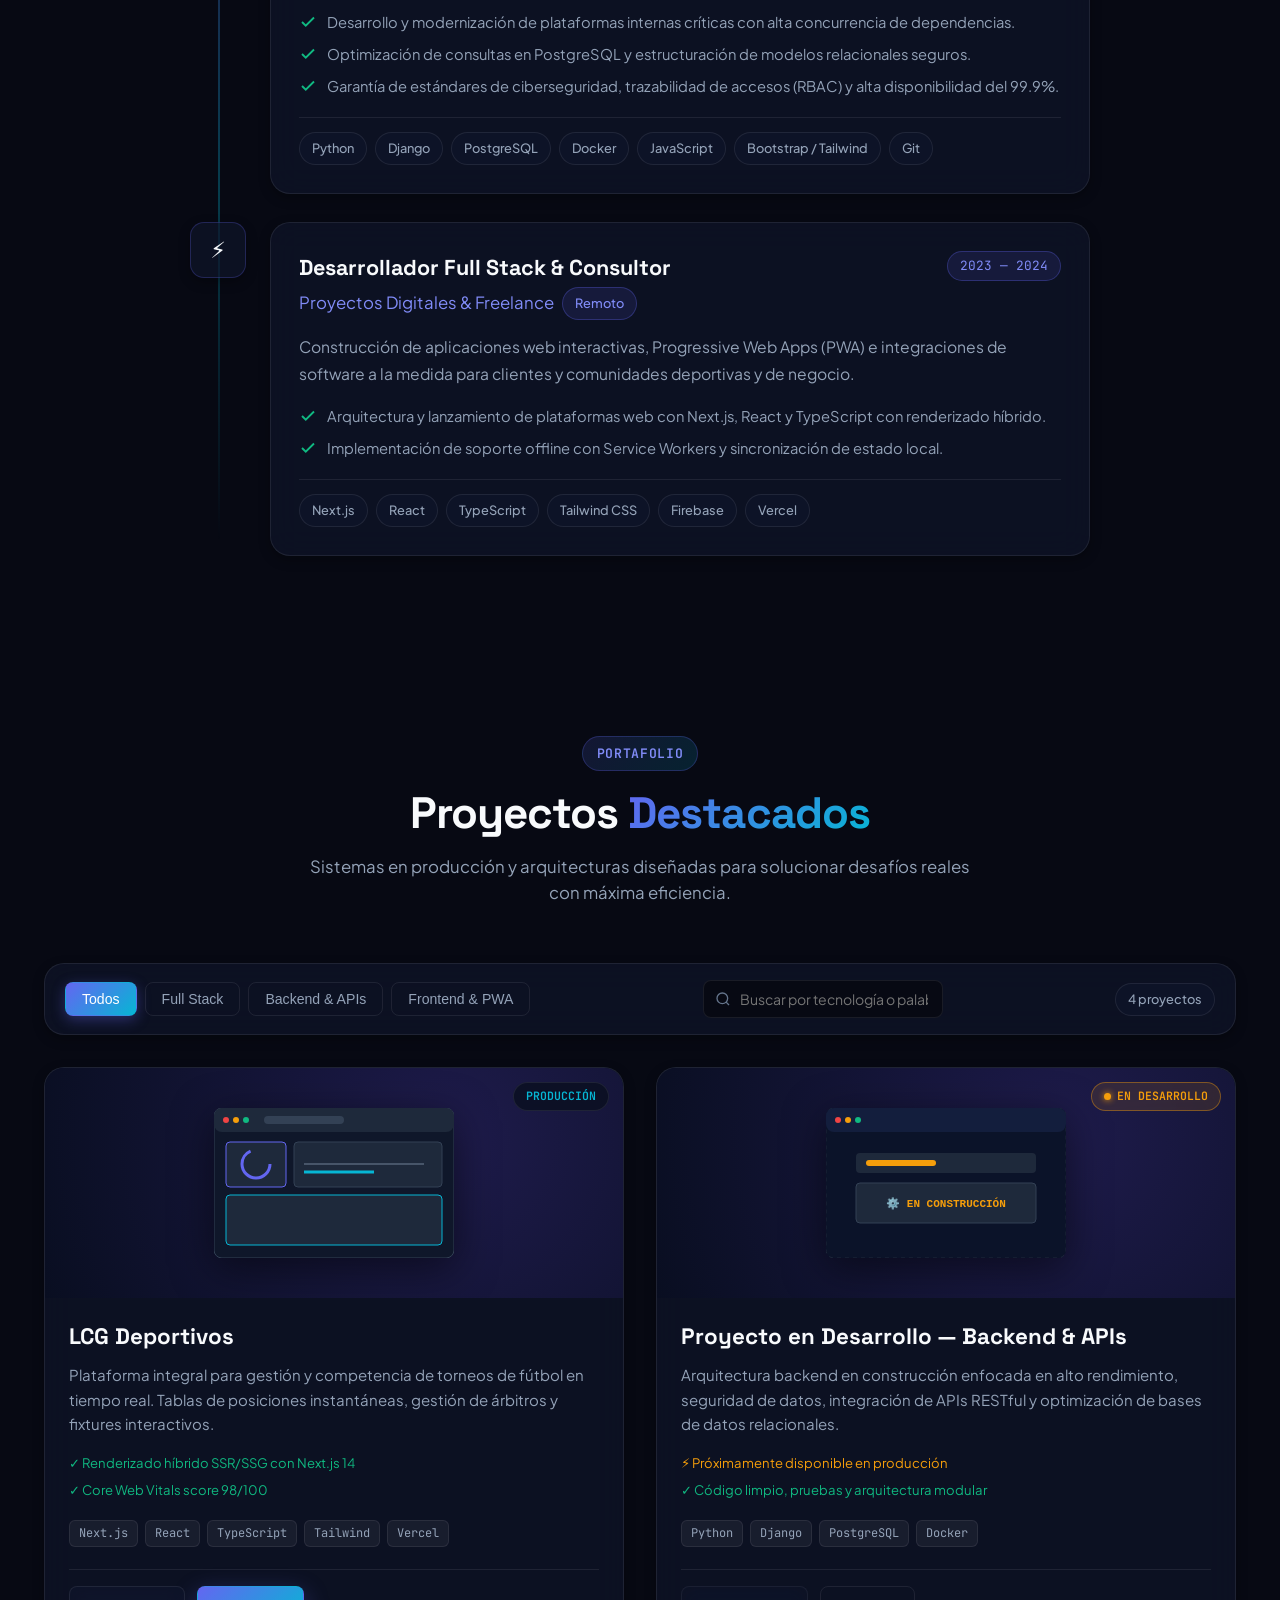
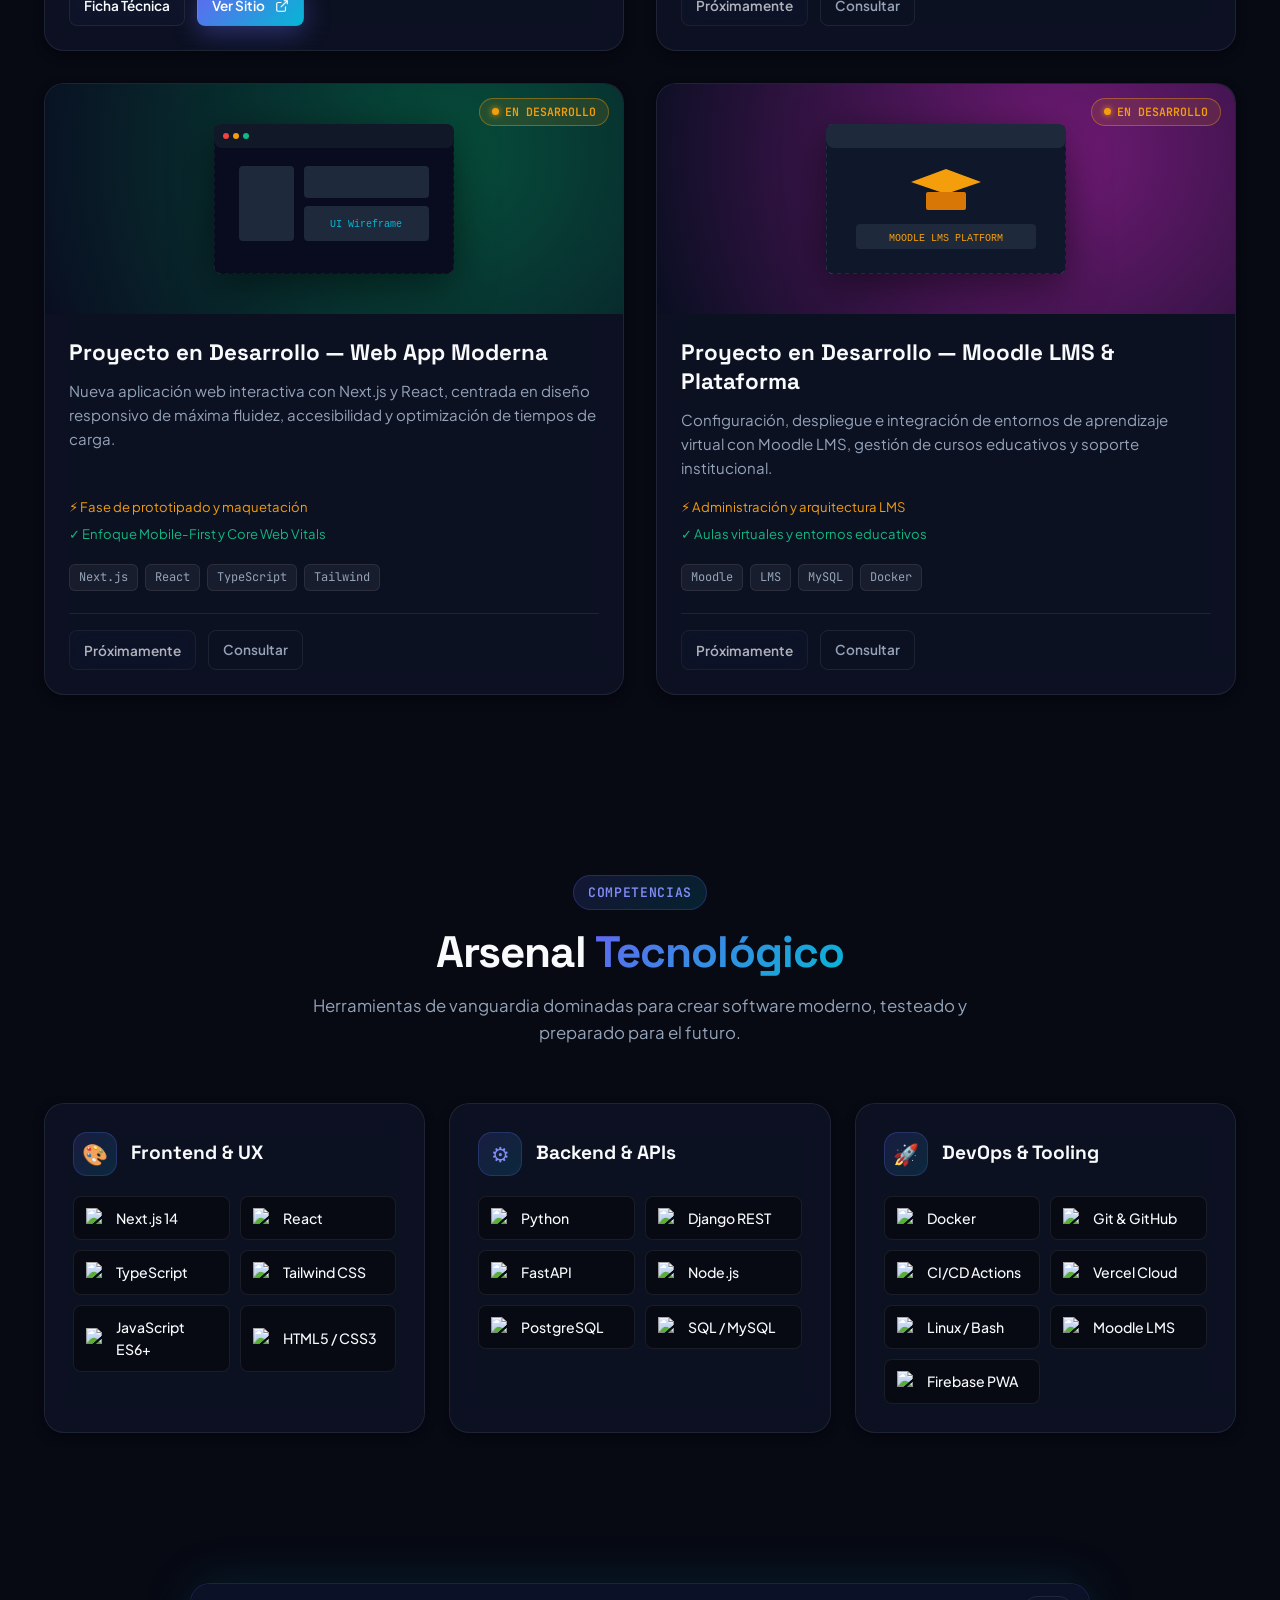
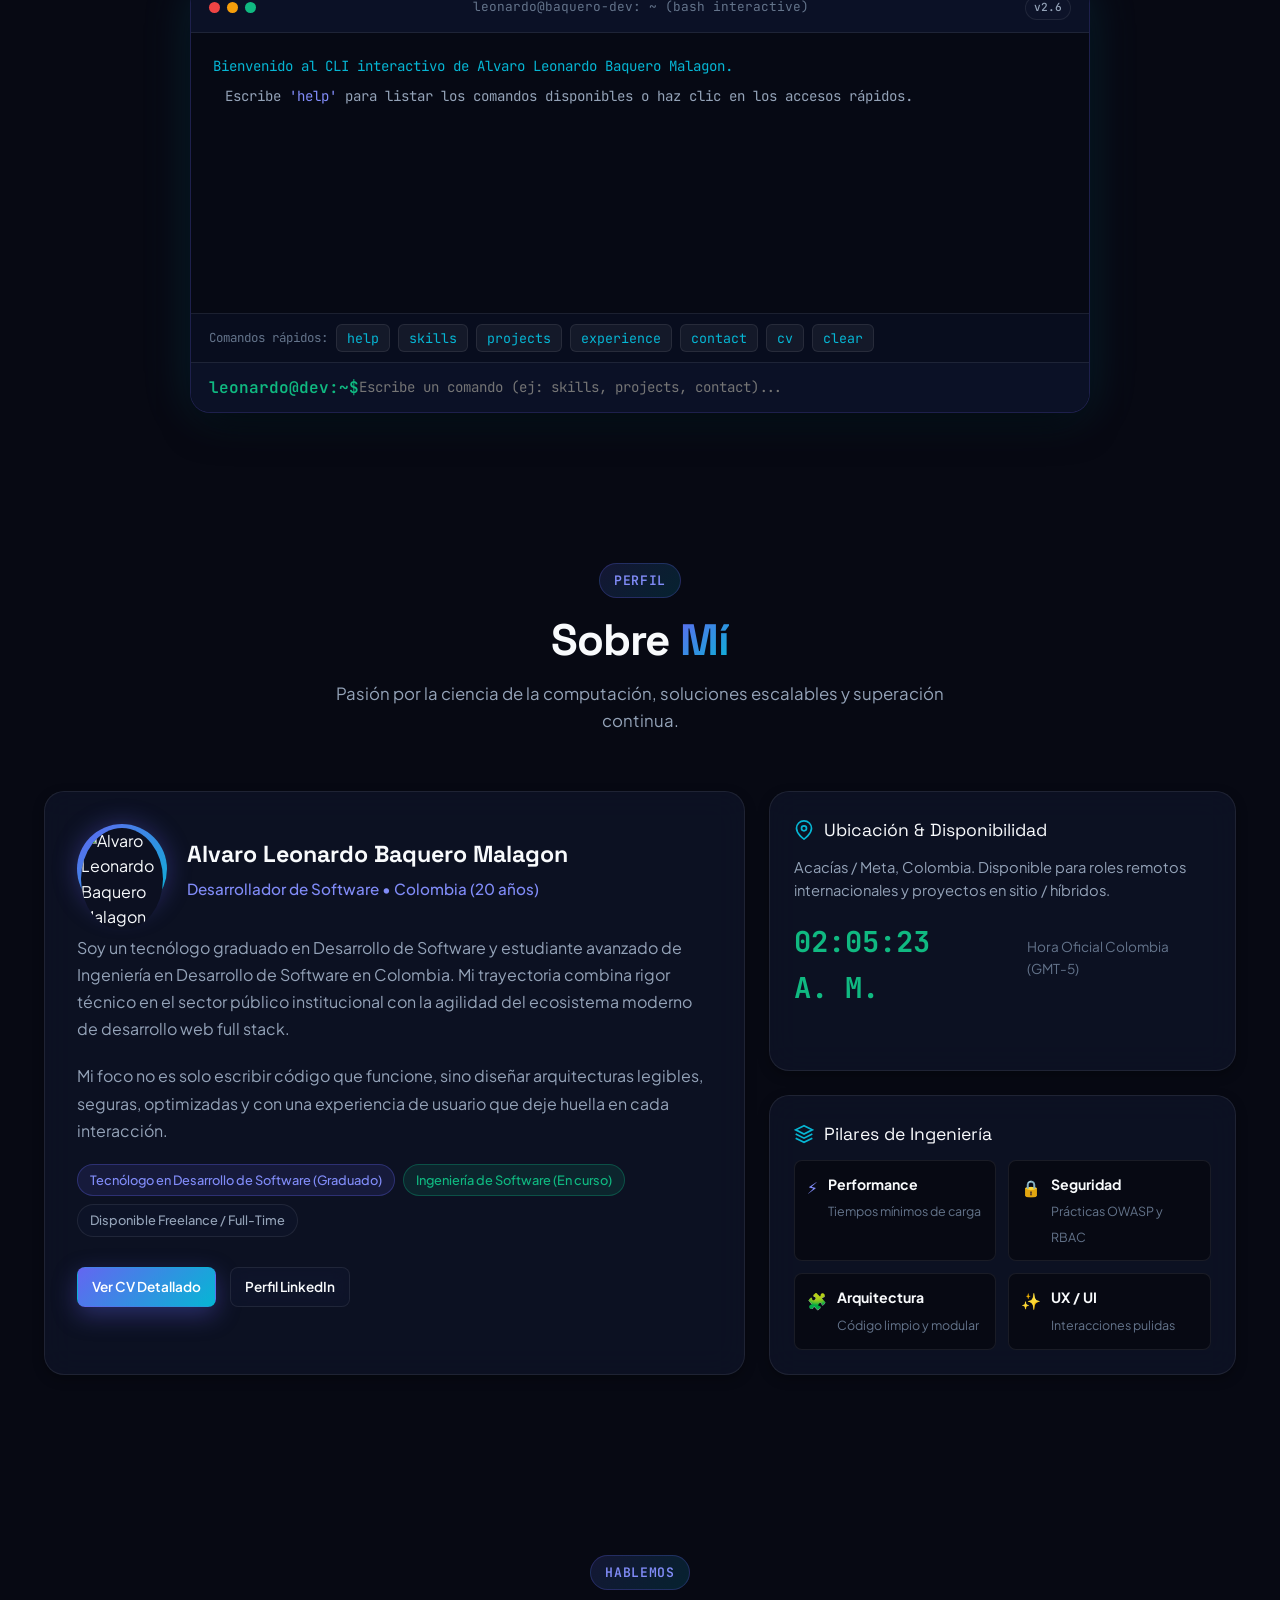
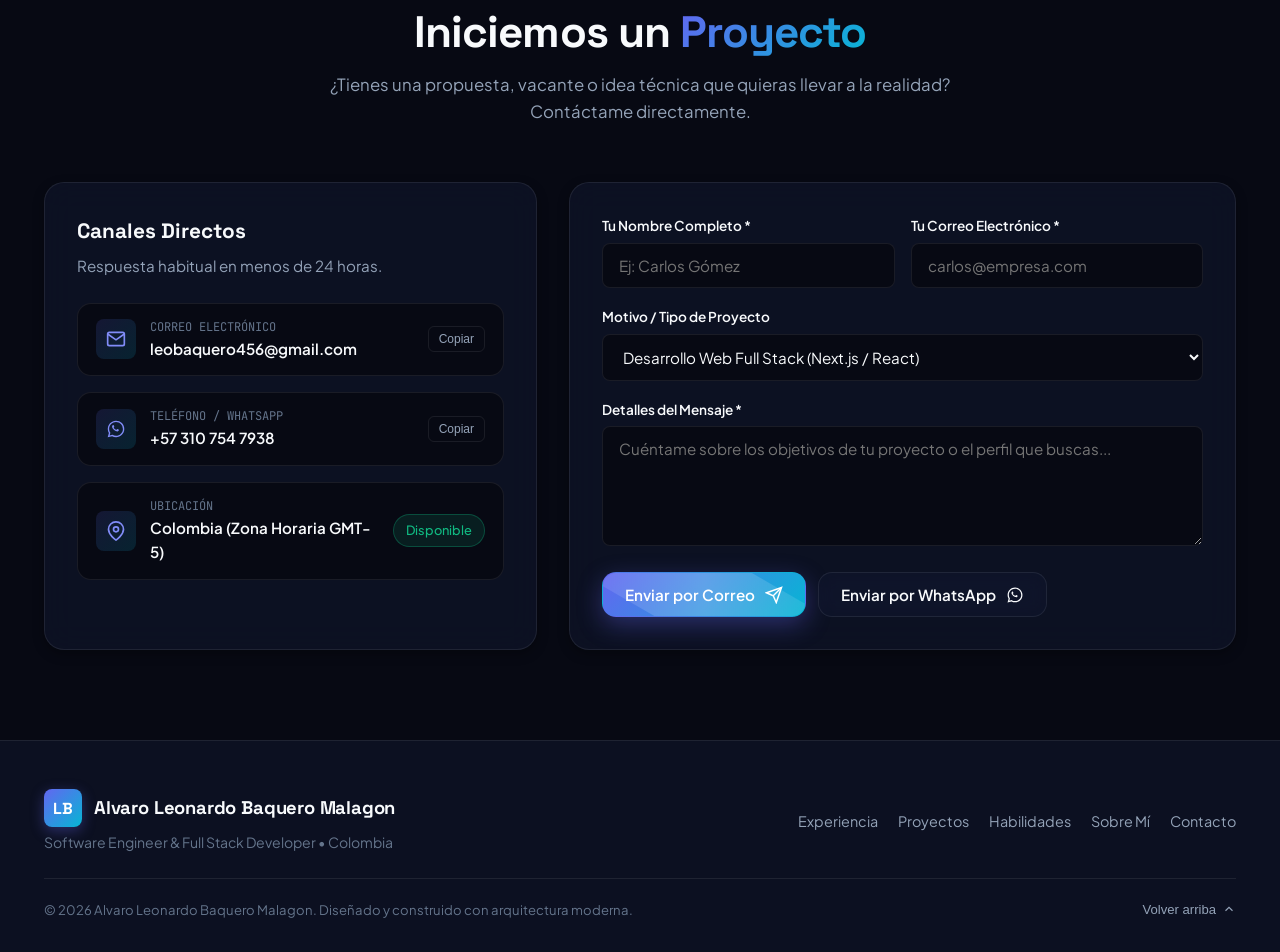
==== commit eb7ef83b: "feat: integrar favicons locales y actualización de manifest" ====
--- a/index.html
+++ b/index.html
@@ -25,8 +25,8 @@
 
     <!-- PWA & Favicon -->
     <link rel="manifest" href="manifest.webmanifest" />
-    <link rel="apple-touch-icon" href="https://avatars.githubusercontent.com/u/217397036?v=4" />
-    <link rel="icon" type="image/png" href="https://avatars.githubusercontent.com/u/217397036?v=4" />
+    <link rel="apple-touch-icon" href="imagenes/favicon.png" />
+    <link rel="icon" type="image/png" href="imagenes/favicon.png" />
 
     <!-- Google Fonts -->
     <link rel="preconnect" href="https://fonts.googleapis.com" />
